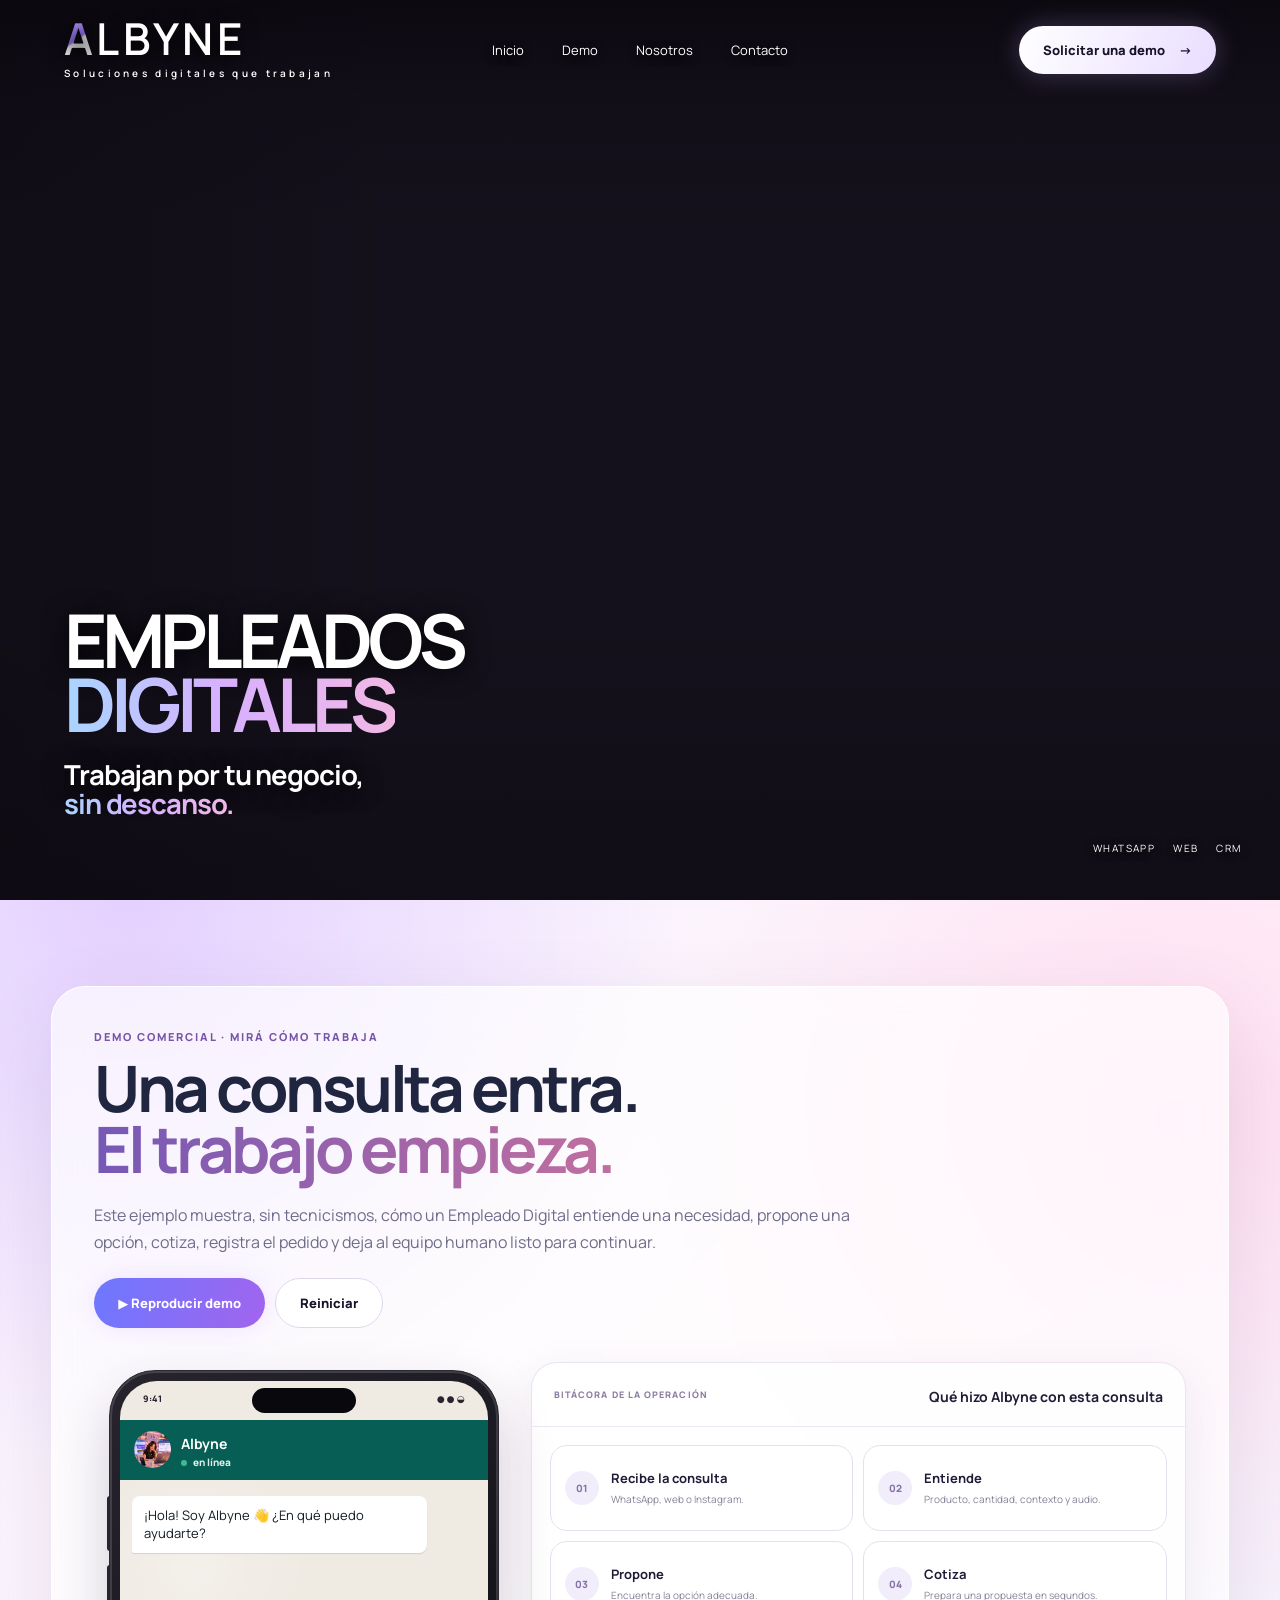
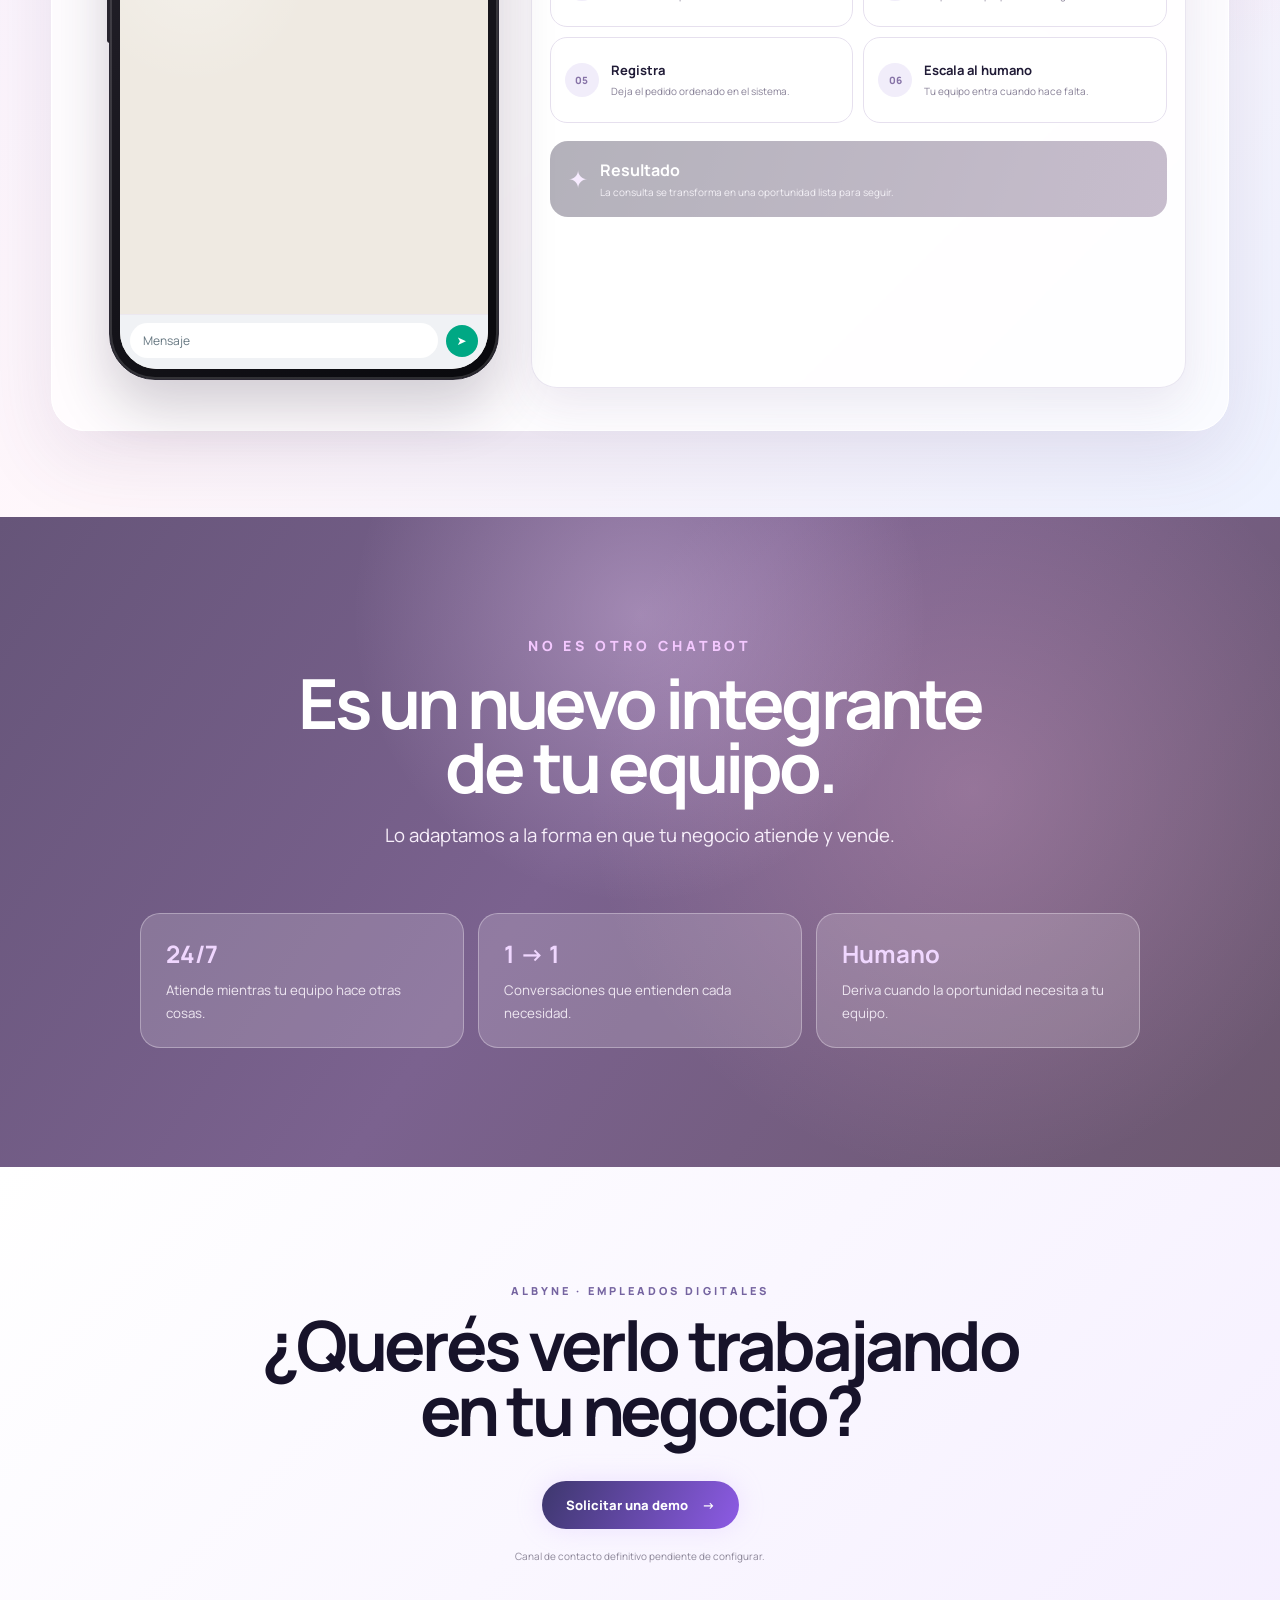
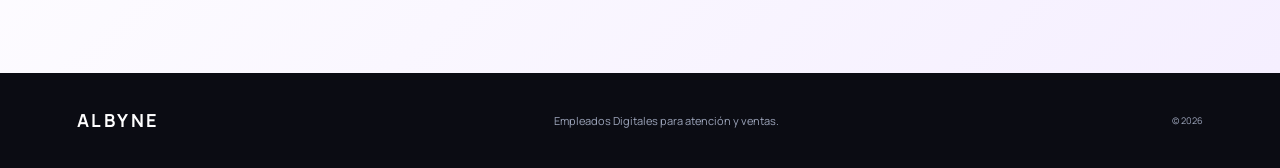
==== index.html @ e85067c6 "ux: label demo process as operation log" ====
<!doctype html>
<html lang="es"><head><meta charset="UTF-8"><meta name="viewport" content="width=device-width,initial-scale=1"><meta name="description" content="ALBYNE — Empleados Digitales para atención y ventas."><title>ALBYNE — Empleados Digitales</title><link rel="preconnect" href="https://fonts.googleapis.com"><link rel="preconnect" href="https://fonts.gstatic.com" crossorigin><link href="https://fonts.googleapis.com/css2?family=Manrope:wght@400;500;600;700;800&display=swap" rel="stylesheet"><link rel="stylesheet" href="styles.css"><script src="script.js" defer></script></head>
<body><main>
<section class="hero" id="inicio"><video class="hero-media" autoplay muted loop playsinline preload="auto"><source media="(max-width: 700px) and (orientation: portrait)" src="heropagGROKVIDEOS-IMAGE/grok-video-c19049d0-9712-4e89-aa44-8636d945af66.mp4" type="video/mp4"><source src="videodefinitivo.mp4" type="video/mp4"></video><div class="shade"></div><header class="nav"><a class="brand brand-mark" href="#inicio"><span><i>A</i>LBYNE</span><small>Soluciones digitales que trabajan</small></a><nav><a href="#inicio">Inicio</a><a href="#demo">Demo</a><a href="#nosotros">Nosotros</a><a href="#contacto">Contacto</a></nav><a class="pill top" href="#contacto">Solicitar una demo <b>→</b></a></header><div class="hero-copy"><h1>EMPLEADOS<br><span>DIGITALES</span></h1><h2>Trabajan por tu negocio,<br><span>sin descanso.</span></h2></div><div class="channels"><span>WHATSAPP</span><span>WEB</span><span>CRM</span></div></section>
<section class="demo-section" id="demo"><div class="demo-shell"><div class="demo-intro"><p class="eyebrow">DEMO COMERCIAL · MIRÁ CÓMO TRABAJA</p><h2>Una consulta entra.<br><span>El trabajo empieza.</span></h2><p>Este ejemplo muestra, sin tecnicismos, cómo un Empleado Digital entiende una necesidad, propone una opción, cotiza, registra el pedido y deja al equipo humano listo para continuar.</p><div class="demo-actions"><button class="play-demo" id="playDemo">▶ Reproducir demo</button><button class="reset-demo" id="resetDemo">Reiniciar</button></div></div>
<div class="demo-stage"><div class="phone-wrap"><div class="phone"><div class="phone-notch"></div><div class="phone-screen"><div class="phone-status"><span>9:41</span><span>● ● ◒</span></div><div class="chat-head"><div class="avatar"><img src="heropagGROKVIDEOS-IMAGE/Imagen de ChatGPT 30 sept 2026, 11_27_28 a.m..png" alt="Albyne"></div><div><b>Albyne</b><small><i></i> en línea</small></div></div><div class="chat-stream" id="chatStream"><div class="bubble assistant visible">¡Hola! Soy Albyne 👋 ¿En qué puedo ayudarte?</div><div class="bubble client" data-step="1">Hola, necesito 3 parlantes para este sábado.</div><div class="bubble assistant" data-step="2">Entendido. ¿Son para un evento, local o uso personal? También puedo interpretar un audio si preferís.</div><div class="bubble client audio" data-step="2">◉ Audio: “Son para un evento. Necesito 3 unidades y una cotización.”</div><div class="bubble assistant" data-step="3">Perfecto. Te propongo el modelo Pro X1: buena potencia, stock disponible y pensado para eventos.</div><div class="bubble assistant" data-step="4">Te preparo la cotización: 3 × Pro X1 · Total demo: USD 450.</div><div class="bubble assistant" data-step="5">Perfecto. Para dejar el pedido listo, pasame tu nombre y un teléfono de contacto.</div><div class="bubble client" data-step="5">Martín, 11 5555-1234.</div><div class="bubble assistant" data-step="5">Gracias, Martín. Ya dejé todo listo para continuar con tu pedido.</div><div class="bubble assistant" data-step="6">Listo. Si hace falta, aviso a una persona de tu equipo para continuar el seguimiento.</div></div><div class="phone-input"><span>Mensaje</span><b>➤</b></div></div></div></div>
<div class="circuit-card"><div class="circuit-head"><small>BITÁCORA DE LA OPERACIÓN</small><b>Qué hizo Albyne con esta consulta</b></div><div class="circuit-grid"><div class="circuit-step" data-step="1"><span>01</span><div><b>Recibe la consulta</b><small class="step-default">WhatsApp, web o Instagram.</small><small class="step-result">✓ Pedido: 3 parlantes para este sábado</small></div></div><div class="circuit-step" data-step="2"><span>02</span><div><b>Entiende</b><small class="step-default">Producto, cantidad, contexto y audio.</small><small class="step-result">✓ Evento · 3 unidades · necesita cotización</small></div></div><div class="circuit-step" data-step="3"><span>03</span><div><b>Propone</b><small class="step-default">Encuentra la opción adecuada.</small><small class="step-result">✓ Pro X1 · stock disponible · uso en eventos</small></div></div><div class="circuit-step" data-step="4"><span>04</span><div><b>Cotiza</b><small class="step-default">Prepara una propuesta en segundos.</small><small class="step-result">✓ 3 × Pro X1 · Total demo: USD 450</small></div></div><div class="circuit-step" data-step="5"><span>05</span><div><b>Registra</b><small class="step-default">Deja el pedido ordenado en el sistema.</small><small class="step-result">✓ Martín · teléfono + pedido registrados</small></div></div><div class="circuit-step" data-step="6"><span>06</span><div><b>Escala al humano</b><small class="step-default">Tu equipo entra cuando hace falta.</small><small class="step-result">✓ Seguimiento listo para el equipo humano</small></div></div></div><div class="demo-result" id="demoResult"><span>✦</span><div><b>Resultado</b><small>La consulta se transforma en una oportunidad lista para seguir.</small></div></div></div></div></div></section>
<section class="statement" id="nosotros"><div class="statement-inner"><p class="eyebrow">NO ES OTRO CHATBOT</p><h2>Es un nuevo integrante<br>de tu equipo.</h2><span class="statement-sub">Lo adaptamos a la forma en que tu negocio atiende y vende.</span><div class="proof"><div><b>24/7</b><small>Atiende mientras tu equipo hace otras cosas.</small></div><div><b>1 → 1</b><small>Conversaciones que entienden cada necesidad.</small></div><div><b>Humano</b><small>Deriva cuando la oportunidad necesita a tu equipo.</small></div></div></div></section>
<section class="contact" id="contacto"><p>ALBYNE · EMPLEADOS DIGITALES</p><h2>¿Querés verlo trabajando<br>en tu negocio?</h2><a class="pill" href="#inicio">Solicitar una demo <b>→</b></a><small class="contact-pending">Canal de contacto definitivo pendiente de configurar.</small></section></main><footer><b>ALBYNE</b><span>Empleados Digitales para atención y ventas.</span><small>© 2026</small></footer></body></html>
---- styles.css ----
:root{--ink:#17132a}*{box-sizing:border-box}html{scroll-behavior:smooth}body{margin:0;font-family:Manrope,system-ui,sans-serif;color:#fff;background:#0b0c13}button,a{font:inherit}.hero{height:100svh;min-height:720px;position:relative;overflow:hidden;background:#15111c}.hero-media{position:absolute;inset:0;width:100%;height:100%;object-fit:cover;object-position:center;filter:saturate(1.04) contrast(1.02)}.shade{position:absolute;inset:0;background:linear-gradient(180deg,rgba(9,6,13,.38),transparent 25%,transparent 70%,rgba(9,6,13,.34)),linear-gradient(90deg,rgba(8,6,12,.34),transparent 31%)}.nav{position:absolute;z-index:5;inset:0 0 auto;height:100px;padding:0 5%;display:grid;grid-template-columns:1fr auto 1fr;align-items:center;background:linear-gradient(180deg,rgba(7,5,10,.48),transparent)}.brand{color:#fff;text-decoration:none}.brand-mark{font-size:44px;font-weight:600;letter-spacing:.075em}.brand-mark span{display:block;line-height:.85;text-shadow:0 3px 18px #000}.brand-mark i{font-style:normal;background:linear-gradient(145deg,#d7c6ff,#9b78ff 48%,#fff 52%);-webkit-background-clip:text;color:transparent}.brand-mark small{display:block;margin-top:9px;font-size:10px}.nav nav{display:flex;gap:38px}.nav nav a{color:#fff;text-decoration:none;font-size:13px;text-shadow:0 2px 10px #000}.pill,.play-demo,.reset-demo{display:inline-flex;align-items:center;justify-content:center;gap:14px;padding:15px 24px;border:0;border-radius:40px;background:linear-gradient(115deg,#fff,#e9ddff);color:#17132a;text-decoration:none;font-size:13px;font-weight:800;box-shadow:0 0 26px rgba(206,171,255,.26);cursor:pointer}.pill.top{justify-self:end}.hero-copy{position:absolute;z-index:4;left:5%;bottom:9%;max-width:600px;text-shadow:0 3px 24px #000}.hero-copy h1{font-size:clamp(58px,5.8vw,90px);line-height:.86;letter-spacing:-.065em;margin:0}.hero-copy h1 span,.hero-copy h2 span{background:linear-gradient(90deg,#a9d5ff,#d7b0ff 48%,#f2b8e5);-webkit-background-clip:text;color:transparent;text-shadow:none}.hero-copy h2{font-size:clamp(24px,2.15vw,35px);line-height:1.08;letter-spacing:-.04em;margin:24px 0 0}.channels{position:absolute;z-index:4;right:3%;bottom:5%;display:flex;gap:18px;font-size:10px;letter-spacing:.14em;text-shadow:0 2px 8px #000}
.demo-section{padding:86px 4%;color:#201b36;background:radial-gradient(circle at 10% 0%,#e2cdffe6,transparent 34%),radial-gradient(circle at 92% 18%,#ffd6eebf,transparent 35%),linear-gradient(135deg,#f7f2ff,#fff7fb 52%,#eef2ff)}.demo-shell{width:min(1420px,100%);margin:auto;padding:42px;border:1px solid #fff;border-radius:34px;background:#ffffffa8;box-shadow:0 26px 80px #543d771f;backdrop-filter:blur(18px)}.demo-intro{max-width:900px;margin-bottom:34px}.eyebrow{margin:0 0 14px;font-size:11px;font-weight:800;letter-spacing:.18em}.demo-intro .eyebrow{color:#7655a6}.demo-intro h2{font-size:clamp(42px,5vw,72px);line-height:.95;letter-spacing:-.055em;margin:0;color:#20263f}.demo-intro h2 span{background:linear-gradient(90deg,#7658b6,#c06f9f);-webkit-background-clip:text;color:transparent}.demo-intro>p:not(.eyebrow){max-width:790px;margin:22px 0;color:#6d6d89;font-size:16px;line-height:1.7}.demo-actions{display:flex;gap:10px}.play-demo{background:linear-gradient(110deg,#6c78ff,#a264ee);color:#fff}.play-demo:disabled{opacity:.7}.reset-demo{background:#fff;border:1px solid #ddd8eb;box-shadow:none}.demo-stage{display:grid;grid-template-columns:minmax(300px,.78fr) minmax(440px,1.22fr);gap:18px}.chat-card,.circuit-card{border:1px solid #795ea029;border-radius:26px;background:#ffffffc2;box-shadow:0 16px 45px #523f741a;overflow:hidden}.chat-head,.circuit-head{display:flex;align-items:center;justify-content:space-between;padding:20px 22px;border-bottom:1px solid #ece8f3}.chat-head small,.circuit-head small{display:block;color:#8a7d9f;font-size:9px;font-weight:800;letter-spacing:.12em}.chat-head b,.circuit-head b{display:block;margin-top:4px;font-size:14px}.chat-head>span{font-size:10px;color:#7e7890}.chat-head>span i{display:inline-block;width:7px;height:7px;border-radius:50%;background:#42b895;margin-right:5px}.chat-stream{height:470px;padding:18px;overflow:auto}.bubble{max-width:86%;margin:0 0 11px;padding:12px 14px;border:1px solid #e2ddeb;border-radius:16px;background:#fff;font-size:12px;line-height:1.5;opacity:0;transform:translateY(8px);transition:.38s ease}.bubble.visible{opacity:1;transform:none}.bubble.client{margin-left:auto;background:#eeeaff;border-color:#e2dcff}.bubble.audio,.bubble.system{max-width:94%;border-style:dashed;background:#f1fbf7;border-color:#bce3d4;color:#4e7466}.circuit-card{padding-bottom:20px}.circuit-grid{display:grid;grid-template-columns:1fr 1fr;gap:10px;padding:18px}.circuit-step{display:flex;gap:12px;align-items:center;min-height:86px;padding:14px;border:1px solid #e6e0ee;border-radius:17px;background:#ffffffcc;transition:.35s ease}.circuit-step>span{width:34px;height:34px;flex:0 0 34px;display:grid;place-items:center;border-radius:50%;background:#f1edfa;color:#8773a7;font-size:10px;font-weight:800}.circuit-step b{display:block;font-size:13px}.circuit-step small{display:block;margin-top:5px;color:#888197;font-size:10px;line-height:1.4}.circuit-step.active{border-color:#aa85ff;background:linear-gradient(135deg,#f7f1ff,#fff3fa);box-shadow:0 0 0 3px #a982ff1a,0 12px 25px #825ab01a;transform:translateY(-2px)}.circuit-step.active>span{background:linear-gradient(135deg,#8b73ff,#bd77dc);color:#fff}.circuit-step.done{border-color:#cfe5db}.circuit-step.done>span{background:#e5f5ee;color:#3b9475}.demo-result{margin:0 18px;padding:18px;display:flex;gap:12px;align-items:center;border-radius:18px;background:linear-gradient(110deg,#28223c,#5e416f);color:#fff;opacity:.35;transition:.45s}.demo-result.visible{opacity:1;box-shadow:0 15px 35px #51366638}.demo-result>span{font-size:24px;color:#e7c6ff}.demo-result b,.demo-result small{display:block}.demo-result small{margin-top:4px;color:#ddd5e5;font-size:10px}
.statement{position:relative;min-height:650px;display:grid;place-items:center;text-align:center;padding:90px 5%;overflow:hidden;background:radial-gradient(circle at 50% 15%,#f4d7ff57,transparent 34%),radial-gradient(circle at 76% 42%,#ffbee33d,transparent 37%),linear-gradient(125deg,#665579,#7b628f 46%,#6c586f)}.statement-inner{position:relative;width:min(1000px,90vw)}.statement .eyebrow,.contact>p{font-size:14px;letter-spacing:.28em;font-weight:800;color:#f4c8ff}.statement h2,.contact h2{font-size:clamp(52px,5.4vw,82px);line-height:.94;letter-spacing:-.055em;margin:16px auto 22px;max-width:920px}.statement-sub{display:block;font-size:clamp(18px,1.45vw,23px);color:#f7eefa;max-width:760px;margin:auto}.proof{margin:65px auto 0;display:grid;grid-template-columns:repeat(3,1fr);gap:14px}.proof div{text-align:left;padding:23px 25px;border:1px solid #fff7fd52;border-radius:20px;background:#fff5fc2b}.proof b{display:block;font-size:24px;color:#f0d7ff;margin-bottom:8px}.proof small{color:#eee6f1;line-height:1.5}.contact{text-align:center;color:var(--ink);padding:105px 20px 110px;background:linear-gradient(135deg,#fff,#f5efff)}.contact>p{color:#7564a0;font-size:11px}.contact h2{margin:15px auto 38px}.contact .pill{background:linear-gradient(115deg,#3d376d,#8d5be5);color:#fff}.contact-pending{display:block;margin-top:20px;color:#8d8799;font-size:10px}footer{min-height:95px;padding:25px 6%;display:flex;align-items:center;justify-content:space-between;color:#9da5bb;font-size:11px}footer b{font-size:18px;letter-spacing:.15em;color:#fff}
@media(max-width:1000px){.nav nav{display:none}.nav{grid-template-columns:1fr auto}.demo-stage{grid-template-columns:1fr}.chat-stream{height:400px}}@media(max-width:700px){.hero{min-height:690px}.shade{background:linear-gradient(180deg,#07050a8c,transparent 25%,transparent 60%,#07050a94)}.nav{height:75px;padding:0 18px}.brand-mark{font-size:31px}.brand-mark small{font-size:7px;margin-top:6px}.pill.top{font-size:10px;padding:10px 13px}.hero-copy{left:20px;right:20px;bottom:6%;max-width:340px}.hero-copy h1{font-size:clamp(46px,13vw,58px)}.hero-copy h2{font-size:21px;margin-top:18px;max-width:290px}.channels{display:none}.demo-section{padding:42px 14px}.demo-shell{padding:22px 14px;border-radius:26px}.demo-intro h2{font-size:42px}.demo-intro>p:not(.eyebrow){font-size:14px}.demo-actions{display:grid;grid-template-columns:1fr auto}.play-demo,.reset-demo{padding:13px 16px;font-size:12px}.demo-stage{display:flex;flex-direction:column}.chat-card,.circuit-card{border-radius:20px}.chat-stream{height:380px;padding:14px}.bubble{font-size:11px;max-width:90%}.circuit-grid{grid-template-columns:1fr;padding:14px}.circuit-step{min-height:72px}.demo-result{margin:0 14px}.statement{min-height:auto;padding:75px 22px}.statement .eyebrow{font-size:11px}.statement h2{font-size:clamp(43px,12vw,58px)}.statement-sub{font-size:17px;line-height:1.5}.proof{grid-template-columns:1fr;margin-top:38px}.contact{padding:75px 20px 80px}.contact h2{font-size:38px}footer{flex-direction:column;gap:10px;text-align:center}}@media(prefers-reduced-motion:reduce){html{scroll-behavior:auto}.bubble,.circuit-step,.demo-result{transition:none}}
/* Demo conversation: literal mobile phone */
.phone-wrap{display:grid;place-items:center;min-width:0;padding:8px 12px}
.phone{position:relative;width:min(390px,100%);height:610px;padding:10px;border:1px solid #2c2935;border-radius:46px;background:linear-gradient(145deg,#27242e,#09090d);box-shadow:0 28px 55px #30234238,0 0 0 2px #ffffff24 inset}
.phone:before,.phone:after{content:"";position:absolute;left:-3px;width:3px;border-radius:3px 0 0 3px;background:#27242e}.phone:before{top:125px;height:55px}.phone:after{top:194px;height:78px}
.phone-notch{position:absolute;z-index:5;top:17px;left:50%;transform:translateX(-50%);width:104px;height:25px;border-radius:18px;background:#09090d}
.phone-screen{height:100%;display:flex;flex-direction:column;overflow:hidden;border-radius:37px;background:linear-gradient(180deg,#fbfaff,#f7f4fa)}
.phone-status{height:39px;flex:0 0 39px;padding:11px 23px 0;display:flex;justify-content:space-between;color:#282431;font-size:9px;font-weight:800}
.phone .chat-head{height:60px;flex:0 0 60px;justify-content:flex-start;gap:10px;padding:8px 14px;background:#fff;border-bottom:1px solid #ebe7ef}
.phone .chat-head .avatar{width:37px;height:37px;display:grid;place-items:center;border-radius:50%;background:linear-gradient(145deg,#8874ff,#d17ec1);color:#fff;font-size:14px;font-weight:800}
.phone .chat-head b{font-size:12px;color:#262137}
.phone .chat-head small{display:block;margin-top:2px;color:#777183;font-size:8px;letter-spacing:0}
.phone .chat-head small i{display:inline-block;width:6px;height:6px;border-radius:50%;background:#42b895;margin-right:4px}
.phone .chat-stream{flex:1;height:auto;padding:14px 11px;background:linear-gradient(#f8f5faeb,#f8f5faeb),radial-gradient(circle at 20% 20%,#eadfff,transparent 30%);scrollbar-width:none}
.phone .chat-stream::-webkit-scrollbar{display:none}
.phone .bubble{max-width:82%;padding:9px 11px;margin-bottom:8px;border:0;border-radius:15px 15px 15px 5px;background:#fff;color:#373141;font-size:10px;line-height:1.45;box-shadow:0 2px 8px #40344b12}
.phone .bubble.client{margin-left:auto;border-radius:15px 15px 5px 15px;background:#dcd4ff}
.phone .bubble.audio{margin-left:auto;border:0;border-radius:15px 15px 5px 15px;background:#dff3eb;color:#496d60}
.phone .bubble.system{max-width:90%;margin-left:auto;margin-right:auto;border-radius:12px;background:#eee9f4;color:#716879;text-align:center;font-size:9px;box-shadow:none}
.phone-input{height:55px;flex:0 0 55px;padding:8px 10px 10px;display:flex;align-items:center;gap:8px;background:#fff;border-top:1px solid #ece8ef}
.phone-input span{flex:1;padding:9px 13px;border:1px solid #e4dfe9;border-radius:20px;color:#aaa3b0;font-size:9px}
.phone-input b{width:32px;height:32px;display:grid;place-items:center;border-radius:50%;background:linear-gradient(135deg,#806cff,#b26dcc);color:#fff;font-size:12px}
@media(max-width:700px){.phone-wrap{padding:4px 0 12px}.phone{width:min(350px,94vw);height:570px;border-radius:42px}.phone-screen{border-radius:34px}}

/* WhatsApp-faithful customer chat: readable and only customer-visible messages */
.phone-screen{background:#efeae2}
.phone .chat-head{background:#075e54;border-bottom:0}
.phone .chat-head b{color:#fff;font-size:14px}
.phone .chat-head small{color:#d8eee9;font-size:10px}
.phone .chat-head .avatar{background:#dfe5e7;color:#54656f}
.phone .chat-stream{background-color:#efeae2;background-image:radial-gradient(circle at 20% 20%,rgba(255,255,255,.28),transparent 26%);padding:16px 12px}
.phone .bubble{max-width:86%;padding:10px 12px;margin-bottom:9px;border-radius:8px 8px 8px 2px;background:#fff;color:#111b21;font-size:13px;line-height:1.42;box-shadow:0 1px 1px #0b141a1f}
.phone .bubble.client{background:#d9fdd3;border-radius:8px 8px 2px 8px}
.phone .bubble.audio{background:#d9fdd3;color:#111b21;border-radius:8px 8px 2px 8px}
.phone-input{background:#f0f2f5}
.phone-input span{background:#fff;border:0;color:#667781;font-size:12px}
.phone-input b{background:#00a884}
@media(max-width:700px){.phone .bubble{font-size:13px;line-height:1.45}.phone .chat-head b{font-size:14px}}

.phone .chat-head .avatar{overflow:hidden;padding:0;background:#e7ecec}
.phone .chat-head .avatar img{width:100%;height:100%;display:block;object-fit:cover;object-position:center}

.circuit-step .step-result{display:none;margin-top:6px;color:#397b65;font-weight:700;line-height:1.4}
.circuit-step.recorded .step-default,.circuit-step.done .step-default{display:none}
.circuit-step.recorded .step-result,.circuit-step.done .step-result{display:block}
.circuit-step.recorded,.circuit-step.done{background:linear-gradient(135deg,#f3fbf7,#f7f3ff);border-color:#b9ddcf}
.circuit-step.recorded>span,.circuit-step.done>span{background:#dff3e9;color:#28775b}
@media(max-width:700px){.circuit-step .step-result{font-size:11px}.circuit-step.recorded,.circuit-step.done{min-height:82px}}
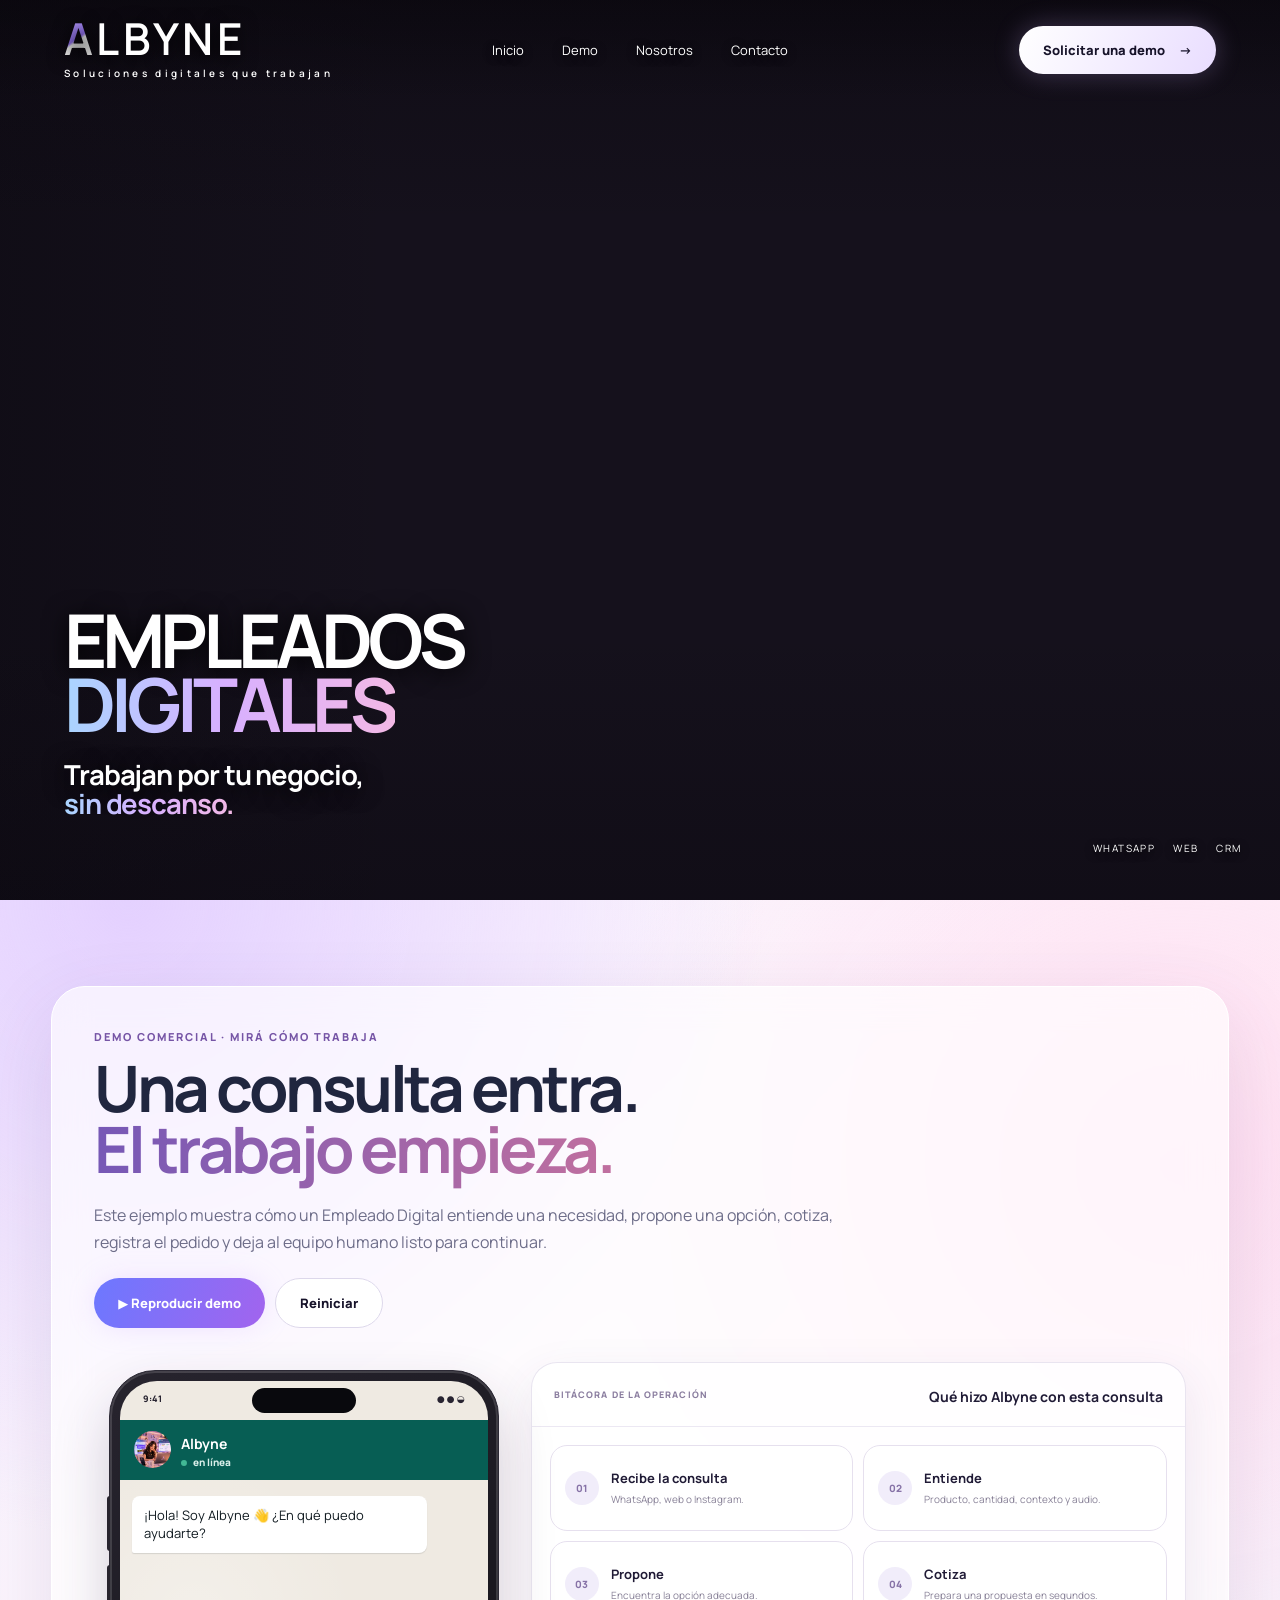
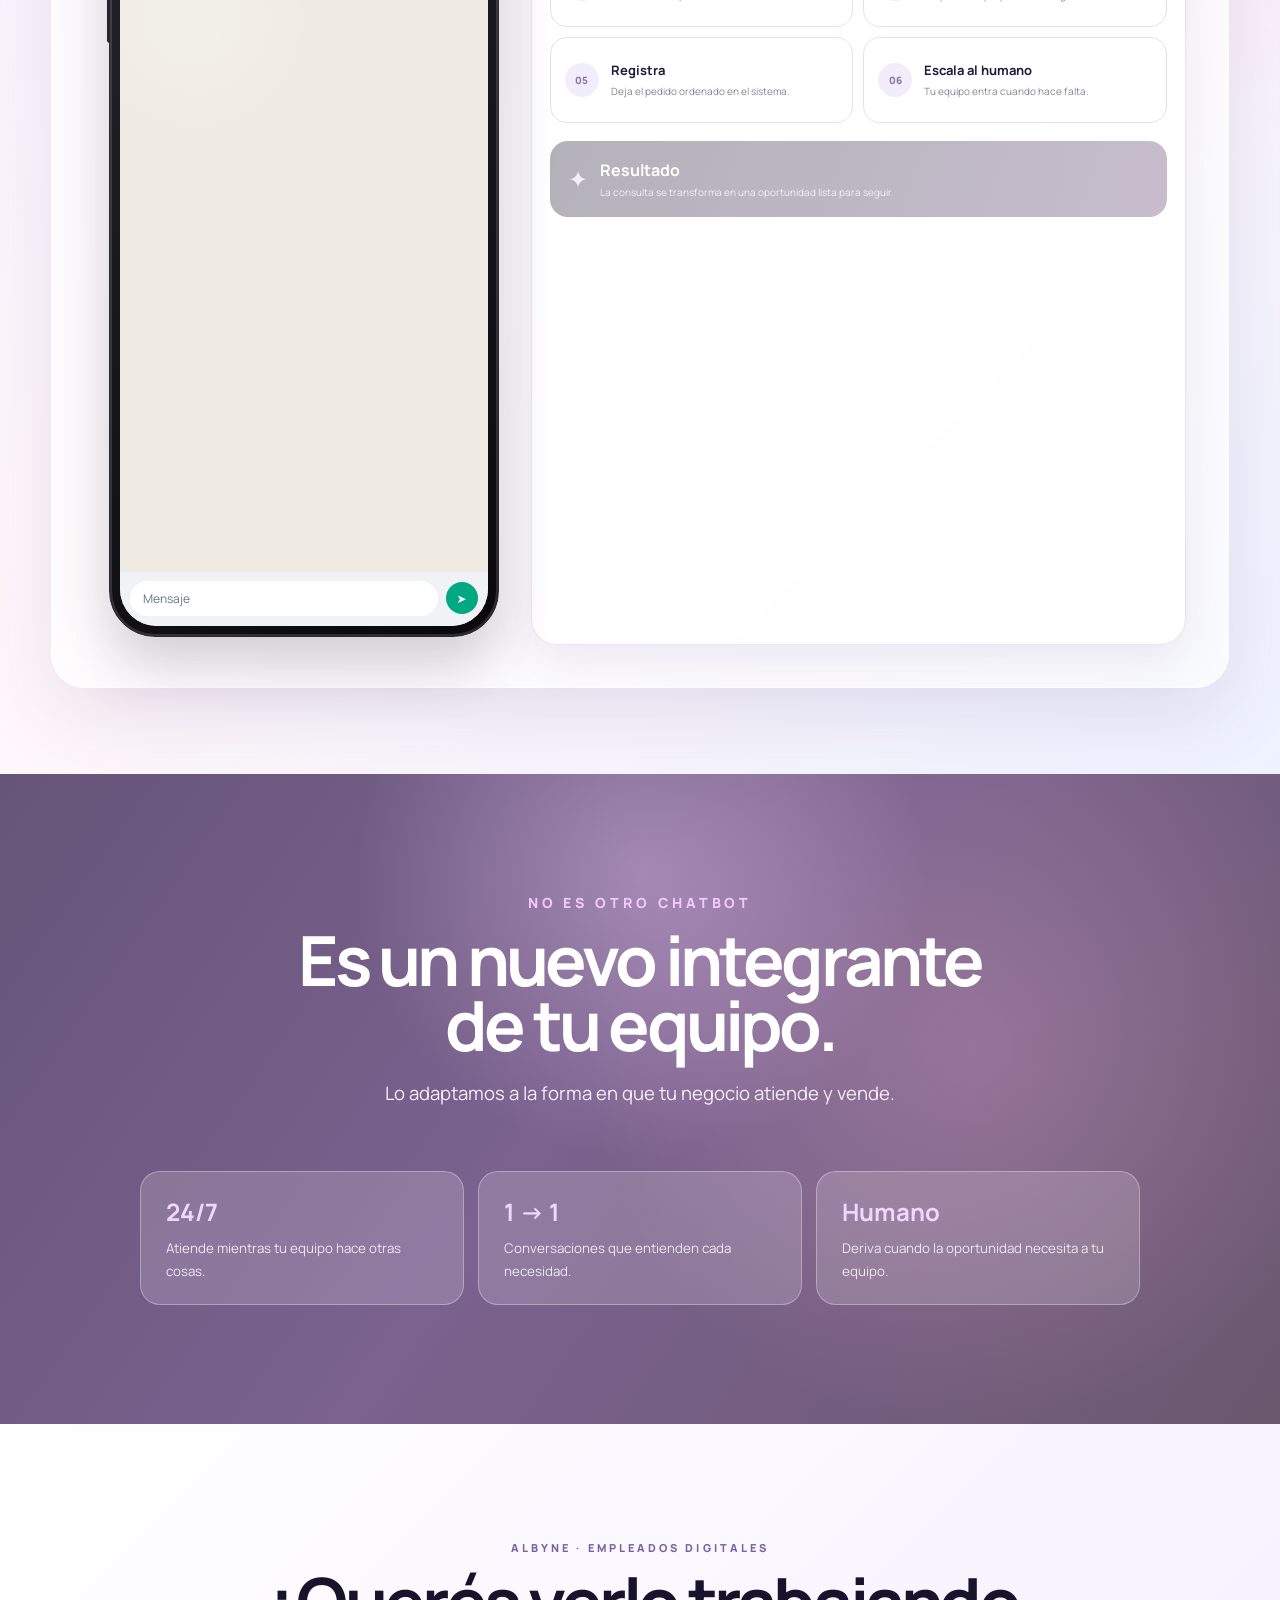
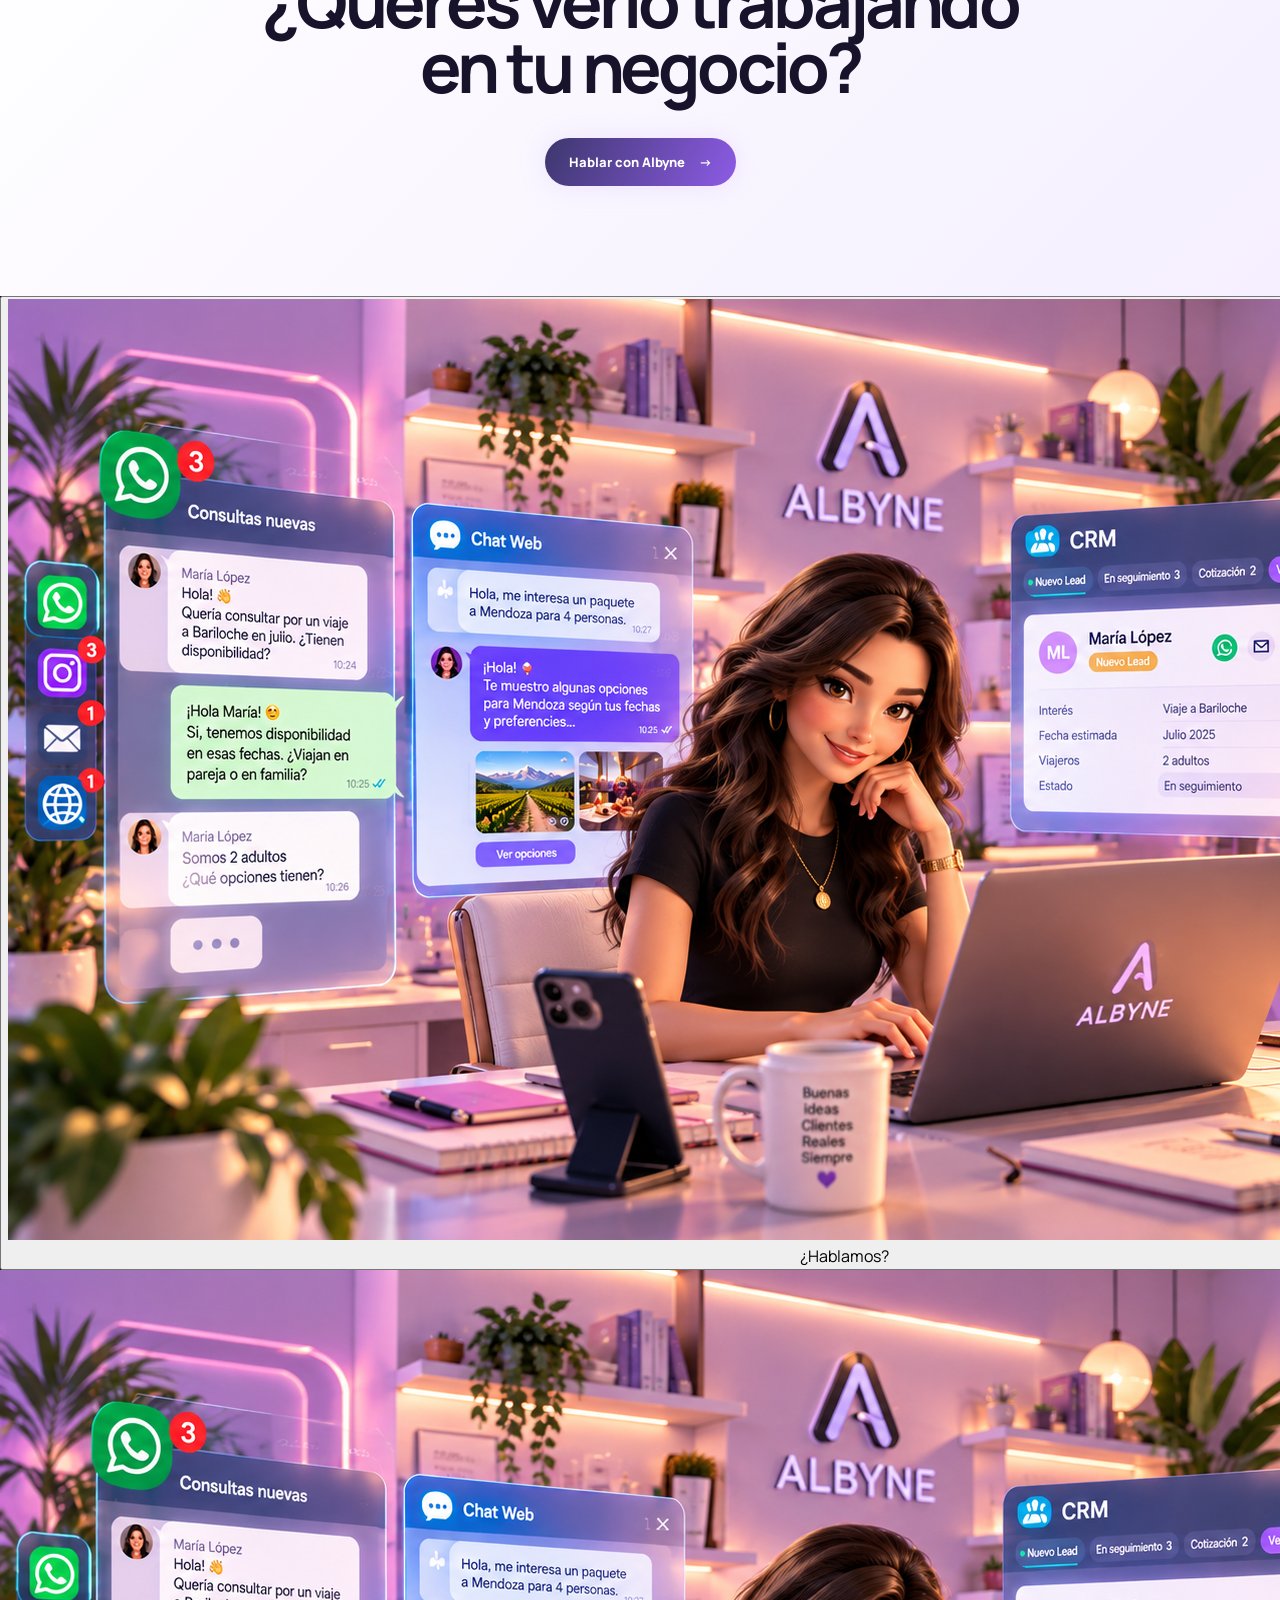
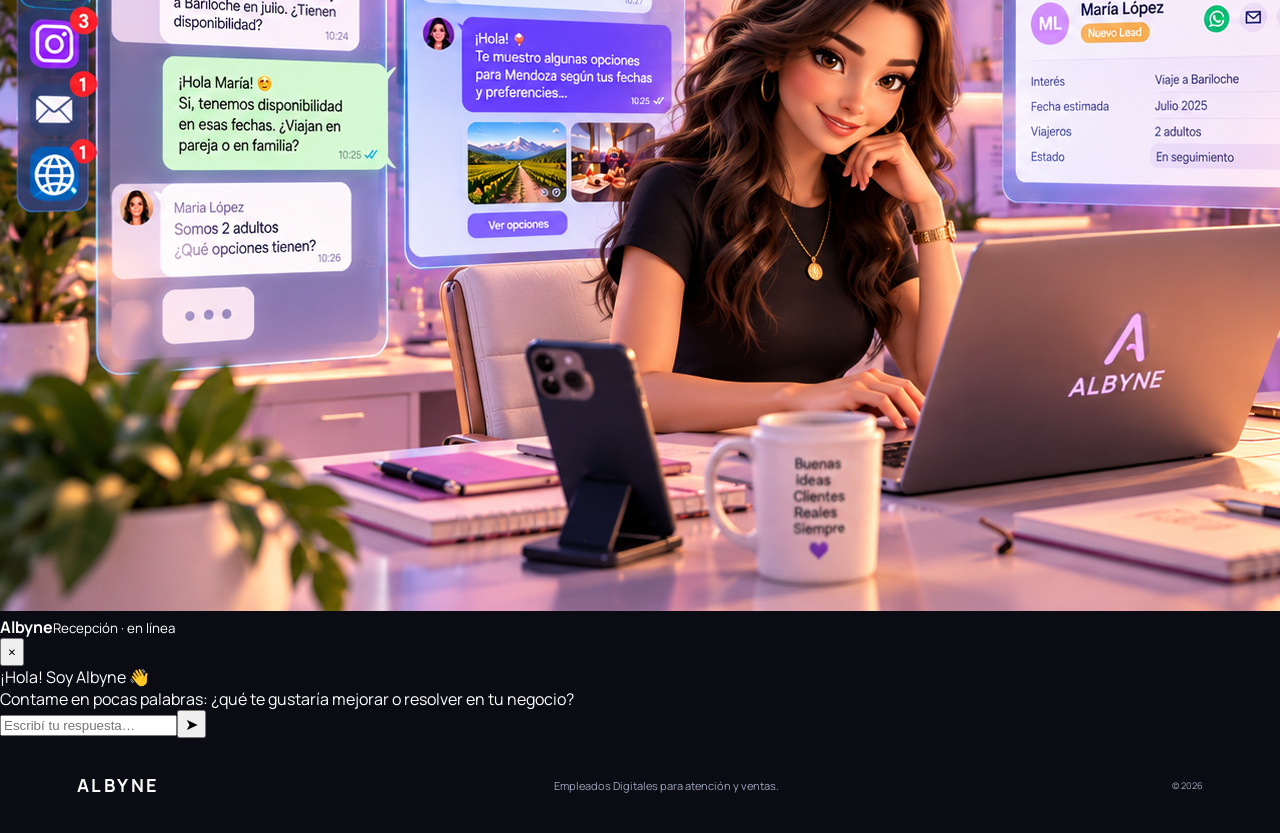
==== commit 3dfc4379: "feat: add Albyne receptionist entry point and clean landing copy" ====
--- a/index.html
+++ b/index.html
@@ -2,8 +2,8 @@
 <html lang="es"><head><meta charset="UTF-8"><meta name="viewport" content="width=device-width,initial-scale=1"><meta name="description" content="ALBYNE — Empleados Digitales para atención y ventas."><title>ALBYNE — Empleados Digitales</title><link rel="preconnect" href="https://fonts.googleapis.com"><link rel="preconnect" href="https://fonts.gstatic.com" crossorigin><link href="https://fonts.googleapis.com/css2?family=Manrope:wght@400;500;600;700;800&display=swap" rel="stylesheet"><link rel="stylesheet" href="styles.css"><script src="script.js" defer></script></head>
 <body><main>
 <section class="hero" id="inicio"><video class="hero-media" autoplay muted loop playsinline preload="auto"><source media="(max-width: 700px) and (orientation: portrait)" src="heropagGROKVIDEOS-IMAGE/grok-video-c19049d0-9712-4e89-aa44-8636d945af66.mp4" type="video/mp4"><source src="videodefinitivo.mp4" type="video/mp4"></video><div class="shade"></div><header class="nav"><a class="brand brand-mark" href="#inicio"><span><i>A</i>LBYNE</span><small>Soluciones digitales que trabajan</small></a><nav><a href="#inicio">Inicio</a><a href="#demo">Demo</a><a href="#nosotros">Nosotros</a><a href="#contacto">Contacto</a></nav><a class="pill top" href="#contacto">Solicitar una demo <b>→</b></a></header><div class="hero-copy"><h1>EMPLEADOS<br><span>DIGITALES</span></h1><h2>Trabajan por tu negocio,<br><span>sin descanso.</span></h2></div><div class="channels"><span>WHATSAPP</span><span>WEB</span><span>CRM</span></div></section>
-<section class="demo-section" id="demo"><div class="demo-shell"><div class="demo-intro"><p class="eyebrow">DEMO COMERCIAL · MIRÁ CÓMO TRABAJA</p><h2>Una consulta entra.<br><span>El trabajo empieza.</span></h2><p>Este ejemplo muestra, sin tecnicismos, cómo un Empleado Digital entiende una necesidad, propone una opción, cotiza, registra el pedido y deja al equipo humano listo para continuar.</p><div class="demo-actions"><button class="play-demo" id="playDemo">▶ Reproducir demo</button><button class="reset-demo" id="resetDemo">Reiniciar</button></div></div>
+<section class="demo-section" id="demo"><div class="demo-shell"><div class="demo-intro"><p class="eyebrow">DEMO COMERCIAL · MIRÁ CÓMO TRABAJA</p><h2>Una consulta entra.<br><span>El trabajo empieza.</span></h2><p>Este ejemplo muestra cómo un Empleado Digital entiende una necesidad, propone una opción, cotiza, registra el pedido y deja al equipo humano listo para continuar.</p><div class="demo-actions"><button class="play-demo" id="playDemo">▶ Reproducir demo</button><button class="reset-demo" id="resetDemo">Reiniciar</button></div></div>
 <div class="demo-stage"><div class="phone-wrap"><div class="phone"><div class="phone-notch"></div><div class="phone-screen"><div class="phone-status"><span>9:41</span><span>● ● ◒</span></div><div class="chat-head"><div class="avatar"><img src="heropagGROKVIDEOS-IMAGE/Imagen de ChatGPT 30 sept 2026, 11_27_28 a.m..png" alt="Albyne"></div><div><b>Albyne</b><small><i></i> en línea</small></div></div><div class="chat-stream" id="chatStream"><div class="bubble assistant visible">¡Hola! Soy Albyne 👋 ¿En qué puedo ayudarte?</div><div class="bubble client" data-step="1">Hola, necesito 3 parlantes para este sábado.</div><div class="bubble assistant" data-step="2">Entendido. ¿Son para un evento, local o uso personal? También puedo interpretar un audio si preferís.</div><div class="bubble client audio" data-step="2">◉ Audio: “Son para un evento. Necesito 3 unidades y una cotización.”</div><div class="bubble assistant" data-step="3">Perfecto. Te propongo el modelo Pro X1: buena potencia, stock disponible y pensado para eventos.</div><div class="bubble assistant" data-step="4">Te preparo la cotización: 3 × Pro X1 · Total demo: USD 450.</div><div class="bubble assistant" data-step="5">Perfecto. Para dejar el pedido listo, pasame tu nombre y un teléfono de contacto.</div><div class="bubble client" data-step="5">Martín, 11 5555-1234.</div><div class="bubble assistant" data-step="5">Gracias, Martín. Ya dejé todo listo para continuar con tu pedido.</div><div class="bubble assistant" data-step="6">Listo. Si hace falta, aviso a una persona de tu equipo para continuar el seguimiento.</div></div><div class="phone-input"><span>Mensaje</span><b>➤</b></div></div></div></div>
 <div class="circuit-card"><div class="circuit-head"><small>BITÁCORA DE LA OPERACIÓN</small><b>Qué hizo Albyne con esta consulta</b></div><div class="circuit-grid"><div class="circuit-step" data-step="1"><span>01</span><div><b>Recibe la consulta</b><small class="step-default">WhatsApp, web o Instagram.</small><small class="step-result">✓ Pedido: 3 parlantes para este sábado</small></div></div><div class="circuit-step" data-step="2"><span>02</span><div><b>Entiende</b><small class="step-default">Producto, cantidad, contexto y audio.</small><small class="step-result">✓ Evento · 3 unidades · necesita cotización</small></div></div><div class="circuit-step" data-step="3"><span>03</span><div><b>Propone</b><small class="step-default">Encuentra la opción adecuada.</small><small class="step-result">✓ Pro X1 · stock disponible · uso en eventos</small></div></div><div class="circuit-step" data-step="4"><span>04</span><div><b>Cotiza</b><small class="step-default">Prepara una propuesta en segundos.</small><small class="step-result">✓ 3 × Pro X1 · Total demo: USD 450</small></div></div><div class="circuit-step" data-step="5"><span>05</span><div><b>Registra</b><small class="step-default">Deja el pedido ordenado en el sistema.</small><small class="step-result">✓ Martín · teléfono + pedido registrados</small></div></div><div class="circuit-step" data-step="6"><span>06</span><div><b>Escala al humano</b><small class="step-default">Tu equipo entra cuando hace falta.</small><small class="step-result">✓ Seguimiento listo para el equipo humano</small></div></div></div><div class="demo-result" id="demoResult"><span>✦</span><div><b>Resultado</b><small>La consulta se transforma en una oportunidad lista para seguir.</small></div></div></div></div></div></section>
 <section class="statement" id="nosotros"><div class="statement-inner"><p class="eyebrow">NO ES OTRO CHATBOT</p><h2>Es un nuevo integrante<br>de tu equipo.</h2><span class="statement-sub">Lo adaptamos a la forma en que tu negocio atiende y vende.</span><div class="proof"><div><b>24/7</b><small>Atiende mientras tu equipo hace otras cosas.</small></div><div><b>1 → 1</b><small>Conversaciones que entienden cada necesidad.</small></div><div><b>Humano</b><small>Deriva cuando la oportunidad necesita a tu equipo.</small></div></div></div></section>
-<section class="contact" id="contacto"><p>ALBYNE · EMPLEADOS DIGITALES</p><h2>¿Querés verlo trabajando<br>en tu negocio?</h2><a class="pill" href="#inicio">Solicitar una demo <b>→</b></a><small class="contact-pending">Canal de contacto definitivo pendiente de configurar.</small></section></main><footer><b>ALBYNE</b><span>Empleados Digitales para atención y ventas.</span><small>© 2026</small></footer></body></html>+<section class="contact" id="contacto"><p>ALBYNE · EMPLEADOS DIGITALES</p><h2>¿Querés verlo trabajando<br>en tu negocio?</h2><button class="pill contact-open" id="openAlbyne" type="button">Hablar con Albyne <b>→</b></button></section><button class="albyne-launcher" id="albyneLauncher" type="button" aria-label="Hablar con Albyne"><img src="heropagGROKVIDEOS-IMAGE/Imagen de ChatGPT 30 sept 2026, 11_27_28 a.m..png" alt=""><span>¿Hablamos?</span></button><aside class="albyne-assistant" id="albyneAssistant" aria-hidden="true"><div class="albyne-assistant-head"><img src="heropagGROKVIDEOS-IMAGE/Imagen de ChatGPT 30 sept 2026, 11_27_28 a.m..png" alt="Albyne"><div><b>Albyne</b><small>Recepción · en línea</small></div><button id="closeAlbyne" aria-label="Cerrar">×</button></div><div class="albyne-assistant-chat" id="albyneLiveChat"><div class="live-msg bot">¡Hola! Soy Albyne 👋<br>Contame en pocas palabras: ¿qué te gustaría mejorar o resolver en tu negocio?</div></div><form class="albyne-assistant-form" id="albyneForm"><input id="albyneInput" autocomplete="off" placeholder="Escribí tu respuesta…" aria-label="Tu respuesta"><button type="submit">➤</button></form></aside></main><footer><b>ALBYNE</b><span>Empleados Digitales para atención y ventas.</span><small>© 2026</small></footer></body></html>
--- a/styles.css
+++ b/styles.css
@@ -49,3 +49,14 @@
 .circuit-step.recorded,.circuit-step.done{background:linear-gradient(135deg,#f3fbf7,#f7f3ff);border-color:#b9ddcf}
 .circuit-step.recorded>span,.circuit-step.done>span{background:#dff3e9;color:#28775b}
 @media(max-width:700px){.circuit-step .step-result{font-size:11px}.circuit-step.recorded,.circuit-step.done{min-height:82px}}
+
+/* Full conversation phone: no hidden opening messages */
+.phone{height:auto;min-height:760px}
+.phone-screen{height:auto;min-height:738px}
+.phone .chat-stream{height:auto;min-height:584px;overflow:visible;flex:none}
+.phone-input{margin-top:auto}
+@media(max-width:700px){
+ .phone{height:auto;min-height:780px;width:min(370px,96vw)}
+ .phone-screen{height:auto;min-height:758px}
+ .phone .chat-stream{height:auto;min-height:604px;overflow:visible}
+}
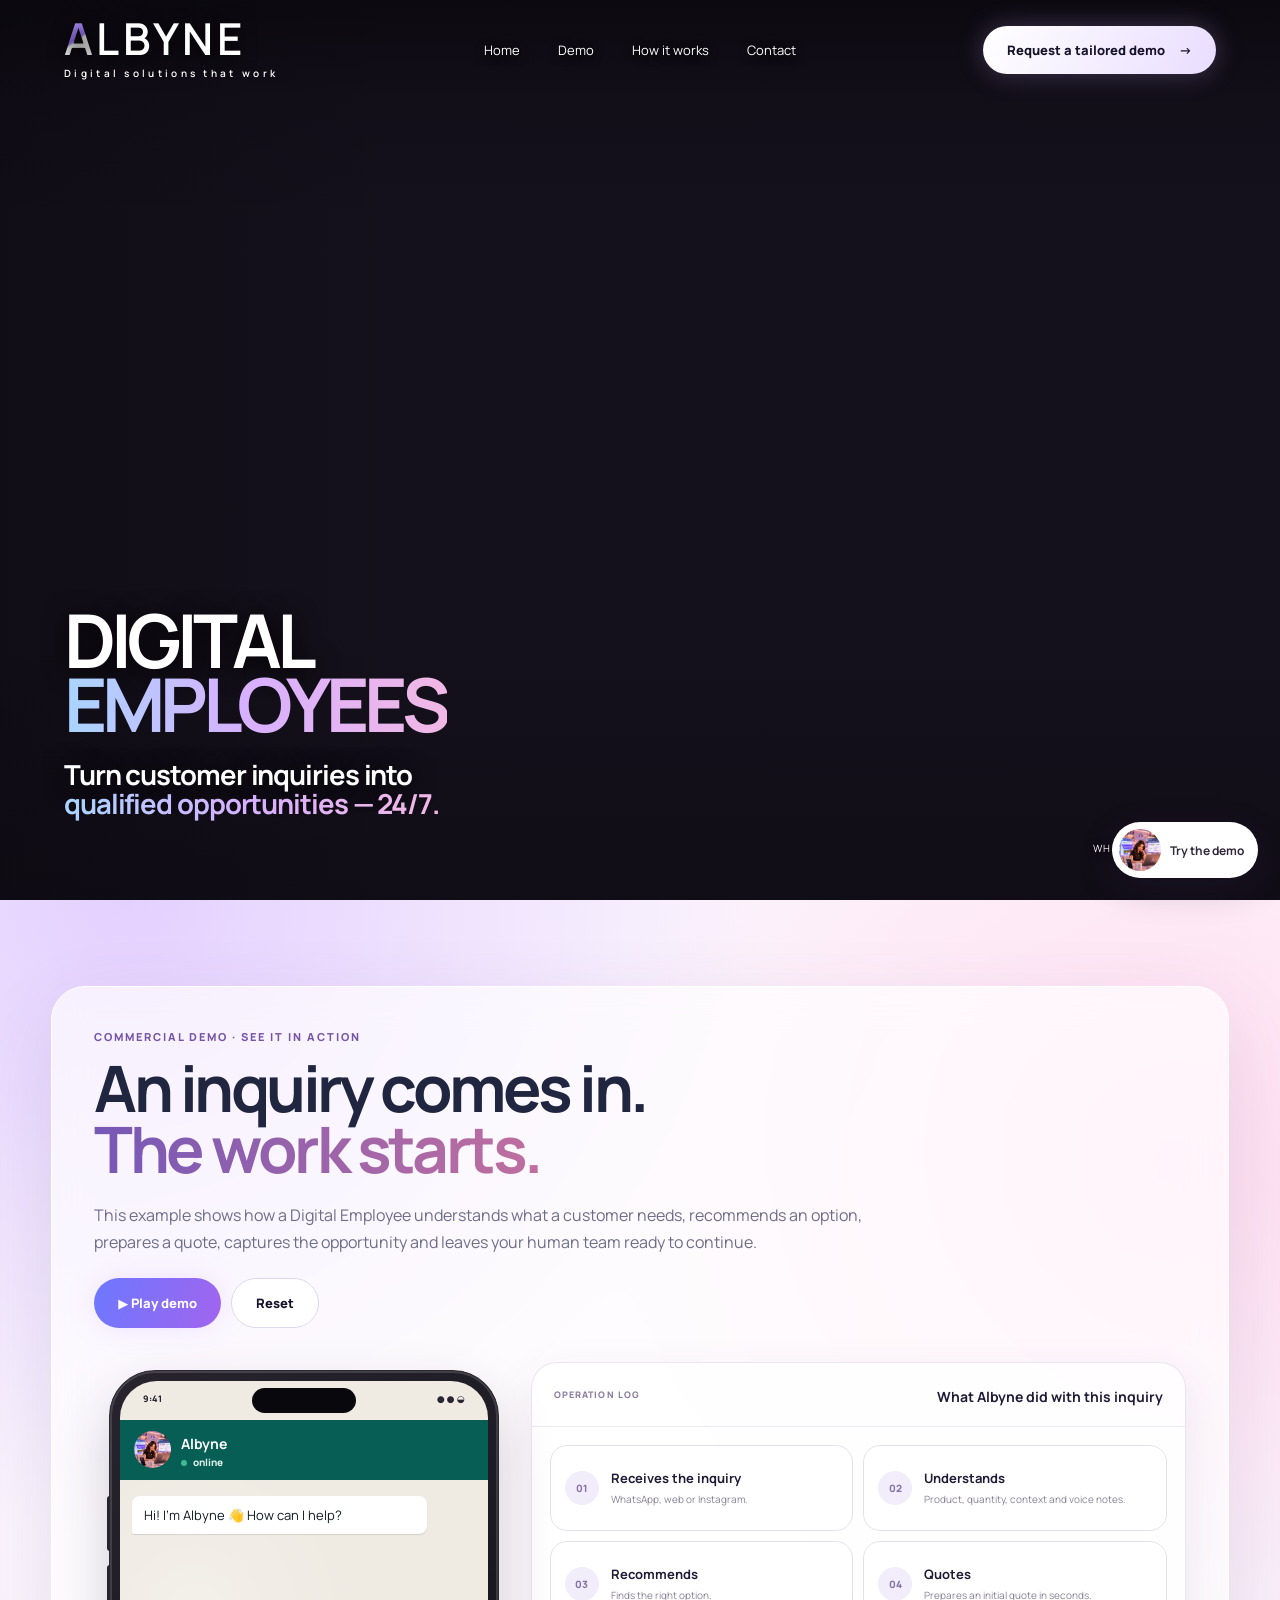
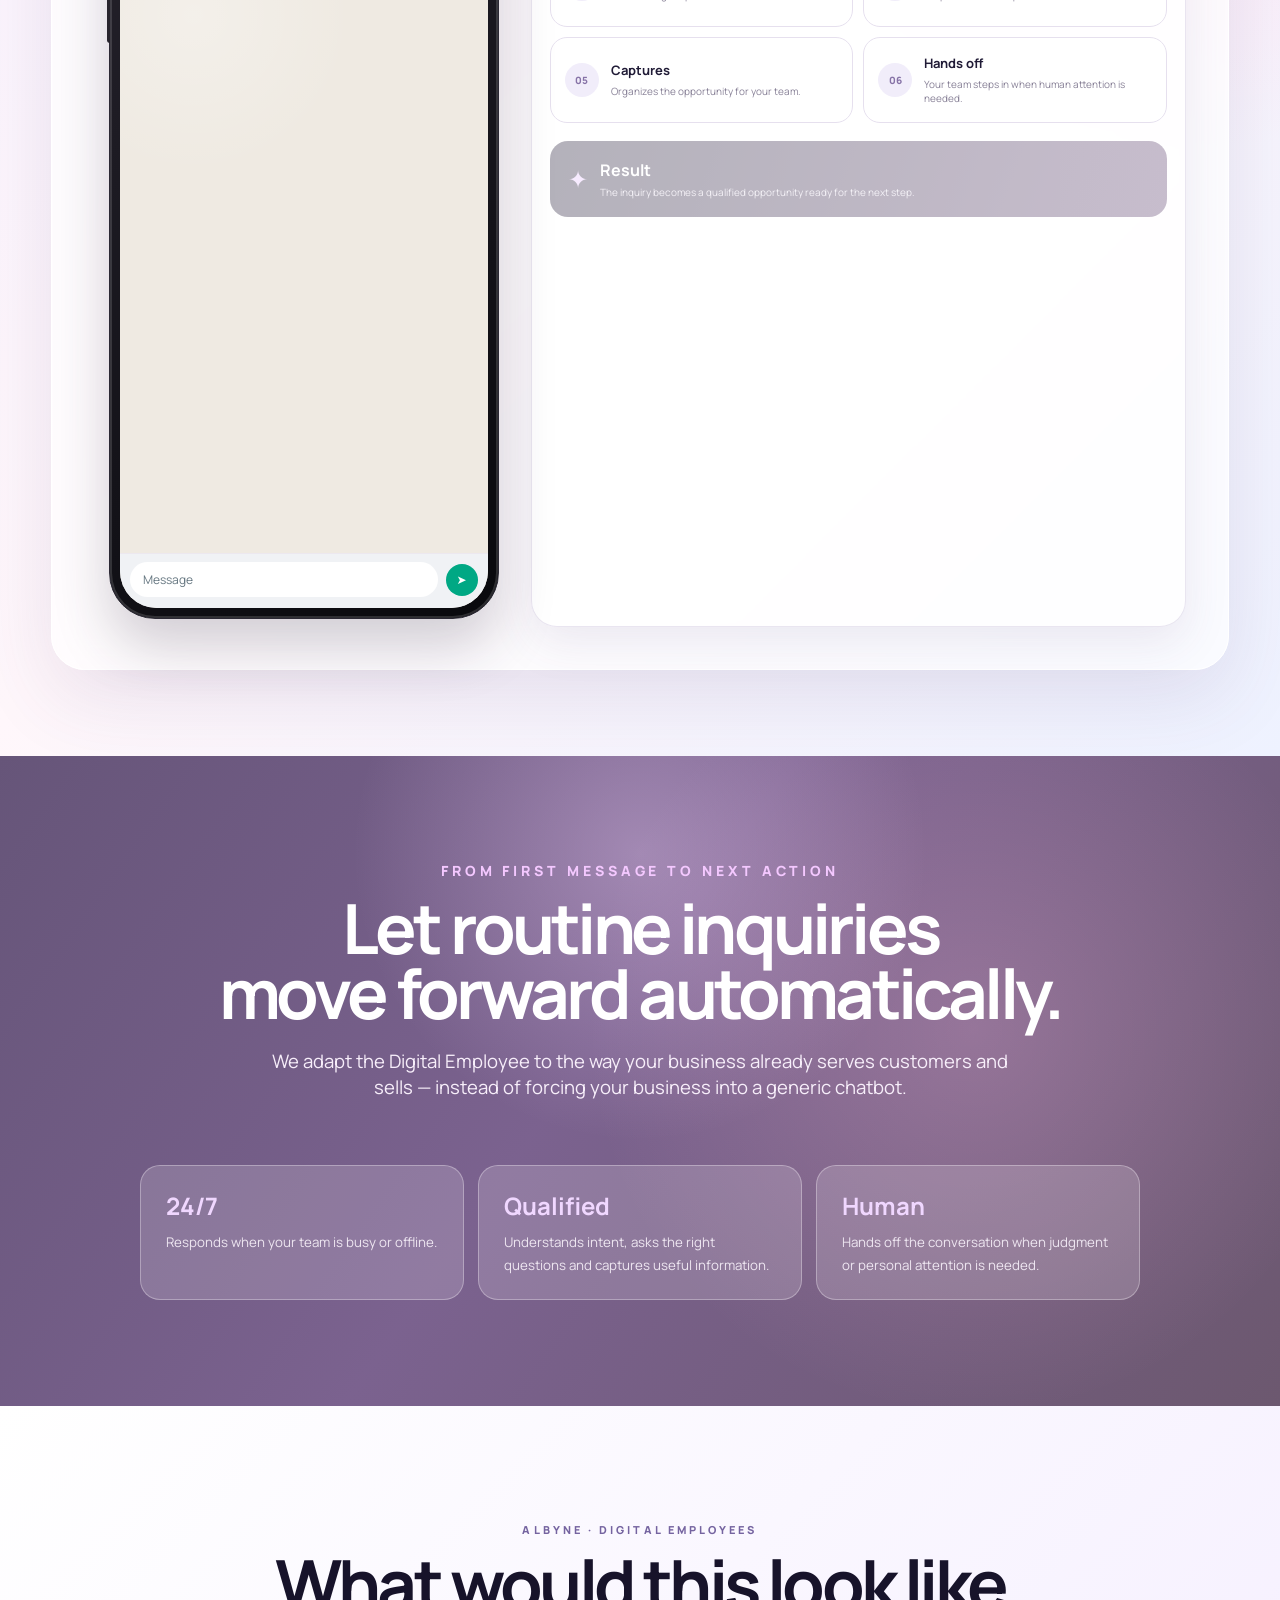
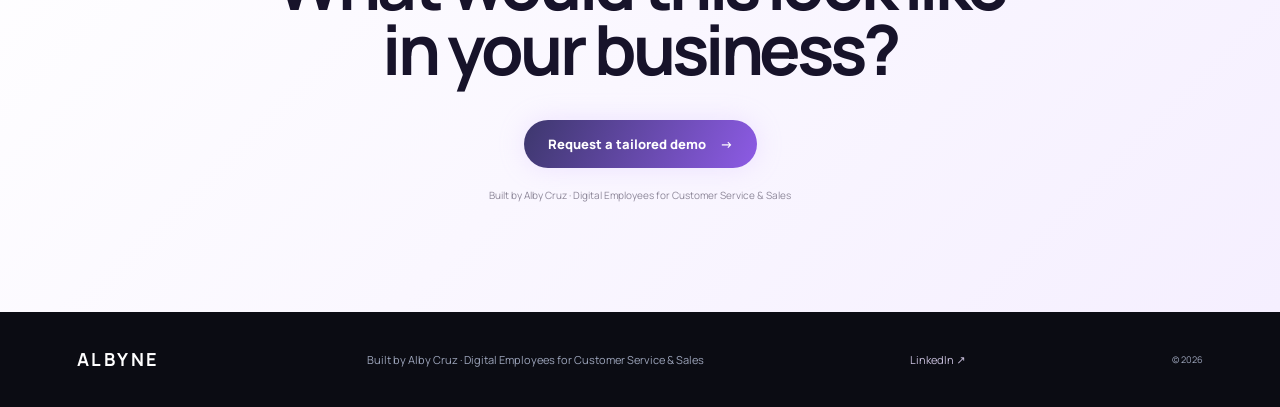
==== commit 91999873: "Align landing page with US commercial positioning" ====
--- a/index.html
+++ b/index.html
@@ -1,9 +1,16 @@
 <!doctype html>
-<html lang="es"><head><meta charset="UTF-8"><meta name="viewport" content="width=device-width,initial-scale=1"><meta name="description" content="ALBYNE — Empleados Digitales para atención y ventas."><title>ALBYNE — Empleados Digitales</title><link rel="preconnect" href="https://fonts.googleapis.com"><link rel="preconnect" href="https://fonts.gstatic.com" crossorigin><link href="https://fonts.googleapis.com/css2?family=Manrope:wght@400;500;600;700;800&display=swap" rel="stylesheet"><link rel="stylesheet" href="styles.css"><script src="script.js" defer></script></head>
+<html lang="en"><head><meta charset="UTF-8"><meta name="viewport" content="width=device-width,initial-scale=1"><meta name="description" content="ALBYNE — Digital Employees for customer service and sales."><title>ALBYNE — Digital Employees</title><link rel="preconnect" href="https://fonts.googleapis.com"><link rel="preconnect" href="https://fonts.gstatic.com" crossorigin><link href="https://fonts.googleapis.com/css2?family=Manrope:wght@400;500;600;700;800&display=swap" rel="stylesheet"><link rel="stylesheet" href="styles.css"><script src="script.js" defer></script></head>
 <body><main>
-<section class="hero" id="inicio"><video class="hero-media" autoplay muted loop playsinline preload="auto"><source media="(max-width: 700px) and (orientation: portrait)" src="heropagGROKVIDEOS-IMAGE/grok-video-c19049d0-9712-4e89-aa44-8636d945af66.mp4" type="video/mp4"><source src="videodefinitivo.mp4" type="video/mp4"></video><div class="shade"></div><header class="nav"><a class="brand brand-mark" href="#inicio"><span><i>A</i>LBYNE</span><small>Soluciones digitales que trabajan</small></a><nav><a href="#inicio">Inicio</a><a href="#demo">Demo</a><a href="#nosotros">Nosotros</a><a href="#contacto">Contacto</a></nav><a class="pill top" href="#contacto">Solicitar una demo <b>→</b></a></header><div class="hero-copy"><h1>EMPLEADOS<br><span>DIGITALES</span></h1><h2>Trabajan por tu negocio,<br><span>sin descanso.</span></h2></div><div class="channels"><span>WHATSAPP</span><span>WEB</span><span>CRM</span></div></section>
-<section class="demo-section" id="demo"><div class="demo-shell"><div class="demo-intro"><p class="eyebrow">DEMO COMERCIAL · MIRÁ CÓMO TRABAJA</p><h2>Una consulta entra.<br><span>El trabajo empieza.</span></h2><p>Este ejemplo muestra cómo un Empleado Digital entiende una necesidad, propone una opción, cotiza, registra el pedido y deja al equipo humano listo para continuar.</p><div class="demo-actions"><button class="play-demo" id="playDemo">▶ Reproducir demo</button><button class="reset-demo" id="resetDemo">Reiniciar</button></div></div>
-<div class="demo-stage"><div class="phone-wrap"><div class="phone"><div class="phone-notch"></div><div class="phone-screen"><div class="phone-status"><span>9:41</span><span>● ● ◒</span></div><div class="chat-head"><div class="avatar"><img src="heropagGROKVIDEOS-IMAGE/Imagen de ChatGPT 30 sept 2026, 11_27_28 a.m..png" alt="Albyne"></div><div><b>Albyne</b><small><i></i> en línea</small></div></div><div class="chat-stream" id="chatStream"><div class="bubble assistant visible">¡Hola! Soy Albyne 👋 ¿En qué puedo ayudarte?</div><div class="bubble client" data-step="1">Hola, necesito 3 parlantes para este sábado.</div><div class="bubble assistant" data-step="2">Entendido. ¿Son para un evento, local o uso personal? También puedo interpretar un audio si preferís.</div><div class="bubble client audio" data-step="2">◉ Audio: “Son para un evento. Necesito 3 unidades y una cotización.”</div><div class="bubble assistant" data-step="3">Perfecto. Te propongo el modelo Pro X1: buena potencia, stock disponible y pensado para eventos.</div><div class="bubble assistant" data-step="4">Te preparo la cotización: 3 × Pro X1 · Total demo: USD 450.</div><div class="bubble assistant" data-step="5">Perfecto. Para dejar el pedido listo, pasame tu nombre y un teléfono de contacto.</div><div class="bubble client" data-step="5">Martín, 11 5555-1234.</div><div class="bubble assistant" data-step="5">Gracias, Martín. Ya dejé todo listo para continuar con tu pedido.</div><div class="bubble assistant" data-step="6">Listo. Si hace falta, aviso a una persona de tu equipo para continuar el seguimiento.</div></div><div class="phone-input"><span>Mensaje</span><b>➤</b></div></div></div></div>
-<div class="circuit-card"><div class="circuit-head"><small>BITÁCORA DE LA OPERACIÓN</small><b>Qué hizo Albyne con esta consulta</b></div><div class="circuit-grid"><div class="circuit-step" data-step="1"><span>01</span><div><b>Recibe la consulta</b><small class="step-default">WhatsApp, web o Instagram.</small><small class="step-result">✓ Pedido: 3 parlantes para este sábado</small></div></div><div class="circuit-step" data-step="2"><span>02</span><div><b>Entiende</b><small class="step-default">Producto, cantidad, contexto y audio.</small><small class="step-result">✓ Evento · 3 unidades · necesita cotización</small></div></div><div class="circuit-step" data-step="3"><span>03</span><div><b>Propone</b><small class="step-default">Encuentra la opción adecuada.</small><small class="step-result">✓ Pro X1 · stock disponible · uso en eventos</small></div></div><div class="circuit-step" data-step="4"><span>04</span><div><b>Cotiza</b><small class="step-default">Prepara una propuesta en segundos.</small><small class="step-result">✓ 3 × Pro X1 · Total demo: USD 450</small></div></div><div class="circuit-step" data-step="5"><span>05</span><div><b>Registra</b><small class="step-default">Deja el pedido ordenado en el sistema.</small><small class="step-result">✓ Martín · teléfono + pedido registrados</small></div></div><div class="circuit-step" data-step="6"><span>06</span><div><b>Escala al humano</b><small class="step-default">Tu equipo entra cuando hace falta.</small><small class="step-result">✓ Seguimiento listo para el equipo humano</small></div></div></div><div class="demo-result" id="demoResult"><span>✦</span><div><b>Resultado</b><small>La consulta se transforma en una oportunidad lista para seguir.</small></div></div></div></div></div></section>
-<section class="statement" id="nosotros"><div class="statement-inner"><p class="eyebrow">NO ES OTRO CHATBOT</p><h2>Es un nuevo integrante<br>de tu equipo.</h2><span class="statement-sub">Lo adaptamos a la forma en que tu negocio atiende y vende.</span><div class="proof"><div><b>24/7</b><small>Atiende mientras tu equipo hace otras cosas.</small></div><div><b>1 → 1</b><small>Conversaciones que entienden cada necesidad.</small></div><div><b>Humano</b><small>Deriva cuando la oportunidad necesita a tu equipo.</small></div></div></div></section>
-<section class="contact" id="contacto"><p>ALBYNE · EMPLEADOS DIGITALES</p><h2>¿Querés verlo trabajando<br>en tu negocio?</h2><button class="pill contact-open" id="openAlbyne" type="button">Hablar con Albyne <b>→</b></button></section><button class="albyne-launcher" id="albyneLauncher" type="button" aria-label="Hablar con Albyne"><img src="heropagGROKVIDEOS-IMAGE/Imagen de ChatGPT 30 sept 2026, 11_27_28 a.m..png" alt=""><span>¿Hablamos?</span></button><aside class="albyne-assistant" id="albyneAssistant" aria-hidden="true"><div class="albyne-assistant-head"><img src="heropagGROKVIDEOS-IMAGE/Imagen de ChatGPT 30 sept 2026, 11_27_28 a.m..png" alt="Albyne"><div><b>Albyne</b><small>Recepción · en línea</small></div><button id="closeAlbyne" aria-label="Cerrar">×</button></div><div class="albyne-assistant-chat" id="albyneLiveChat"><div class="live-msg bot">¡Hola! Soy Albyne 👋<br>Contame en pocas palabras: ¿qué te gustaría mejorar o resolver en tu negocio?</div></div><form class="albyne-assistant-form" id="albyneForm"><input id="albyneInput" autocomplete="off" placeholder="Escribí tu respuesta…" aria-label="Tu respuesta"><button type="submit">➤</button></form></aside></main><footer><b>ALBYNE</b><span>Empleados Digitales para atención y ventas.</span><small>© 2026</small></footer></body></html>+<section class="hero" id="home"><video class="hero-media" autoplay muted loop playsinline preload="auto"><source media="(max-width: 700px) and (orientation: portrait)" src="heropagGROKVIDEOS-IMAGE/grok-video-c19049d0-9712-4e89-aa44-8636d945af66.mp4" type="video/mp4"><source src="videodefinitivo.mp4" type="video/mp4"></video><div class="shade"></div><header class="nav"><a class="brand brand-mark" href="#home"><span><i>A</i>LBYNE</span><small>Digital solutions that work</small></a><nav><a href="#home">Home</a><a href="#demo">Demo</a><a href="#how">How it works</a><a href="#contact">Contact</a></nav><a class="pill top" href="https://www.linkedin.com/in/albinacb/" target="_blank" rel="noopener">Request a tailored demo <b>→</b></a></header><div class="hero-copy"><h1>DIGITAL<br><span>EMPLOYEES</span></h1><h2>Turn customer inquiries into<br><span>qualified opportunities — 24/7.</span></h2></div><div class="channels"><span>WHATSAPP</span><span>WEB</span><span>CRM</span></div></section>
+
+<section class="demo-section" id="demo"><div class="demo-shell"><div class="demo-intro"><p class="eyebrow">COMMERCIAL DEMO · SEE IT IN ACTION</p><h2>An inquiry comes in.<br><span>The work starts.</span></h2><p>This example shows how a Digital Employee understands what a customer needs, recommends an option, prepares a quote, captures the opportunity and leaves your human team ready to continue.</p><div class="demo-actions"><button class="play-demo" id="playDemo">▶ Play demo</button><button class="reset-demo" id="resetDemo">Reset</button></div></div>
+<div class="demo-stage"><div class="phone-wrap"><div class="phone"><div class="phone-notch"></div><div class="phone-screen"><div class="phone-status"><span>9:41</span><span>● ● ◒</span></div><div class="chat-head"><div class="avatar"><img src="heropagGROKVIDEOS-IMAGE/Imagen de ChatGPT 30 sept 2026, 11_27_28 a.m..png" alt="Albyne"></div><div><b>Albyne</b><small><i></i> online</small></div></div><div class="chat-stream" id="chatStream"><div class="bubble assistant visible">Hi! I’m Albyne 👋 How can I help?</div><div class="bubble client" data-step="1">Hi, I need 3 speakers for this Saturday.</div><div class="bubble assistant" data-step="2">Got it. Are they for an event, a business or personal use? You can also send a voice note if you prefer.</div><div class="bubble client audio" data-step="2">◉ Voice note: “They’re for an event. I need 3 units and a quote.”</div><div class="bubble assistant" data-step="3">Perfect. I’d suggest the Pro X1: good power, available stock and a strong fit for events.</div><div class="bubble assistant" data-step="4">Here’s the quote: 3 × Pro X1 · Demo total: USD 450.</div><div class="bubble assistant" data-step="5">To get the order ready, what’s your name and best contact number?</div><div class="bubble client" data-step="5">Martin, +1 305 555 1234.</div><div class="bubble assistant" data-step="5">Thanks, Martin. I have everything needed to continue with your order.</div><div class="bubble assistant" data-step="6">Done. If needed, I can hand this conversation to a person on your team for follow-up.</div></div><div class="phone-input"><span>Message</span><b>➤</b></div></div></div></div>
+
+<div class="circuit-card"><div class="circuit-head"><small>OPERATION LOG</small><b>What Albyne did with this inquiry</b></div><div class="circuit-grid"><div class="circuit-step" data-step="1"><span>01</span><div><b>Receives the inquiry</b><small class="step-default">WhatsApp, web or Instagram.</small><small class="step-result">✓ Request: 3 speakers for Saturday</small></div></div><div class="circuit-step" data-step="2"><span>02</span><div><b>Understands</b><small class="step-default">Product, quantity, context and voice notes.</small><small class="step-result">✓ Event · 3 units · needs a quote</small></div></div><div class="circuit-step" data-step="3"><span>03</span><div><b>Recommends</b><small class="step-default">Finds the right option.</small><small class="step-result">✓ Pro X1 · available stock · event use</small></div></div><div class="circuit-step" data-step="4"><span>04</span><div><b>Quotes</b><small class="step-default">Prepares an initial quote in seconds.</small><small class="step-result">✓ 3 × Pro X1 · Demo total: USD 450</small></div></div><div class="circuit-step" data-step="5"><span>05</span><div><b>Captures</b><small class="step-default">Organizes the opportunity for your team.</small><small class="step-result">✓ Martin · contact + request captured</small></div></div><div class="circuit-step" data-step="6"><span>06</span><div><b>Hands off</b><small class="step-default">Your team steps in when human attention is needed.</small><small class="step-result">✓ Opportunity ready for human follow-up</small></div></div></div><div class="demo-result" id="demoResult"><span>✦</span><div><b>Result</b><small>The inquiry becomes a qualified opportunity ready for the next step.</small></div></div></div></div></div></section>
+
+<section class="statement" id="how"><div class="statement-inner"><p class="eyebrow">FROM FIRST MESSAGE TO NEXT ACTION</p><h2>Let routine inquiries<br>move forward automatically.</h2><span class="statement-sub">We adapt the Digital Employee to the way your business already serves customers and sells — instead of forcing your business into a generic chatbot.</span><div class="proof"><div><b>24/7</b><small>Responds when your team is busy or offline.</small></div><div><b>Qualified</b><small>Understands intent, asks the right questions and captures useful information.</small></div><div><b>Human</b><small>Hands off the conversation when judgment or personal attention is needed.</small></div></div></div></section>
+
+<section class="contact" id="contact"><p>ALBYNE · DIGITAL EMPLOYEES</p><h2>What would this look like<br>in your business?</h2><a class="pill" href="https://www.linkedin.com/in/albinacb/" target="_blank" rel="noopener">Request a tailored demo <b>→</b></a><span class="contact-pending">Built by Alby Cruz · Digital Employees for Customer Service & Sales</span></section>
+
+<button class="albyne-launcher" id="albyneLauncher" type="button" aria-label="Try Albyne"><img src="heropagGROKVIDEOS-IMAGE/Imagen de ChatGPT 30 sept 2026, 11_27_28 a.m..png" alt=""><span>Try the demo</span></button><aside class="albyne-assistant" id="albyneAssistant" aria-hidden="true"><div class="albyne-assistant-head"><img src="heropagGROKVIDEOS-IMAGE/Imagen de ChatGPT 30 sept 2026, 11_27_28 a.m..png" alt="Albyne"><div><b>Albyne</b><small>Interactive demo · online</small></div><button id="closeAlbyne" aria-label="Close">×</button></div><div class="albyne-assistant-chat" id="albyneLiveChat"><div class="live-msg bot">Hi! I’m Albyne 👋<br>Tell me in a few words: what would you like to improve in your customer service or sales process?</div></div><form class="albyne-assistant-form" id="albyneForm"><input id="albyneInput" autocomplete="off" placeholder="Type your answer…" aria-label="Your answer"><button type="submit">➤</button></form></aside></main>
+<footer><b>ALBYNE</b><span>Built by Alby Cruz · Digital Employees for Customer Service & Sales</span><a href="https://www.linkedin.com/in/albinacb/" target="_blank" rel="noopener" style="color:#c9c0dd;text-decoration:none">LinkedIn ↗</a><small>© 2026</small></footer></body></html>
--- a/styles.css
+++ b/styles.css
@@ -60,3 +60,19 @@
  .phone-screen{height:auto;min-height:758px}
  .phone .chat-stream{height:auto;min-height:604px;overflow:visible}
 }
+
+/* Albyne receptionist */
+.contact-open{border:0;cursor:pointer;font:inherit}
+.albyne-launcher{position:fixed;right:22px;bottom:22px;z-index:30;display:flex;align-items:center;gap:9px;padding:7px 14px 7px 7px;border:0;border-radius:30px;background:#fff;color:#30283b;box-shadow:0 12px 35px #30234235;font:700 12px Manrope,sans-serif;cursor:pointer}
+.albyne-launcher img{width:42px;height:42px;border-radius:50%;object-fit:cover}
+.albyne-assistant{position:fixed;right:22px;bottom:82px;z-index:40;width:min(370px,calc(100vw - 28px));height:540px;display:flex;flex-direction:column;border:1px solid #e6dff0;border-radius:24px;background:#f7f3f9;box-shadow:0 24px 70px #30234245;overflow:hidden;opacity:0;pointer-events:none;transform:translateY(14px) scale(.98);transition:.2s ease}
+.albyne-assistant.open{opacity:1;pointer-events:auto;transform:none}
+.albyne-assistant-head{display:flex;align-items:center;gap:10px;padding:13px 14px;background:linear-gradient(135deg,#806cff,#b979bd);color:#fff}
+.albyne-assistant-head img{width:42px;height:42px;border-radius:50%;object-fit:cover;background:#fff}
+.albyne-assistant-head div{flex:1}.albyne-assistant-head b{display:block;font-size:14px}.albyne-assistant-head small{font-size:10px;opacity:.86}
+.albyne-assistant-head button{border:0;background:transparent;color:#fff;font-size:25px;cursor:pointer}
+.albyne-assistant-chat{flex:1;overflow:auto;padding:16px 13px;background:#efeae2}
+.live-msg{width:fit-content;max-width:86%;margin-bottom:9px;padding:10px 12px;border-radius:9px;background:#fff;color:#111b21;font-size:13px;line-height:1.45;box-shadow:0 1px 1px #0b141a1f}
+.live-msg.user{margin-left:auto;background:#d9fdd3;border-radius:9px 9px 2px 9px}.live-msg.bot{border-radius:9px 9px 9px 2px}
+.albyne-assistant-form{display:flex;gap:8px;padding:10px;background:#f0f2f5}.albyne-assistant-form input{min-width:0;flex:1;border:0;outline:0;border-radius:22px;background:#fff;padding:11px 14px;font:500 13px Manrope,sans-serif}.albyne-assistant-form button{width:40px;height:40px;border:0;border-radius:50%;background:#806cff;color:#fff;cursor:pointer}
+@media(max-width:700px){.albyne-launcher{right:12px;bottom:12px}.albyne-assistant{right:7px;bottom:70px;width:calc(100vw - 14px);height:min(620px,calc(100dvh - 90px));border-radius:22px}}
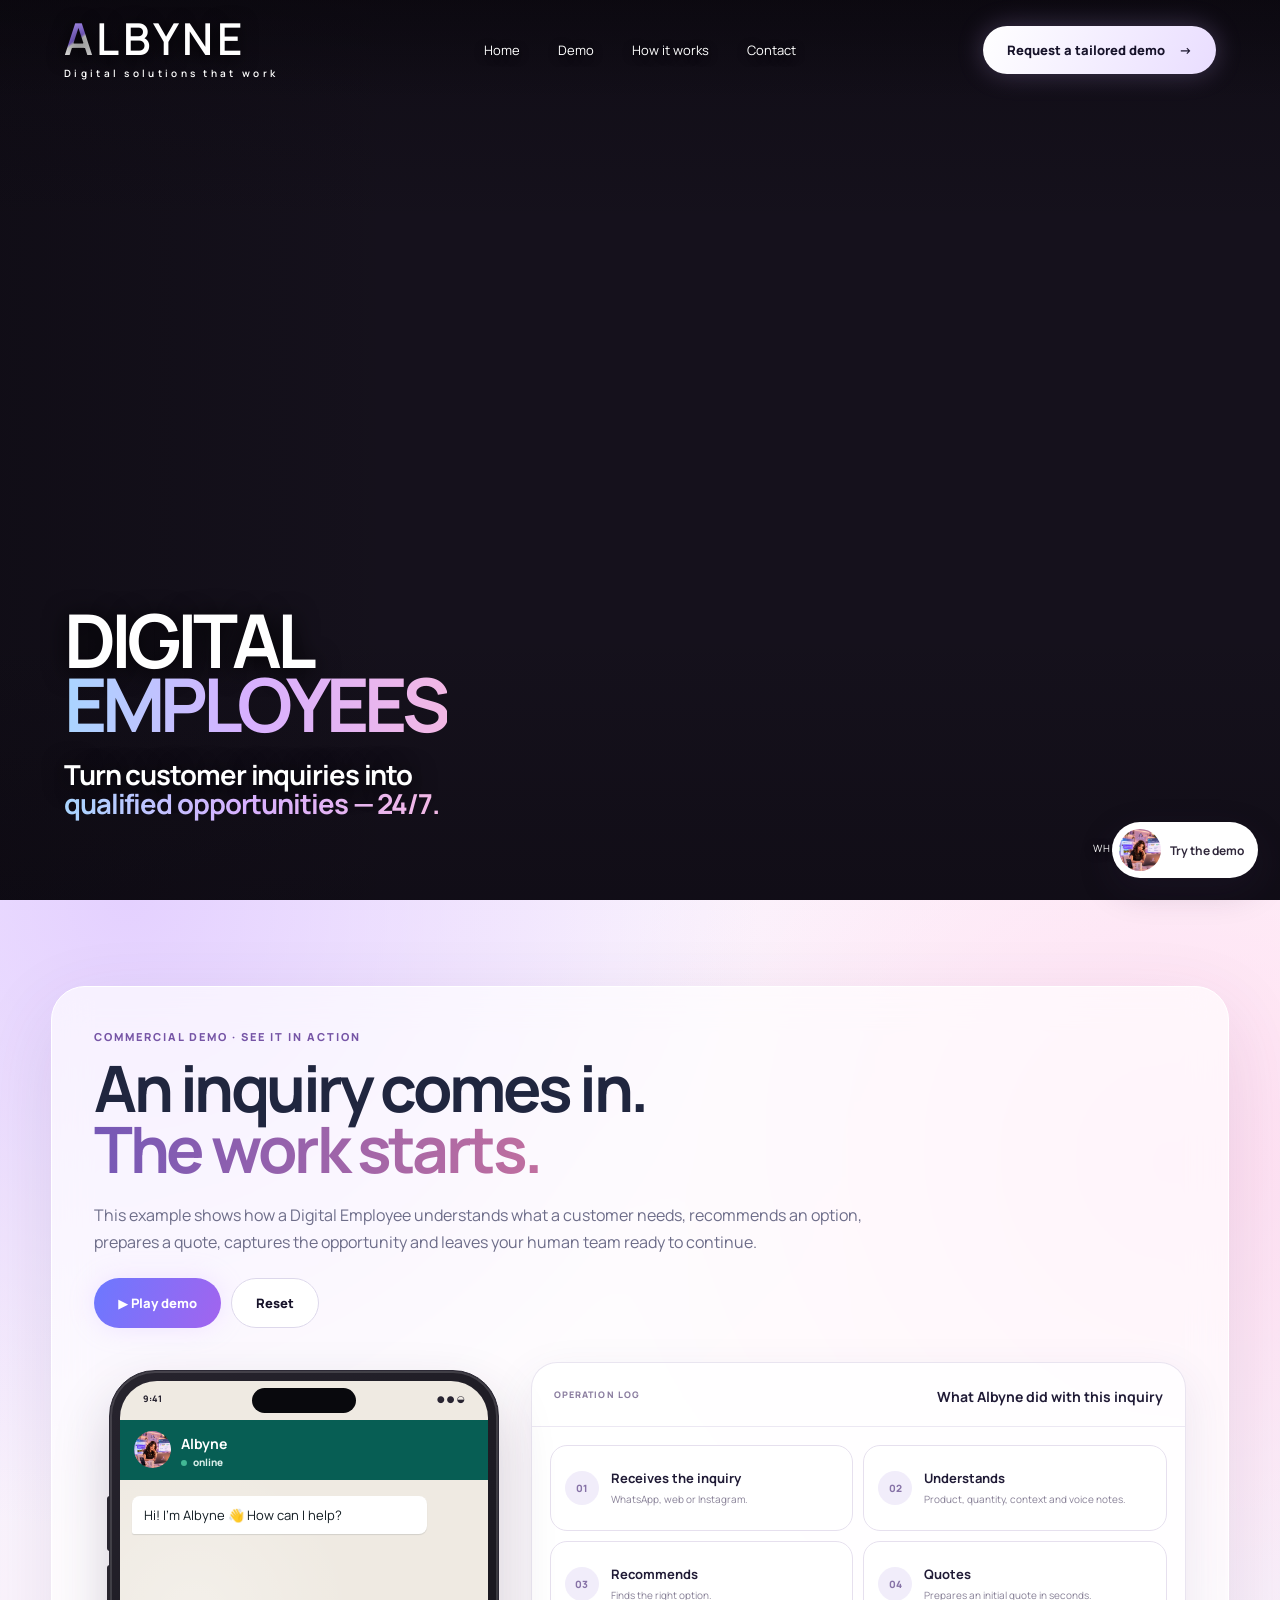
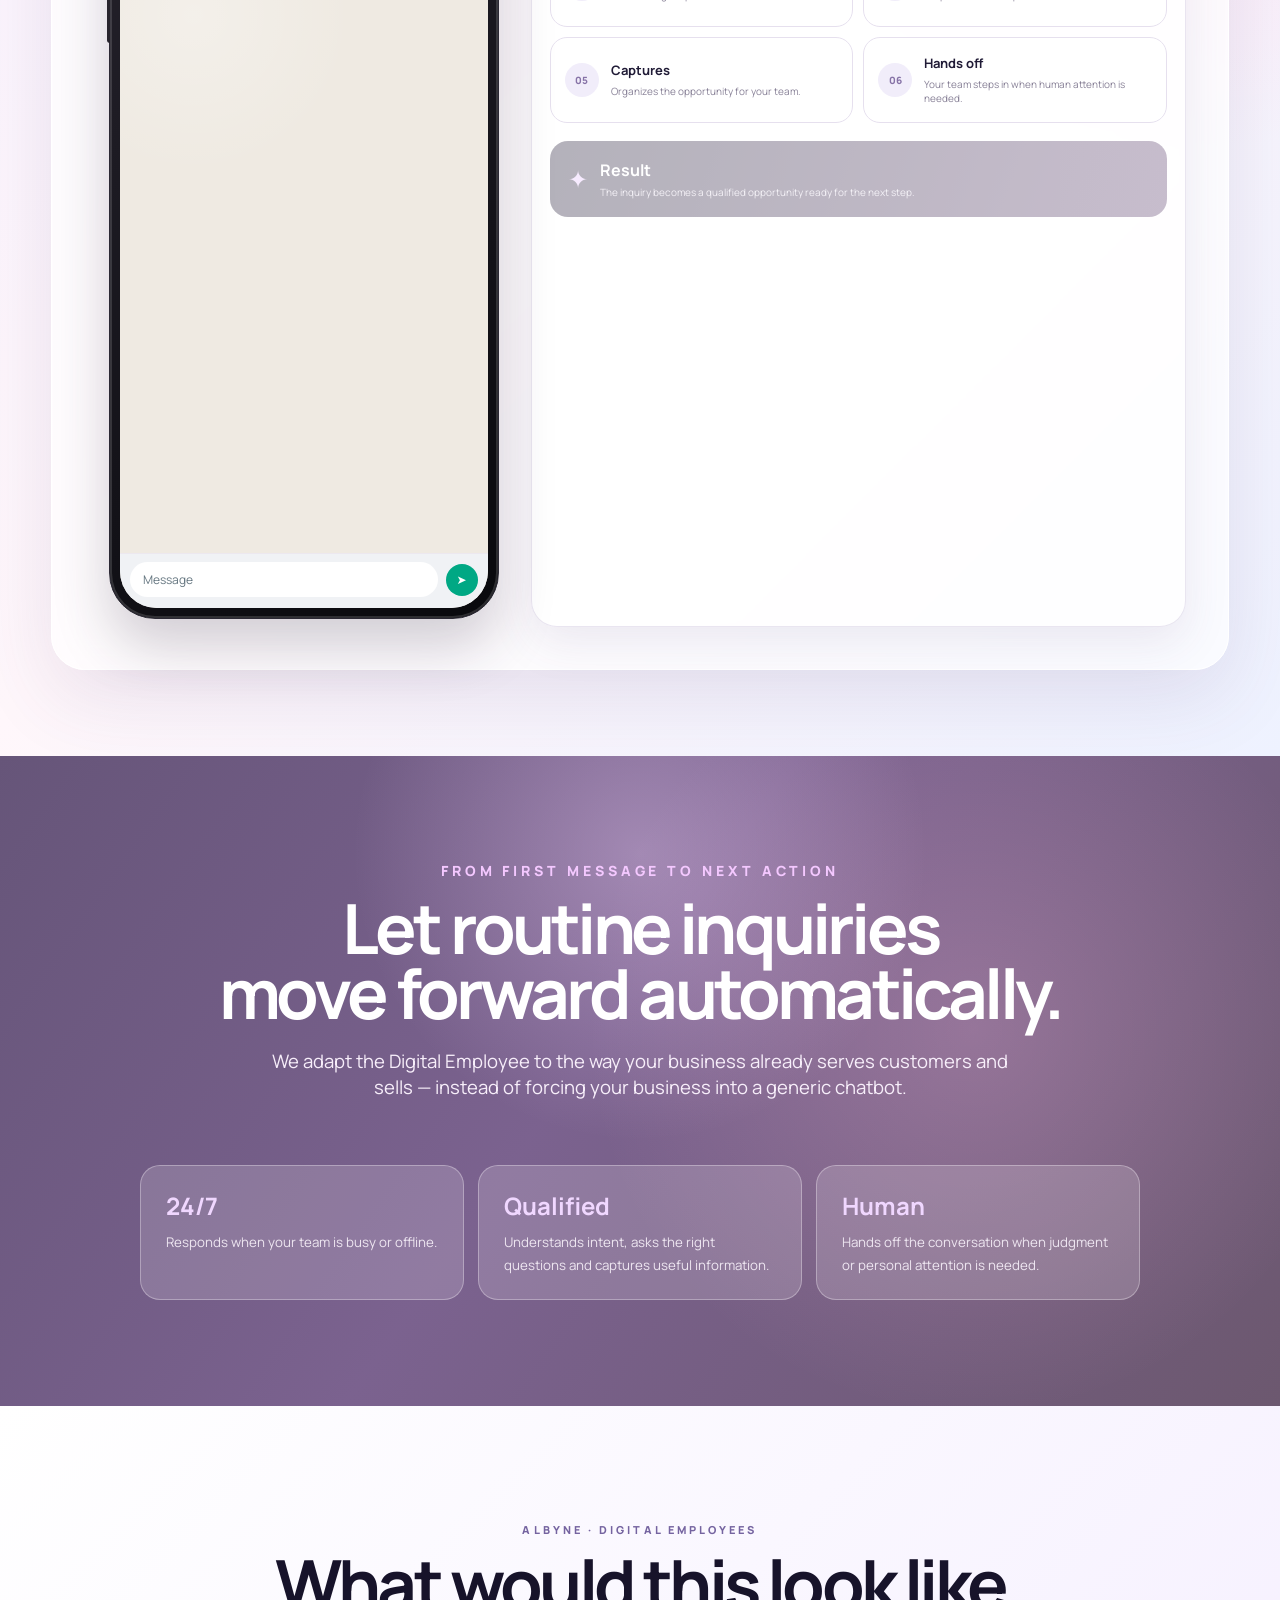
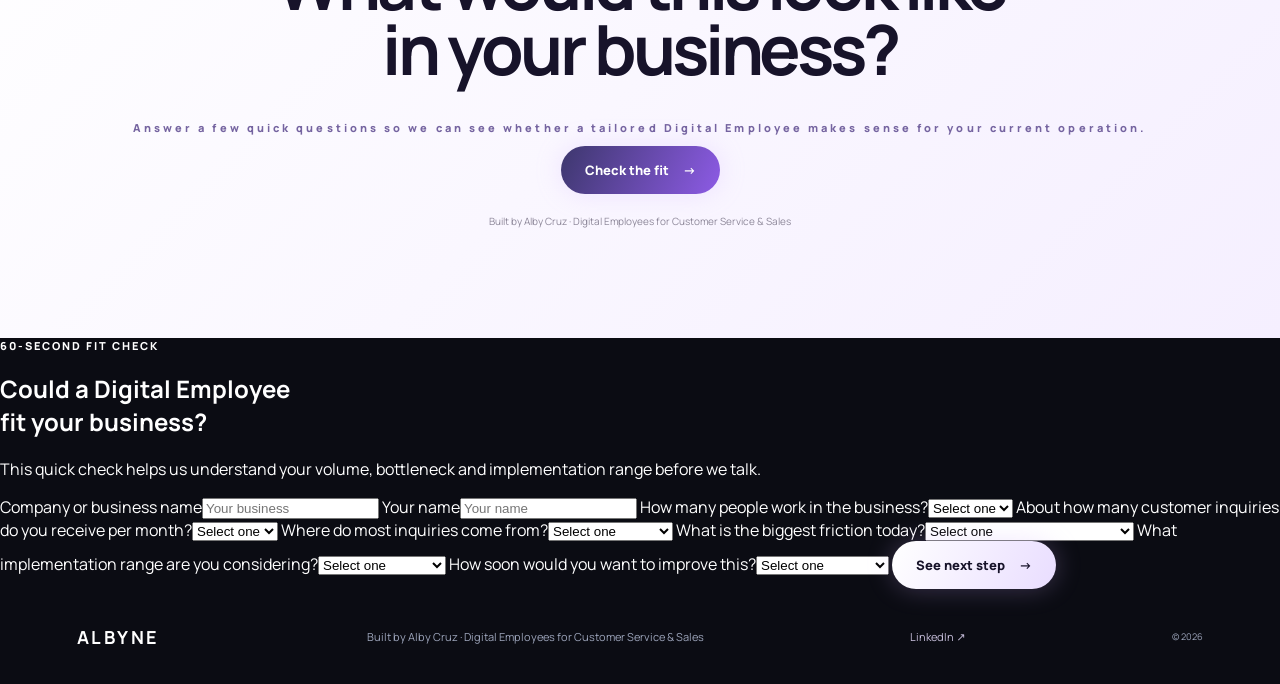
==== commit c1421820: "Add qualification funnel section" ====
--- a/index.html
+++ b/index.html
@@ -1,7 +1,7 @@
 <!doctype html>
 <html lang="en"><head><meta charset="UTF-8"><meta name="viewport" content="width=device-width,initial-scale=1"><meta name="description" content="ALBYNE — Digital Employees for customer service and sales."><title>ALBYNE — Digital Employees</title><link rel="preconnect" href="https://fonts.googleapis.com"><link rel="preconnect" href="https://fonts.gstatic.com" crossorigin><link href="https://fonts.googleapis.com/css2?family=Manrope:wght@400;500;600;700;800&display=swap" rel="stylesheet"><link rel="stylesheet" href="styles.css"><script src="script.js" defer></script></head>
 <body><main>
-<section class="hero" id="home"><video class="hero-media" autoplay muted loop playsinline preload="auto"><source media="(max-width: 700px) and (orientation: portrait)" src="heropagGROKVIDEOS-IMAGE/grok-video-c19049d0-9712-4e89-aa44-8636d945af66.mp4" type="video/mp4"><source src="videodefinitivo.mp4" type="video/mp4"></video><div class="shade"></div><header class="nav"><a class="brand brand-mark" href="#home"><span><i>A</i>LBYNE</span><small>Digital solutions that work</small></a><nav><a href="#home">Home</a><a href="#demo">Demo</a><a href="#how">How it works</a><a href="#contact">Contact</a></nav><a class="pill top" href="https://www.linkedin.com/in/albinacb/" target="_blank" rel="noopener">Request a tailored demo <b>→</b></a></header><div class="hero-copy"><h1>DIGITAL<br><span>EMPLOYEES</span></h1><h2>Turn customer inquiries into<br><span>qualified opportunities — 24/7.</span></h2></div><div class="channels"><span>WHATSAPP</span><span>WEB</span><span>CRM</span></div></section>
+<section class="hero" id="home"><video class="hero-media" autoplay muted loop playsinline preload="auto"><source media="(max-width: 700px) and (orientation: portrait)" src="heropagGROKVIDEOS-IMAGE/grok-video-c19049d0-9712-4e89-aa44-8636d945af66.mp4" type="video/mp4"><source src="videodefinitivo.mp4" type="video/mp4"></video><div class="shade"></div><header class="nav"><a class="brand brand-mark" href="#home"><span><i>A</i>LBYNE</span><small>Digital solutions that work</small></a><nav><a href="#home">Home</a><a href="#demo">Demo</a><a href="#how">How it works</a><a href="#contact">Contact</a></nav><a class="pill top" href="#qualification">Request a tailored demo <b>→</b></a></header><div class="hero-copy"><h1>DIGITAL<br><span>EMPLOYEES</span></h1><h2>Turn customer inquiries into<br><span>qualified opportunities — 24/7.</span></h2></div><div class="channels"><span>WHATSAPP</span><span>WEB</span><span>CRM</span></div></section>
 
 <section class="demo-section" id="demo"><div class="demo-shell"><div class="demo-intro"><p class="eyebrow">COMMERCIAL DEMO · SEE IT IN ACTION</p><h2>An inquiry comes in.<br><span>The work starts.</span></h2><p>This example shows how a Digital Employee understands what a customer needs, recommends an option, prepares a quote, captures the opportunity and leaves your human team ready to continue.</p><div class="demo-actions"><button class="play-demo" id="playDemo">▶ Play demo</button><button class="reset-demo" id="resetDemo">Reset</button></div></div>
 <div class="demo-stage"><div class="phone-wrap"><div class="phone"><div class="phone-notch"></div><div class="phone-screen"><div class="phone-status"><span>9:41</span><span>● ● ◒</span></div><div class="chat-head"><div class="avatar"><img src="heropagGROKVIDEOS-IMAGE/Imagen de ChatGPT 30 sept 2026, 11_27_28 a.m..png" alt="Albyne"></div><div><b>Albyne</b><small><i></i> online</small></div></div><div class="chat-stream" id="chatStream"><div class="bubble assistant visible">Hi! I’m Albyne 👋 How can I help?</div><div class="bubble client" data-step="1">Hi, I need 3 speakers for this Saturday.</div><div class="bubble assistant" data-step="2">Got it. Are they for an event, a business or personal use? You can also send a voice note if you prefer.</div><div class="bubble client audio" data-step="2">◉ Voice note: “They’re for an event. I need 3 units and a quote.”</div><div class="bubble assistant" data-step="3">Perfect. I’d suggest the Pro X1: good power, available stock and a strong fit for events.</div><div class="bubble assistant" data-step="4">Here’s the quote: 3 × Pro X1 · Demo total: USD 450.</div><div class="bubble assistant" data-step="5">To get the order ready, what’s your name and best contact number?</div><div class="bubble client" data-step="5">Martin, +1 305 555 1234.</div><div class="bubble assistant" data-step="5">Thanks, Martin. I have everything needed to continue with your order.</div><div class="bubble assistant" data-step="6">Done. If needed, I can hand this conversation to a person on your team for follow-up.</div></div><div class="phone-input"><span>Message</span><b>➤</b></div></div></div></div>
@@ -10,7 +10,17 @@
 
 <section class="statement" id="how"><div class="statement-inner"><p class="eyebrow">FROM FIRST MESSAGE TO NEXT ACTION</p><h2>Let routine inquiries<br>move forward automatically.</h2><span class="statement-sub">We adapt the Digital Employee to the way your business already serves customers and sells — instead of forcing your business into a generic chatbot.</span><div class="proof"><div><b>24/7</b><small>Responds when your team is busy or offline.</small></div><div><b>Qualified</b><small>Understands intent, asks the right questions and captures useful information.</small></div><div><b>Human</b><small>Hands off the conversation when judgment or personal attention is needed.</small></div></div></div></section>
 
-<section class="contact" id="contact"><p>ALBYNE · DIGITAL EMPLOYEES</p><h2>What would this look like<br>in your business?</h2><a class="pill" href="https://www.linkedin.com/in/albinacb/" target="_blank" rel="noopener">Request a tailored demo <b>→</b></a><span class="contact-pending">Built by Alby Cruz · Digital Employees for Customer Service & Sales</span></section>
+<section class="contact" id="contact"><p>ALBYNE · DIGITAL EMPLOYEES</p><h2>What would this look like<br>in your business?</h2><p class="contact-copy">Answer a few quick questions so we can see whether a tailored Digital Employee makes sense for your current operation.</p><a class="pill" href="#qualification">Check the fit <b>→</b></a><span class="contact-pending">Built by Alby Cruz · Digital Employees for Customer Service & Sales</span></section>
+<section class="qualification" id="qualification"><div class="qualification-shell"><p class="eyebrow">60-SECOND FIT CHECK</p><h2>Could a Digital Employee<br>fit your business?</h2><p class="qualification-intro">This quick check helps us understand your volume, bottleneck and implementation range before we talk.</p><form id="qualificationForm" class="qualification-form">
+<label>Company or business name<input name="company" required placeholder="Your business"></label>
+<label>Your name<input name="name" required placeholder="Your name"></label>
+<label>How many people work in the business?<select name="teamSize" required><option value="">Select one</option><option>1–5</option><option>6–20</option><option>21–50</option><option>51–200</option><option>200+</option></select></label>
+<label>About how many customer inquiries do you receive per month?<select name="volume" required><option value="">Select one</option><option>Under 50</option><option>50–200</option><option>200–500</option><option>500–1,000</option><option>1,000+</option></select></label>
+<label>Where do most inquiries come from?<select name="channel" required><option value="">Select one</option><option>WhatsApp</option><option>Instagram</option><option>Website</option><option>Phone</option><option>Email</option><option>Multiple channels</option></select></label>
+<label>What is the biggest friction today?<select name="pain" required><option value="">Select one</option><option>Slow replies</option><option>Repeated questions</option><option>Lost leads or missed messages</option><option>Booking or scheduling</option><option>Quotes take too long</option><option>Follow-up is inconsistent</option><option>Other</option></select></label>
+<label>What implementation range are you considering?<select name="budget" required><option value="">Select one</option><option value="under500">Under USD 500</option><option value="500-1500">USD 500–1,500</option><option value="1500-3000">USD 1,500–3,000</option><option value="3000plus">USD 3,000+</option></select></label>
+<label>How soon would you want to improve this?<select name="timing" required><option value="">Select one</option><option>This month</option><option>Within 1–3 months</option><option>Later / exploring</option></select></label>
+<button class="pill qualification-submit" type="submit">See next step <b>→</b></button></form><div class="qualification-result" id="qualificationResult" hidden></div></div></section>
 
 <button class="albyne-launcher" id="albyneLauncher" type="button" aria-label="Try Albyne"><img src="heropagGROKVIDEOS-IMAGE/Imagen de ChatGPT 30 sept 2026, 11_27_28 a.m..png" alt=""><span>Try the demo</span></button><aside class="albyne-assistant" id="albyneAssistant" aria-hidden="true"><div class="albyne-assistant-head"><img src="heropagGROKVIDEOS-IMAGE/Imagen de ChatGPT 30 sept 2026, 11_27_28 a.m..png" alt="Albyne"><div><b>Albyne</b><small>Interactive demo · online</small></div><button id="closeAlbyne" aria-label="Close">×</button></div><div class="albyne-assistant-chat" id="albyneLiveChat"><div class="live-msg bot">Hi! I’m Albyne 👋<br>Tell me in a few words: what would you like to improve in your customer service or sales process?</div></div><form class="albyne-assistant-form" id="albyneForm"><input id="albyneInput" autocomplete="off" placeholder="Type your answer…" aria-label="Your answer"><button type="submit">➤</button></form></aside></main>
 <footer><b>ALBYNE</b><span>Built by Alby Cruz · Digital Employees for Customer Service & Sales</span><a href="https://www.linkedin.com/in/albinacb/" target="_blank" rel="noopener" style="color:#c9c0dd;text-decoration:none">LinkedIn ↗</a><small>© 2026</small></footer></body></html>
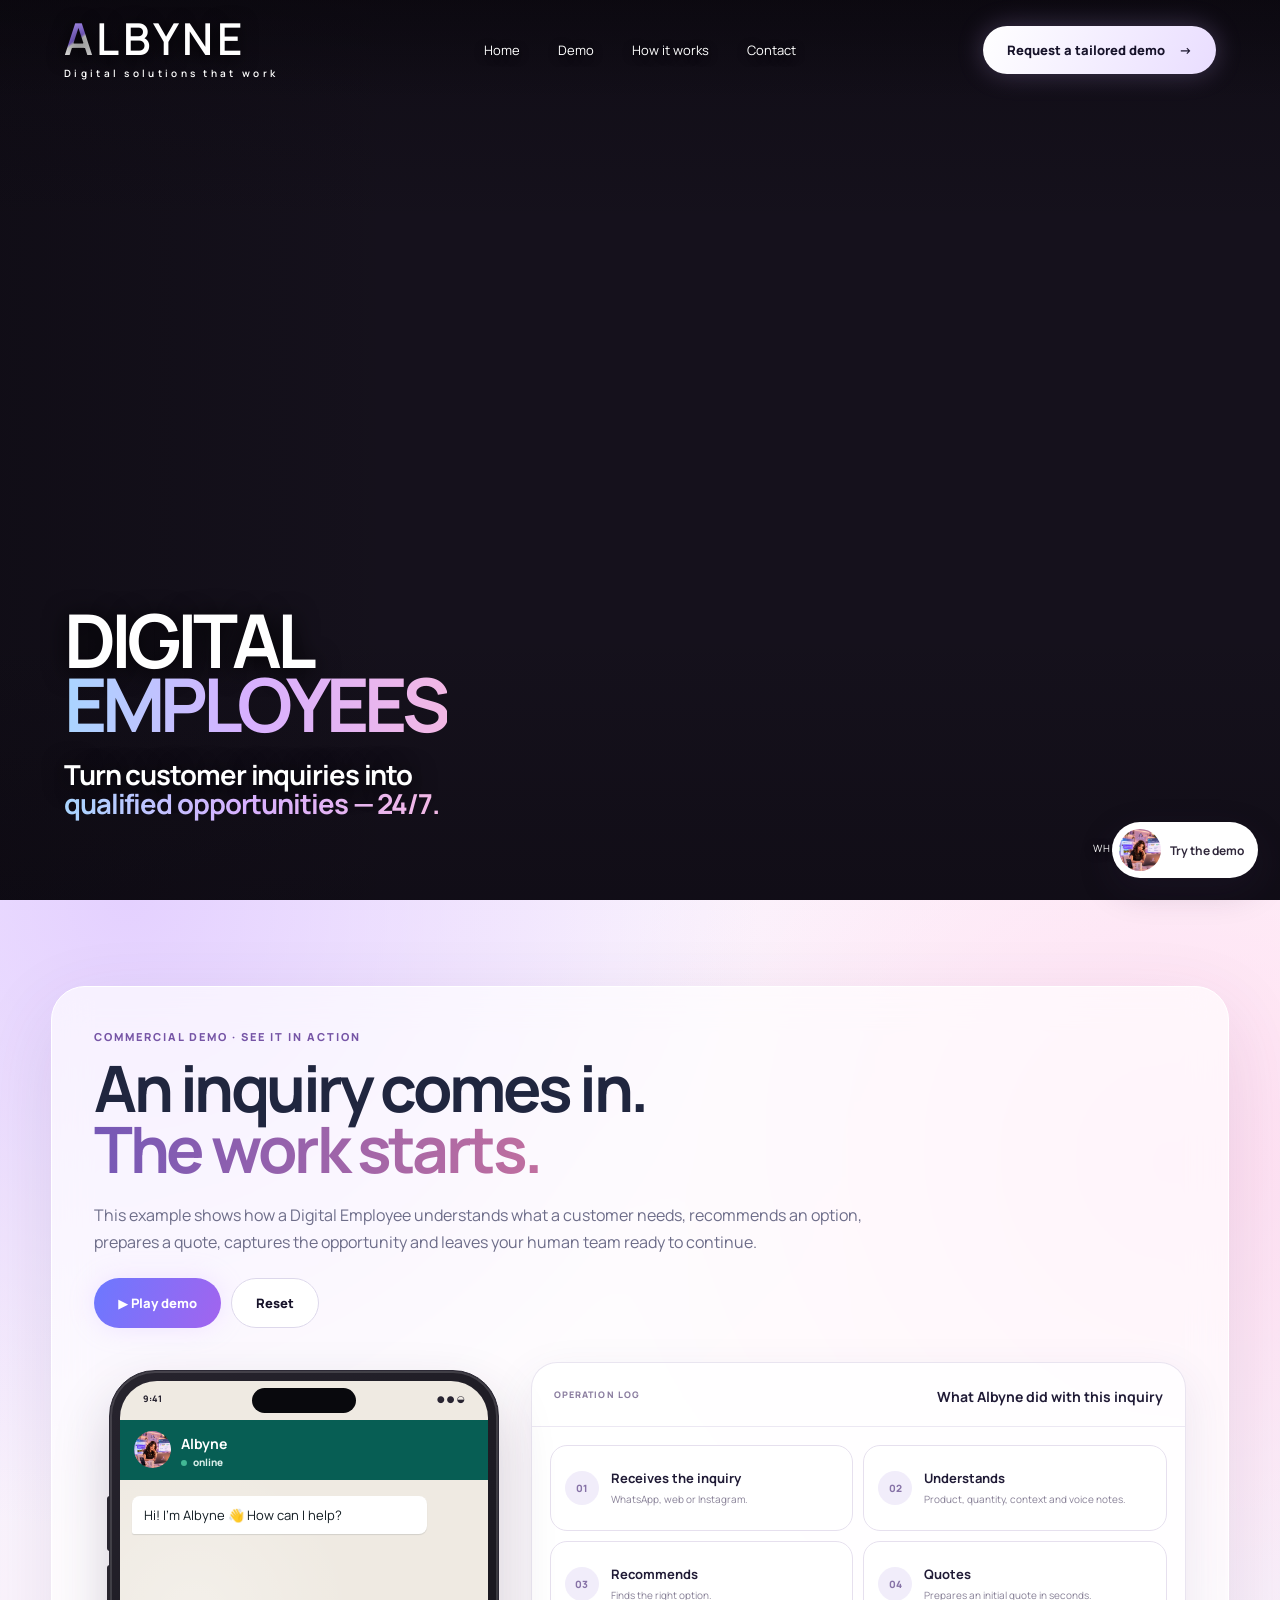
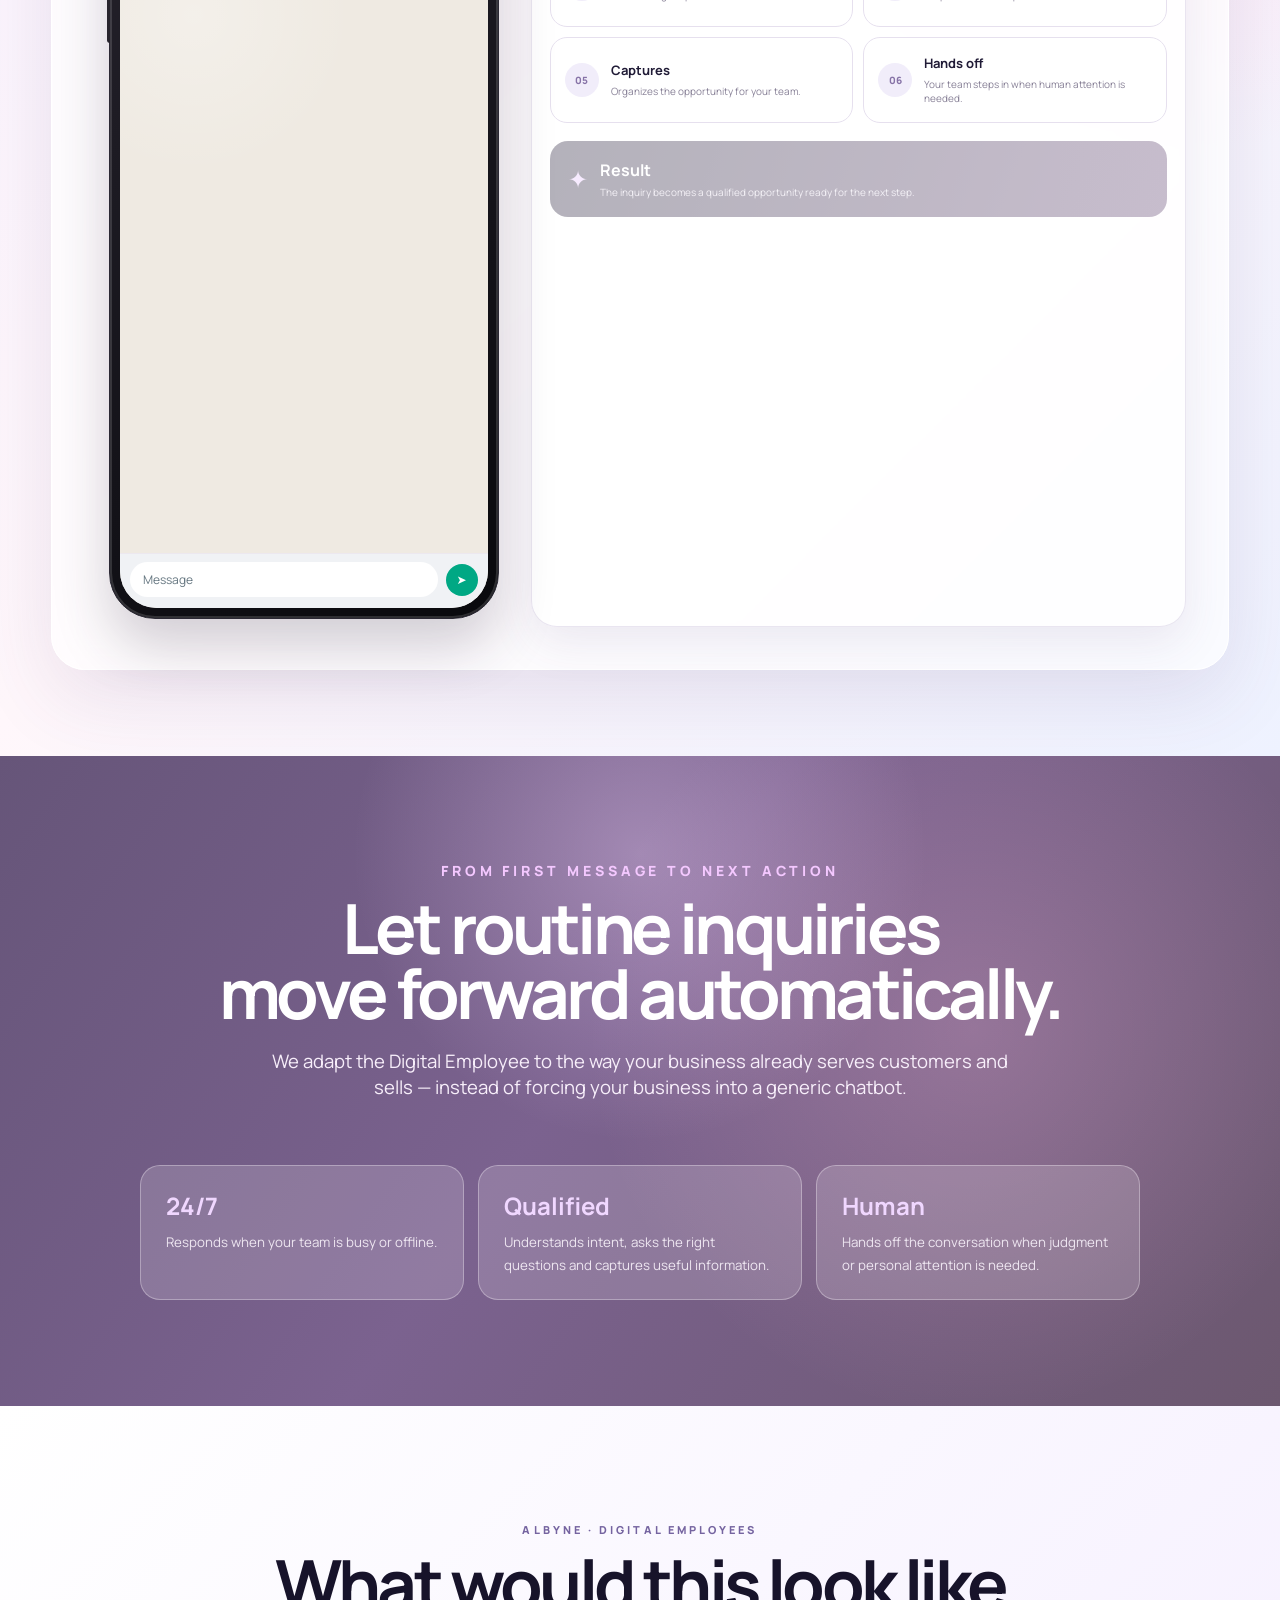
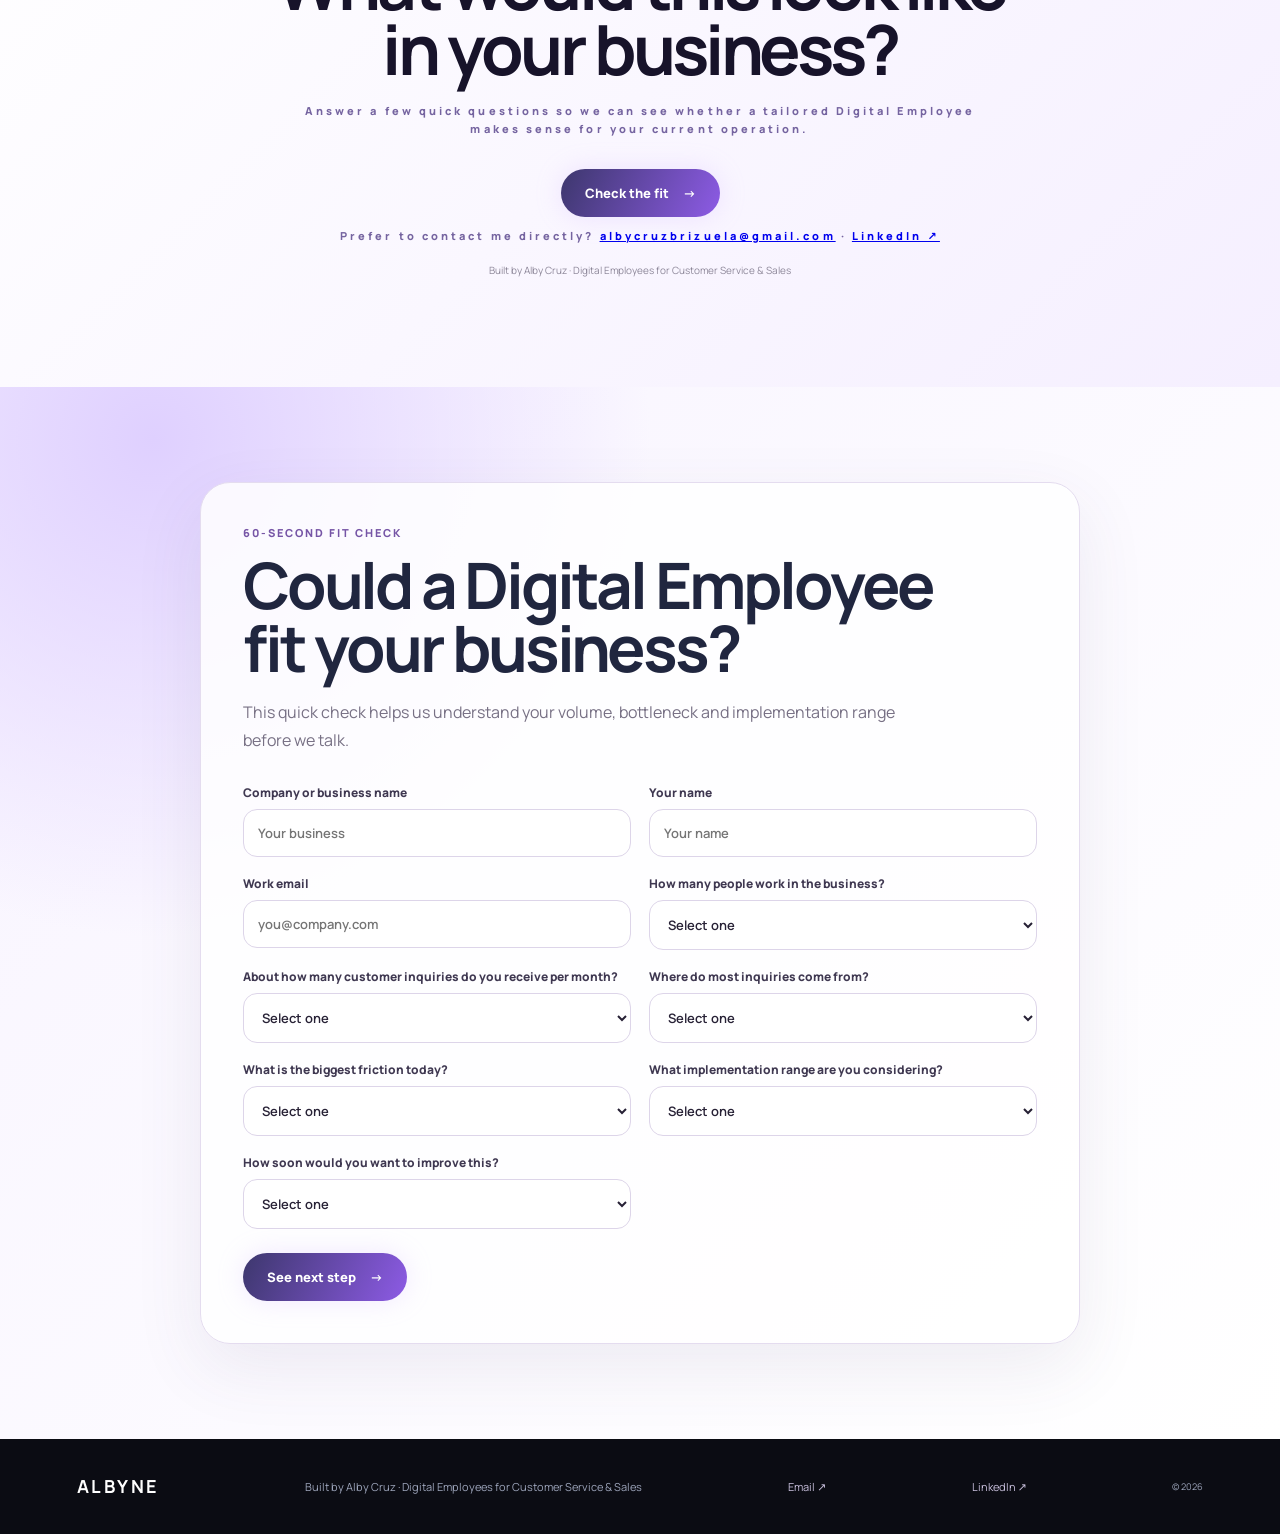
==== commit f24c7537: "Improve contact paths and add direct email fallback" ====
--- a/index.html
+++ b/index.html
@@ -10,10 +10,11 @@
 
 <section class="statement" id="how"><div class="statement-inner"><p class="eyebrow">FROM FIRST MESSAGE TO NEXT ACTION</p><h2>Let routine inquiries<br>move forward automatically.</h2><span class="statement-sub">We adapt the Digital Employee to the way your business already serves customers and sells — instead of forcing your business into a generic chatbot.</span><div class="proof"><div><b>24/7</b><small>Responds when your team is busy or offline.</small></div><div><b>Qualified</b><small>Understands intent, asks the right questions and captures useful information.</small></div><div><b>Human</b><small>Hands off the conversation when judgment or personal attention is needed.</small></div></div></div></section>
 
-<section class="contact" id="contact"><p>ALBYNE · DIGITAL EMPLOYEES</p><h2>What would this look like<br>in your business?</h2><p class="contact-copy">Answer a few quick questions so we can see whether a tailored Digital Employee makes sense for your current operation.</p><a class="pill" href="#qualification">Check the fit <b>→</b></a><span class="contact-pending">Built by Alby Cruz · Digital Employees for Customer Service & Sales</span></section>
+<section class="contact" id="contact"><p>ALBYNE · DIGITAL EMPLOYEES</p><h2>What would this look like<br>in your business?</h2><p class="contact-copy">Answer a few quick questions so we can see whether a tailored Digital Employee makes sense for your current operation.</p><a class="pill" href="#qualification">Check the fit <b>→</b></a><p class="contact-direct">Prefer to contact me directly? <a href="mailto:albycruzbrizuela@gmail.com">albycruzbrizuela@gmail.com</a> · <a href="https://www.linkedin.com/in/albinacb/" target="_blank" rel="noopener">LinkedIn ↗</a></p><span class="contact-pending">Built by Alby Cruz · Digital Employees for Customer Service & Sales</span></section>
 <section class="qualification" id="qualification"><div class="qualification-shell"><p class="eyebrow">60-SECOND FIT CHECK</p><h2>Could a Digital Employee<br>fit your business?</h2><p class="qualification-intro">This quick check helps us understand your volume, bottleneck and implementation range before we talk.</p><form id="qualificationForm" class="qualification-form">
 <label>Company or business name<input name="company" required placeholder="Your business"></label>
 <label>Your name<input name="name" required placeholder="Your name"></label>
+<label>Work email<input name="email" type="email" required placeholder="you@company.com"></label>
 <label>How many people work in the business?<select name="teamSize" required><option value="">Select one</option><option>1–5</option><option>6–20</option><option>21–50</option><option>51–200</option><option>200+</option></select></label>
 <label>About how many customer inquiries do you receive per month?<select name="volume" required><option value="">Select one</option><option>Under 50</option><option>50–200</option><option>200–500</option><option>500–1,000</option><option>1,000+</option></select></label>
 <label>Where do most inquiries come from?<select name="channel" required><option value="">Select one</option><option>WhatsApp</option><option>Instagram</option><option>Website</option><option>Phone</option><option>Email</option><option>Multiple channels</option></select></label>
@@ -23,4 +24,4 @@
 <button class="pill qualification-submit" type="submit">See next step <b>→</b></button></form><div class="qualification-result" id="qualificationResult" hidden></div></div></section>
 
 <button class="albyne-launcher" id="albyneLauncher" type="button" aria-label="Try Albyne"><img src="heropagGROKVIDEOS-IMAGE/Imagen de ChatGPT 30 sept 2026, 11_27_28 a.m..png" alt=""><span>Try the demo</span></button><aside class="albyne-assistant" id="albyneAssistant" aria-hidden="true"><div class="albyne-assistant-head"><img src="heropagGROKVIDEOS-IMAGE/Imagen de ChatGPT 30 sept 2026, 11_27_28 a.m..png" alt="Albyne"><div><b>Albyne</b><small>Interactive demo · online</small></div><button id="closeAlbyne" aria-label="Close">×</button></div><div class="albyne-assistant-chat" id="albyneLiveChat"><div class="live-msg bot">Hi! I’m Albyne 👋<br>Tell me in a few words: what would you like to improve in your customer service or sales process?</div></div><form class="albyne-assistant-form" id="albyneForm"><input id="albyneInput" autocomplete="off" placeholder="Type your answer…" aria-label="Your answer"><button type="submit">➤</button></form></aside></main>
-<footer><b>ALBYNE</b><span>Built by Alby Cruz · Digital Employees for Customer Service & Sales</span><a href="https://www.linkedin.com/in/albinacb/" target="_blank" rel="noopener" style="color:#c9c0dd;text-decoration:none">LinkedIn ↗</a><small>© 2026</small></footer></body></html>+<footer><b>ALBYNE</b><span>Built by Alby Cruz · Digital Employees for Customer Service & Sales</span><a href="mailto:albycruzbrizuela@gmail.com" style="color:#c9c0dd;text-decoration:none">Email ↗</a><a href="https://www.linkedin.com/in/albinacb/" target="_blank" rel="noopener" style="color:#c9c0dd;text-decoration:none">LinkedIn ↗</a><small>© 2026</small></footer></body></html>
--- a/styles.css
+++ b/styles.css
@@ -76,3 +76,19 @@
 .live-msg.user{margin-left:auto;background:#d9fdd3;border-radius:9px 9px 2px 9px}.live-msg.bot{border-radius:9px 9px 9px 2px}
 .albyne-assistant-form{display:flex;gap:8px;padding:10px;background:#f0f2f5}.albyne-assistant-form input{min-width:0;flex:1;border:0;outline:0;border-radius:22px;background:#fff;padding:11px 14px;font:500 13px Manrope,sans-serif}.albyne-assistant-form button{width:40px;height:40px;border:0;border-radius:50%;background:#806cff;color:#fff;cursor:pointer}
 @media(max-width:700px){.albyne-launcher{right:12px;bottom:12px}.albyne-assistant{right:7px;bottom:70px;width:calc(100vw - 14px);height:min(620px,calc(100dvh - 90px));border-radius:22px}}
+
+/* Qualification funnel */
+.contact-copy{max-width:680px;margin:-18px auto 30px;color:#777084;font-size:15px;line-height:1.7}
+.qualification{padding:95px 20px;color:#201b36;background:radial-gradient(circle at 12% 5%,#dfd0ff,transparent 33%),linear-gradient(135deg,#f8f4ff,#fff)}
+.qualification-shell{width:min(880px,100%);margin:auto;padding:42px;border:1px solid #e4dcef;border-radius:30px;background:#ffffffd9;box-shadow:0 24px 70px #523f7417}
+.qualification .eyebrow{color:#7655a6}.qualification h2{margin:0;font-size:clamp(40px,5vw,68px);line-height:.98;letter-spacing:-.05em;color:#20263f}
+.qualification-intro{max-width:680px;color:#777084;line-height:1.7;margin:20px 0 30px}
+.qualification-form{display:grid;grid-template-columns:1fr 1fr;gap:18px}
+.qualification-form label{display:flex;flex-direction:column;gap:8px;color:#3f3851;font-size:12px;font-weight:800}
+.qualification-form input,.qualification-form select{width:100%;border:1px solid #ddd5e9;border-radius:14px;background:#fff;color:#272135;padding:14px;font:600 13px Manrope,sans-serif;outline:none}
+.qualification-form input:focus,.qualification-form select:focus{border-color:#8c71d4;box-shadow:0 0 0 3px #8c71d419}
+.qualification-submit{grid-column:1/-1;justify-self:start;margin-top:6px;background:linear-gradient(115deg,#3d376d,#8d5be5);color:#fff}
+.qualification-result{margin-top:28px;padding:24px;border:1px solid #ded5ec;border-radius:20px;background:#f8f4ff}
+.qualification-result h3{margin:0 0 10px;font-size:26px}.qualification-result p{color:#696176;line-height:1.6}
+.qualification-result a{margin-top:12px;background:linear-gradient(115deg,#3d376d,#8d5be5);color:#fff}
+@media(max-width:700px){.qualification{padding:60px 14px}.qualification-shell{padding:24px 16px;border-radius:24px}.qualification-form{grid-template-columns:1fr}.qualification-submit{grid-column:auto}.contact-copy{font-size:14px}}
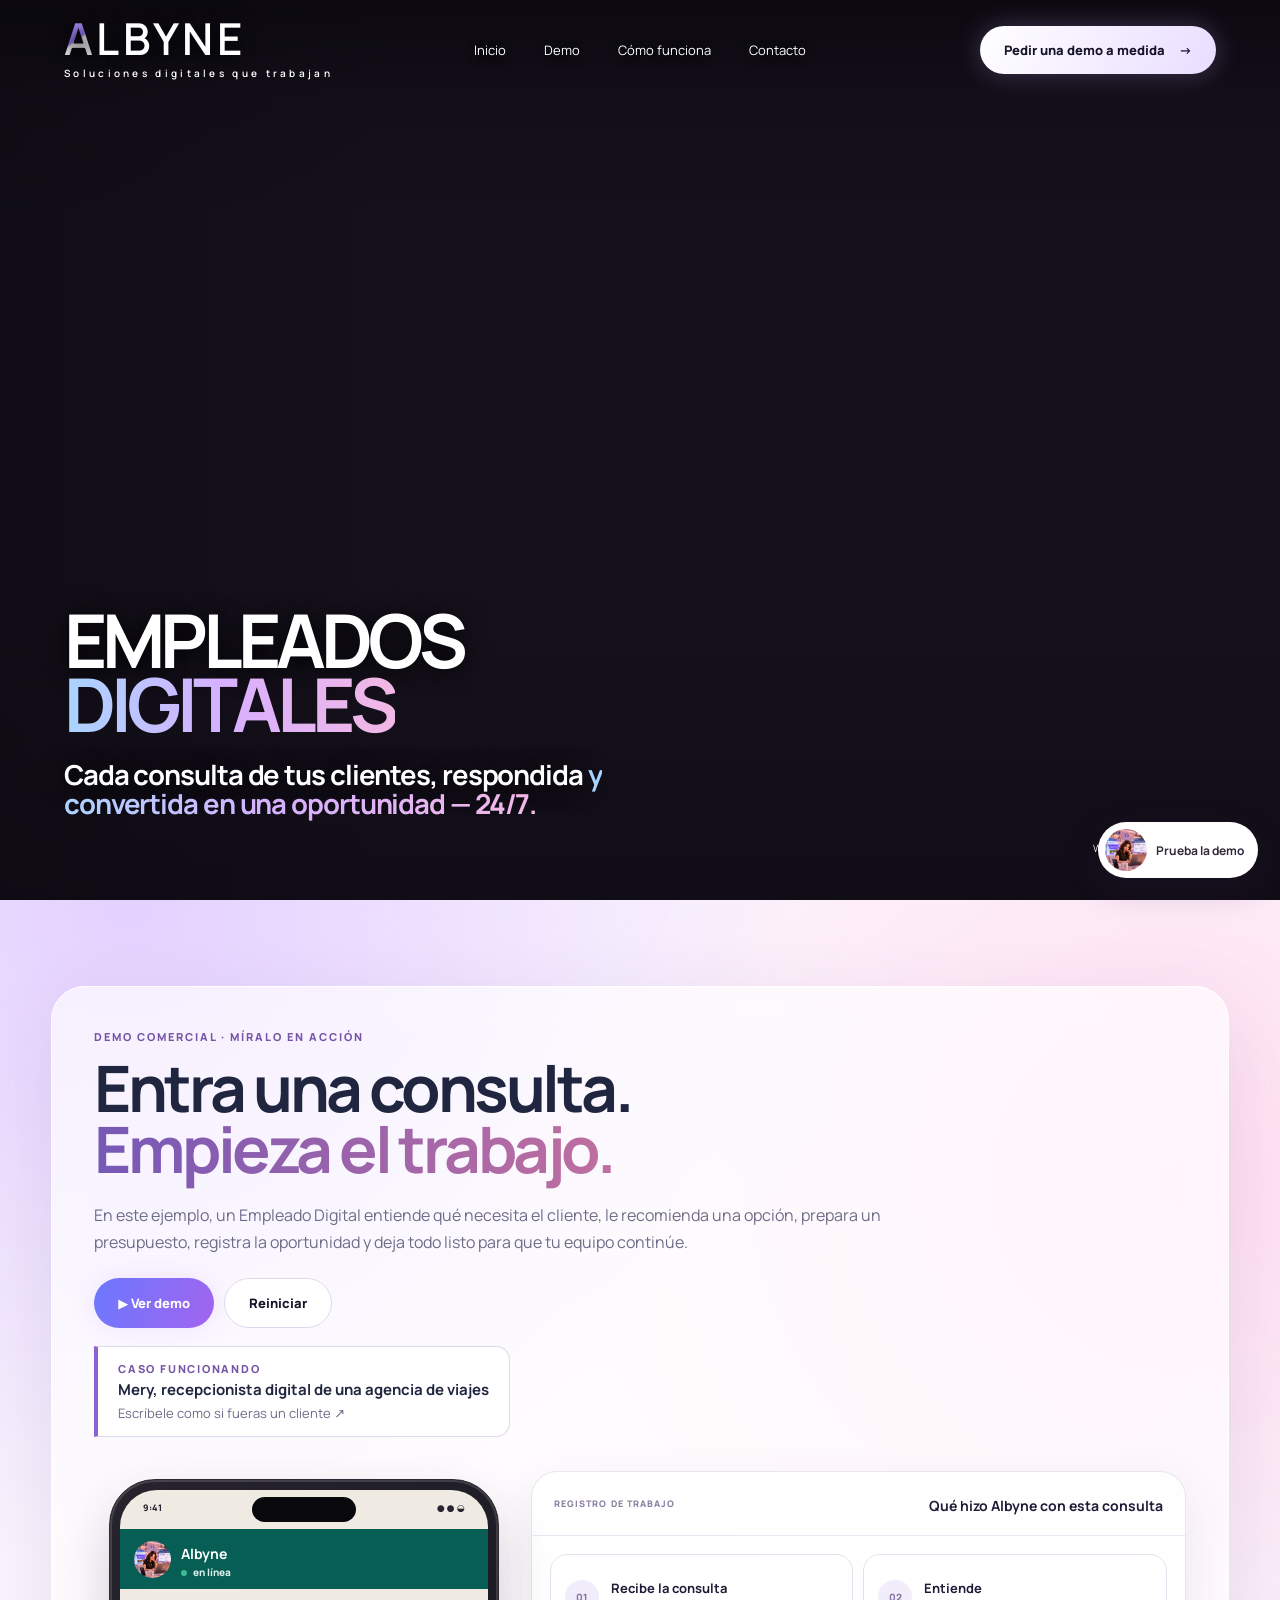
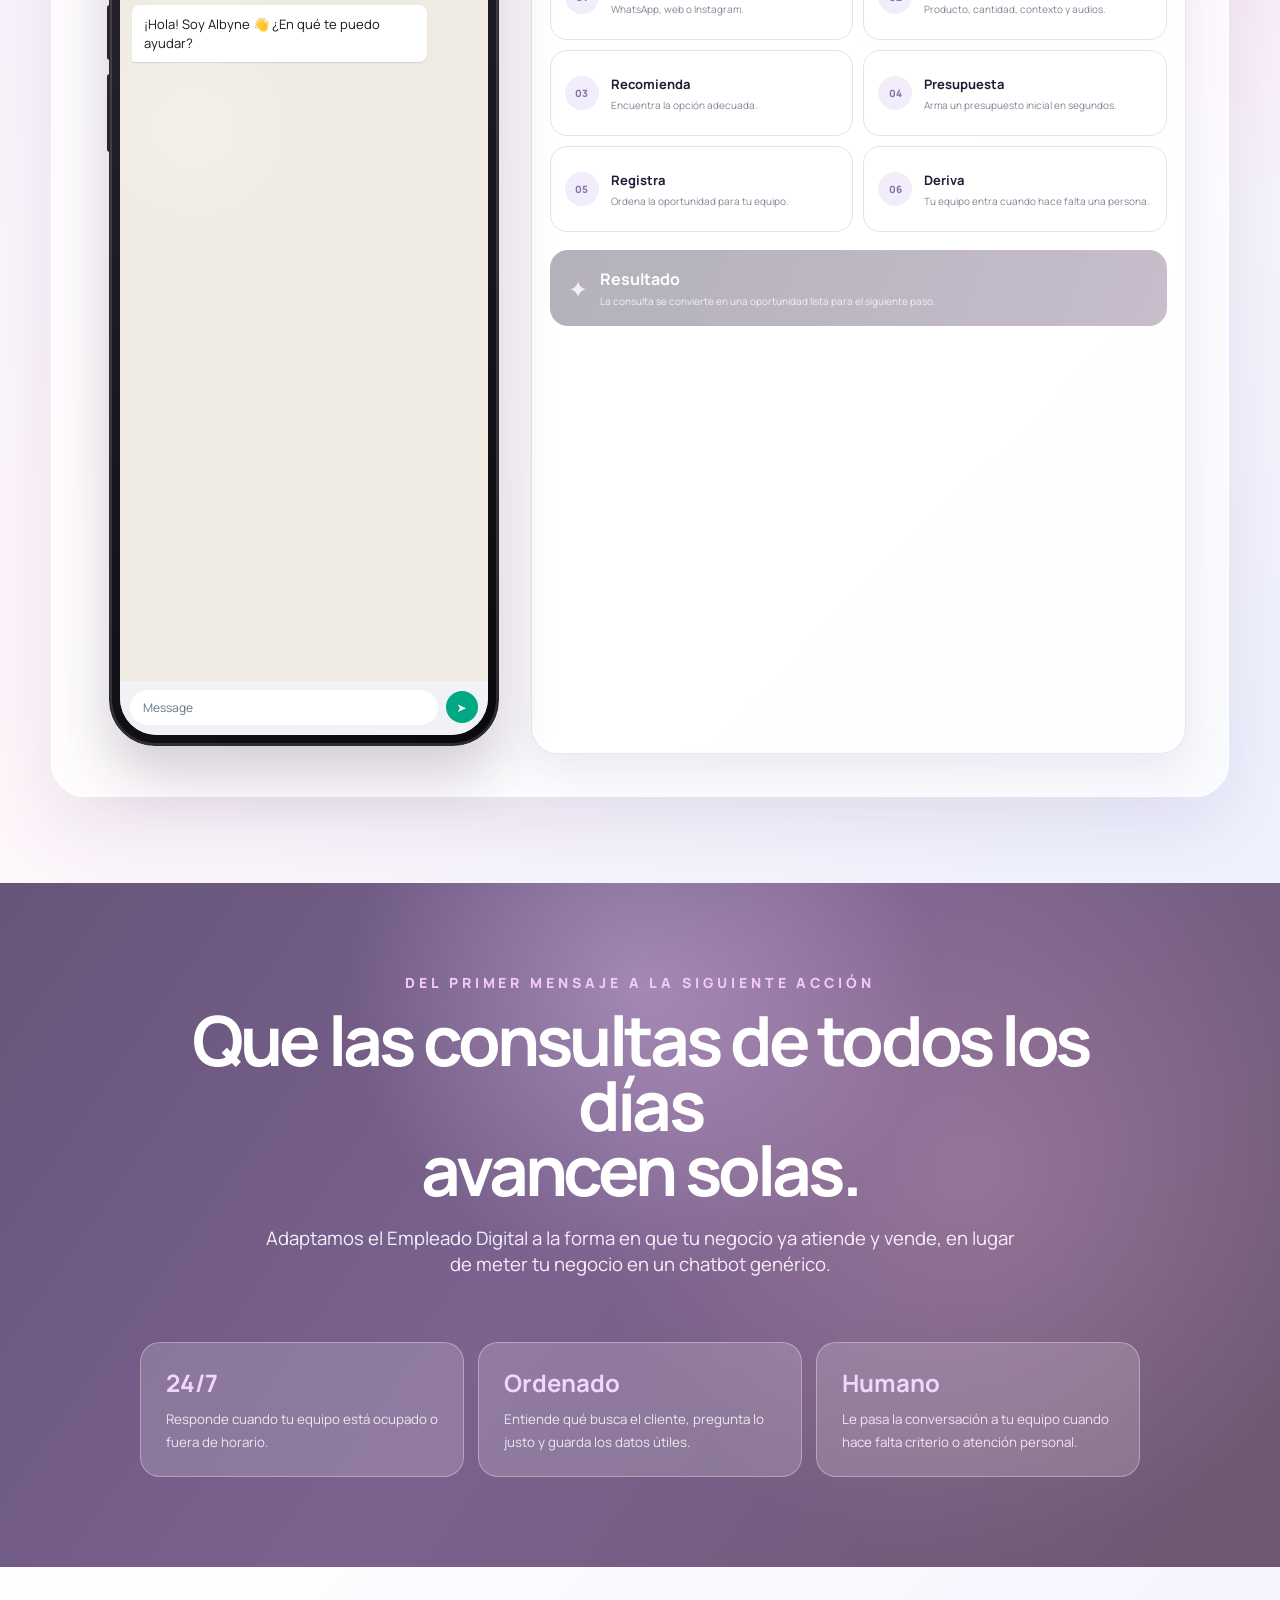
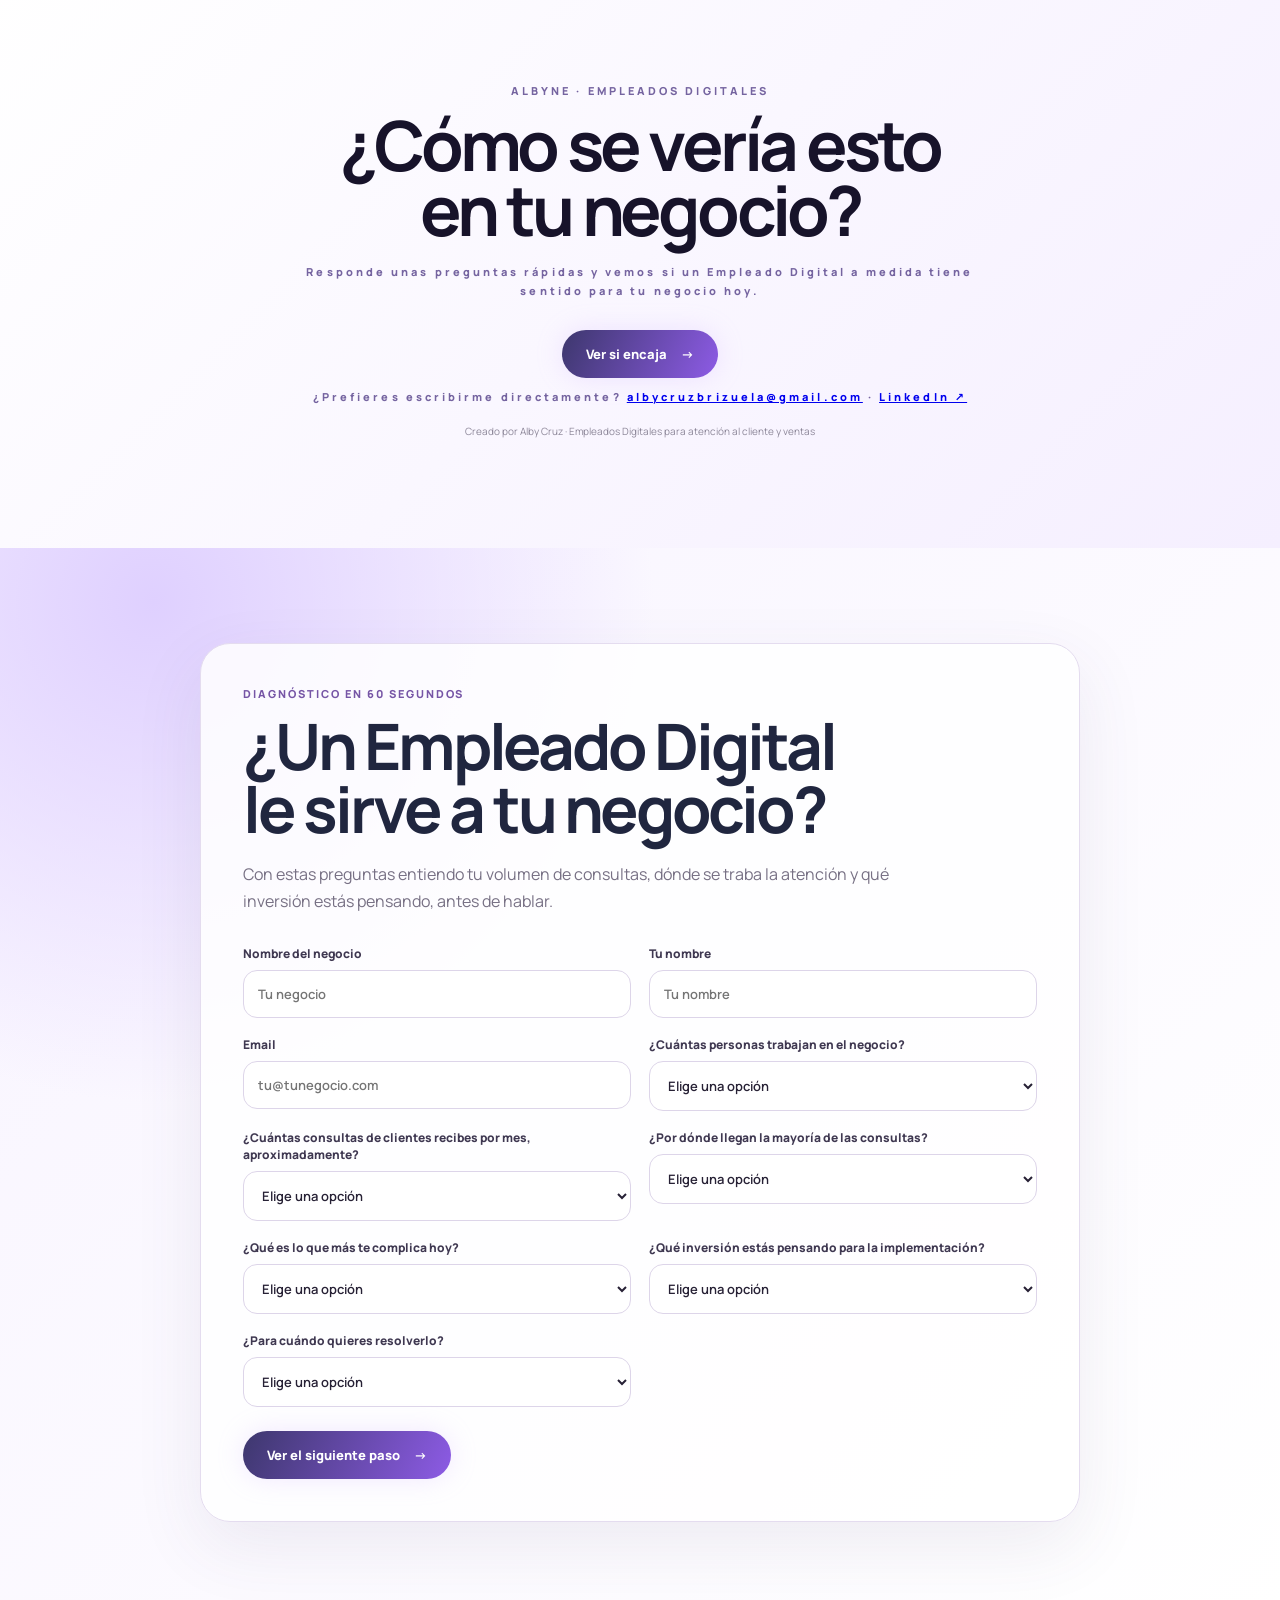
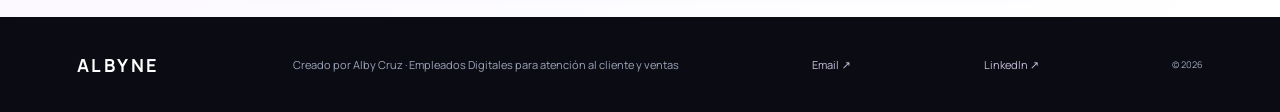
==== commit ca41f742: "Landing para público latinoamericano - Todos los textos visibles en español neutro (tú), incluidos e" ====
--- a/index.html
+++ b/index.html
@@ -1,27 +1,27 @@
 <!doctype html>
-<html lang="en"><head><meta charset="UTF-8"><meta name="viewport" content="width=device-width,initial-scale=1"><meta name="description" content="ALBYNE — Digital Employees for customer service and sales."><title>ALBYNE — Digital Employees</title><link rel="preconnect" href="https://fonts.googleapis.com"><link rel="preconnect" href="https://fonts.gstatic.com" crossorigin><link href="https://fonts.googleapis.com/css2?family=Manrope:wght@400;500;600;700;800&display=swap" rel="stylesheet"><link rel="stylesheet" href="styles.css"><script src="script.js" defer></script></head>
+<html lang="es"><head><meta charset="UTF-8"><meta name="viewport" content="width=device-width,initial-scale=1"><meta name="description" content="ALBYNE — Empleados digitales que atienden consultas y ayudan a vender por WhatsApp y web, 24/7."><title>ALBYNE — Empleados Digitales</title><link rel="preconnect" href="https://fonts.googleapis.com"><link rel="preconnect" href="https://fonts.gstatic.com" crossorigin><link href="https://fonts.googleapis.com/css2?family=Manrope:wght@400;500;600;700;800&display=swap" rel="stylesheet"><link rel="stylesheet" href="styles.css"><script src="script.js" defer></script></head>
 <body><main>
-<section class="hero" id="home"><video class="hero-media" autoplay muted loop playsinline preload="auto"><source media="(max-width: 700px) and (orientation: portrait)" src="heropagGROKVIDEOS-IMAGE/grok-video-c19049d0-9712-4e89-aa44-8636d945af66.mp4" type="video/mp4"><source src="videodefinitivo.mp4" type="video/mp4"></video><div class="shade"></div><header class="nav"><a class="brand brand-mark" href="#home"><span><i>A</i>LBYNE</span><small>Digital solutions that work</small></a><nav><a href="#home">Home</a><a href="#demo">Demo</a><a href="#how">How it works</a><a href="#contact">Contact</a></nav><a class="pill top" href="#qualification">Request a tailored demo <b>→</b></a></header><div class="hero-copy"><h1>DIGITAL<br><span>EMPLOYEES</span></h1><h2>Turn customer inquiries into<br><span>qualified opportunities — 24/7.</span></h2></div><div class="channels"><span>WHATSAPP</span><span>WEB</span><span>CRM</span></div></section>
+<section class="hero" id="home"><video class="hero-media" autoplay muted loop playsinline preload="auto"><source media="(max-width: 700px) and (orientation: portrait)" src="heropagGROKVIDEOS-IMAGE/grok-video-c19049d0-9712-4e89-aa44-8636d945af66.mp4" type="video/mp4"><source src="videodefinitivo.mp4" type="video/mp4"></video><div class="shade"></div><header class="nav"><a class="brand brand-mark" href="#home"><span><i>A</i>LBYNE</span><small>Soluciones digitales que trabajan</small></a><nav><a href="#home">Inicio</a><a href="#demo">Demo</a><a href="#how">Cómo funciona</a><a href="#contact">Contacto</a></nav><a class="pill top" href="#qualification">Pedir una demo a medida <b>→</b></a></header><div class="hero-copy"><h1>EMPLEADOS<br><span>DIGITALES</span></h1><h2>Cada consulta de tus clientes, respondida <span>y convertida en una oportunidad — 24/7.</span></h2></div><div class="channels"><span>WHATSAPP</span><span>WEB</span><span>CRM</span></div></section>
 
-<section class="demo-section" id="demo"><div class="demo-shell"><div class="demo-intro"><p class="eyebrow">COMMERCIAL DEMO · SEE IT IN ACTION</p><h2>An inquiry comes in.<br><span>The work starts.</span></h2><p>This example shows how a Digital Employee understands what a customer needs, recommends an option, prepares a quote, captures the opportunity and leaves your human team ready to continue.</p><div class="demo-actions"><button class="play-demo" id="playDemo">▶ Play demo</button><button class="reset-demo" id="resetDemo">Reset</button></div></div>
-<div class="demo-stage"><div class="phone-wrap"><div class="phone"><div class="phone-notch"></div><div class="phone-screen"><div class="phone-status"><span>9:41</span><span>● ● ◒</span></div><div class="chat-head"><div class="avatar"><img src="heropagGROKVIDEOS-IMAGE/Imagen de ChatGPT 30 sept 2026, 11_27_28 a.m..png" alt="Albyne"></div><div><b>Albyne</b><small><i></i> online</small></div></div><div class="chat-stream" id="chatStream"><div class="bubble assistant visible">Hi! I’m Albyne 👋 How can I help?</div><div class="bubble client" data-step="1">Hi, I need 3 speakers for this Saturday.</div><div class="bubble assistant" data-step="2">Got it. Are they for an event, a business or personal use? You can also send a voice note if you prefer.</div><div class="bubble client audio" data-step="2">◉ Voice note: “They’re for an event. I need 3 units and a quote.”</div><div class="bubble assistant" data-step="3">Perfect. I’d suggest the Pro X1: good power, available stock and a strong fit for events.</div><div class="bubble assistant" data-step="4">Here’s the quote: 3 × Pro X1 · Demo total: USD 450.</div><div class="bubble assistant" data-step="5">To get the order ready, what’s your name and best contact number?</div><div class="bubble client" data-step="5">Martin, +1 305 555 1234.</div><div class="bubble assistant" data-step="5">Thanks, Martin. I have everything needed to continue with your order.</div><div class="bubble assistant" data-step="6">Done. If needed, I can hand this conversation to a person on your team for follow-up.</div></div><div class="phone-input"><span>Message</span><b>➤</b></div></div></div></div>
+<section class="demo-section" id="demo"><div class="demo-shell"><div class="demo-intro"><p class="eyebrow">DEMO COMERCIAL · MÍRALO EN ACCIÓN</p><h2>Entra una consulta.<br><span>Empieza el trabajo.</span></h2><p>En este ejemplo, un Empleado Digital entiende qué necesita el cliente, le recomienda una opción, prepara un presupuesto, registra la oportunidad y deja todo listo para que tu equipo continúe.</p><div class="demo-actions"><button class="play-demo" id="playDemo">▶ Ver demo</button><button class="reset-demo" id="resetDemo">Reiniciar</button></div><a class="real-case" href="https://goodtravelagency.vercel.app/" target="_blank" rel="noopener"><span>Caso funcionando</span><b>Mery, recepcionista digital de una agencia de viajes</b><small>Escríbele como si fueras un cliente ↗</small></a></div>
+<div class="demo-stage"><div class="phone-wrap"><div class="phone"><div class="phone-notch"></div><div class="phone-screen"><div class="phone-status"><span>9:41</span><span>● ● ◒</span></div><div class="chat-head"><div class="avatar"><img src="heropagGROKVIDEOS-IMAGE/Imagen de ChatGPT 30 sept 2026, 11_27_28 a.m..png" alt="Albyne"></div><div><b>Albyne</b><small><i></i> en línea</small></div></div><div class="chat-stream" id="chatStream"><div class="bubble assistant visible">¡Hola! Soy Albyne 👋 ¿En qué te puedo ayudar?</div><div class="bubble client" data-step="1">Hola, necesito 3 parlantes para este sábado.</div><div class="bubble assistant" data-step="2">Perfecto. ¿Son para un evento, un negocio o uso personal? Si prefieres, mándame un audio.</div><div class="bubble client audio" data-step="2">◉ Audio: “Son para un evento. Necesito 3 y un presupuesto.”</div><div class="bubble assistant" data-step="3">Te recomiendo el Pro X1: buena potencia, hay stock y es ideal para eventos.</div><div class="bubble assistant" data-step="4">Este es el presupuesto: 3 × Pro X1 · Total de ejemplo: USD 450.</div><div class="bubble assistant" data-step="5">Para dejar listo el pedido, ¿me pasas tu nombre y un teléfono de contacto?</div><div class="bubble client" data-step="5">Martín, 11 5555-1234.</div><div class="bubble assistant" data-step="5">Gracias, Martín. Ya tengo todo para avanzar con tu pedido.</div><div class="bubble assistant" data-step="6">Listo. Si hace falta, le paso esta conversación a una persona del equipo para que siga.</div></div><div class="phone-input"><span>Message</span><b>➤</b></div></div></div></div>
 
-<div class="circuit-card"><div class="circuit-head"><small>OPERATION LOG</small><b>What Albyne did with this inquiry</b></div><div class="circuit-grid"><div class="circuit-step" data-step="1"><span>01</span><div><b>Receives the inquiry</b><small class="step-default">WhatsApp, web or Instagram.</small><small class="step-result">✓ Request: 3 speakers for Saturday</small></div></div><div class="circuit-step" data-step="2"><span>02</span><div><b>Understands</b><small class="step-default">Product, quantity, context and voice notes.</small><small class="step-result">✓ Event · 3 units · needs a quote</small></div></div><div class="circuit-step" data-step="3"><span>03</span><div><b>Recommends</b><small class="step-default">Finds the right option.</small><small class="step-result">✓ Pro X1 · available stock · event use</small></div></div><div class="circuit-step" data-step="4"><span>04</span><div><b>Quotes</b><small class="step-default">Prepares an initial quote in seconds.</small><small class="step-result">✓ 3 × Pro X1 · Demo total: USD 450</small></div></div><div class="circuit-step" data-step="5"><span>05</span><div><b>Captures</b><small class="step-default">Organizes the opportunity for your team.</small><small class="step-result">✓ Martin · contact + request captured</small></div></div><div class="circuit-step" data-step="6"><span>06</span><div><b>Hands off</b><small class="step-default">Your team steps in when human attention is needed.</small><small class="step-result">✓ Opportunity ready for human follow-up</small></div></div></div><div class="demo-result" id="demoResult"><span>✦</span><div><b>Result</b><small>The inquiry becomes a qualified opportunity ready for the next step.</small></div></div></div></div></div></section>
+<div class="circuit-card"><div class="circuit-head"><small>REGISTRO DE TRABAJO</small><b>Qué hizo Albyne con esta consulta</b></div><div class="circuit-grid"><div class="circuit-step" data-step="1"><span>01</span><div><b>Recibe la consulta</b><small class="step-default">WhatsApp, web o Instagram.</small><small class="step-result">✓ Pedido: 3 parlantes para el sábado</small></div></div><div class="circuit-step" data-step="2"><span>02</span><div><b>Entiende</b><small class="step-default">Producto, cantidad, contexto y audios.</small><small class="step-result">✓ Evento · 3 unidades · pide presupuesto</small></div></div><div class="circuit-step" data-step="3"><span>03</span><div><b>Recomienda</b><small class="step-default">Encuentra la opción adecuada.</small><small class="step-result">✓ Pro X1 · con stock · para eventos</small></div></div><div class="circuit-step" data-step="4"><span>04</span><div><b>Presupuesta</b><small class="step-default">Arma un presupuesto inicial en segundos.</small><small class="step-result">✓ 3 × Pro X1 · Total de ejemplo: USD 450</small></div></div><div class="circuit-step" data-step="5"><span>05</span><div><b>Registra</b><small class="step-default">Ordena la oportunidad para tu equipo.</small><small class="step-result">✓ Martín · contacto y pedido registrados</small></div></div><div class="circuit-step" data-step="6"><span>06</span><div><b>Deriva</b><small class="step-default">Tu equipo entra cuando hace falta una persona.</small><small class="step-result">✓ Oportunidad lista para el seguimiento</small></div></div></div><div class="demo-result" id="demoResult"><span>✦</span><div><b>Resultado</b><small>La consulta se convierte en una oportunidad lista para el siguiente paso.</small></div></div></div></div></div></section>
 
-<section class="statement" id="how"><div class="statement-inner"><p class="eyebrow">FROM FIRST MESSAGE TO NEXT ACTION</p><h2>Let routine inquiries<br>move forward automatically.</h2><span class="statement-sub">We adapt the Digital Employee to the way your business already serves customers and sells — instead of forcing your business into a generic chatbot.</span><div class="proof"><div><b>24/7</b><small>Responds when your team is busy or offline.</small></div><div><b>Qualified</b><small>Understands intent, asks the right questions and captures useful information.</small></div><div><b>Human</b><small>Hands off the conversation when judgment or personal attention is needed.</small></div></div></div></section>
+<section class="statement" id="how"><div class="statement-inner"><p class="eyebrow">DEL PRIMER MENSAJE A LA SIGUIENTE ACCIÓN</p><h2>Que las consultas de todos los días<br>avancen solas.</h2><span class="statement-sub">Adaptamos el Empleado Digital a la forma en que tu negocio ya atiende y vende, en lugar de meter tu negocio en un chatbot genérico.</span><div class="proof"><div><b>24/7</b><small>Responde cuando tu equipo está ocupado o fuera de horario.</small></div><div><b>Ordenado</b><small>Entiende qué busca el cliente, pregunta lo justo y guarda los datos útiles.</small></div><div><b>Humano</b><small>Le pasa la conversación a tu equipo cuando hace falta criterio o atención personal.</small></div></div></div></section>
 
-<section class="contact" id="contact"><p>ALBYNE · DIGITAL EMPLOYEES</p><h2>What would this look like<br>in your business?</h2><p class="contact-copy">Answer a few quick questions so we can see whether a tailored Digital Employee makes sense for your current operation.</p><a class="pill" href="#qualification">Check the fit <b>→</b></a><p class="contact-direct">Prefer to contact me directly? <a href="mailto:albycruzbrizuela@gmail.com">albycruzbrizuela@gmail.com</a> · <a href="https://www.linkedin.com/in/albinacb/" target="_blank" rel="noopener">LinkedIn ↗</a></p><span class="contact-pending">Built by Alby Cruz · Digital Employees for Customer Service & Sales</span></section>
-<section class="qualification" id="qualification"><div class="qualification-shell"><p class="eyebrow">60-SECOND FIT CHECK</p><h2>Could a Digital Employee<br>fit your business?</h2><p class="qualification-intro">This quick check helps us understand your volume, bottleneck and implementation range before we talk.</p><form id="qualificationForm" class="qualification-form">
-<label>Company or business name<input name="company" required placeholder="Your business"></label>
-<label>Your name<input name="name" required placeholder="Your name"></label>
-<label>Work email<input name="email" type="email" required placeholder="you@company.com"></label>
-<label>How many people work in the business?<select name="teamSize" required><option value="">Select one</option><option>1–5</option><option>6–20</option><option>21–50</option><option>51–200</option><option>200+</option></select></label>
-<label>About how many customer inquiries do you receive per month?<select name="volume" required><option value="">Select one</option><option>Under 50</option><option>50–200</option><option>200–500</option><option>500–1,000</option><option>1,000+</option></select></label>
-<label>Where do most inquiries come from?<select name="channel" required><option value="">Select one</option><option>WhatsApp</option><option>Instagram</option><option>Website</option><option>Phone</option><option>Email</option><option>Multiple channels</option></select></label>
-<label>What is the biggest friction today?<select name="pain" required><option value="">Select one</option><option>Slow replies</option><option>Repeated questions</option><option>Lost leads or missed messages</option><option>Booking or scheduling</option><option>Quotes take too long</option><option>Follow-up is inconsistent</option><option>Other</option></select></label>
-<label>What implementation range are you considering?<select name="budget" required><option value="">Select one</option><option value="under500">Under USD 500</option><option value="500-1500">USD 500–1,500</option><option value="1500-3000">USD 1,500–3,000</option><option value="3000plus">USD 3,000+</option></select></label>
-<label>How soon would you want to improve this?<select name="timing" required><option value="">Select one</option><option>This month</option><option>Within 1–3 months</option><option>Later / exploring</option></select></label>
-<button class="pill qualification-submit" type="submit">See next step <b>→</b></button></form><div class="qualification-result" id="qualificationResult" hidden></div></div></section>
+<section class="contact" id="contact"><p>ALBYNE · EMPLEADOS DIGITALES</p><h2>¿Cómo se vería esto<br>en tu negocio?</h2><p class="contact-copy">Responde unas preguntas rápidas y vemos si un Empleado Digital a medida tiene sentido para tu negocio hoy.</p><a class="pill" href="#qualification">Ver si encaja <b>→</b></a><p class="contact-direct">¿Prefieres escribirme directamente? <a href="mailto:albycruzbrizuela@gmail.com">albycruzbrizuela@gmail.com</a> · <a href="https://www.linkedin.com/in/albinacb/" target="_blank" rel="noopener">LinkedIn ↗</a></p><span class="contact-pending">Creado por Alby Cruz · Empleados Digitales para atención al cliente y ventas</span></section>
+<section class="qualification" id="qualification"><div class="qualification-shell"><p class="eyebrow">DIAGNÓSTICO EN 60 SEGUNDOS</p><h2>¿Un Empleado Digital<br>le sirve a tu negocio?</h2><p class="qualification-intro">Con estas preguntas entiendo tu volumen de consultas, dónde se traba la atención y qué inversión estás pensando, antes de hablar.</p><form id="qualificationForm" class="qualification-form">
+<label>Nombre del negocio<input name="company" required placeholder="Tu negocio"></label>
+<label>Tu nombre<input name="name" required placeholder="Tu nombre"></label>
+<label>Email<input name="email" type="email" required placeholder="tu@tunegocio.com"></label>
+<label>¿Cuántas personas trabajan en el negocio?<select name="teamSize" required><option value="">Elige una opción</option><option>1–5</option><option>6–20</option><option>21–50</option><option>51–200</option><option>200+</option></select></label>
+<label>¿Cuántas consultas de clientes recibes por mes, aproximadamente?<select name="volume" required><option value="">Elige una opción</option><option>Menos de 50</option><option>50–200</option><option>200–500</option><option>500–1.000</option><option>Más de 1.000</option></select></label>
+<label>¿Por dónde llegan la mayoría de las consultas?<select name="channel" required><option value="">Elige una opción</option><option>WhatsApp</option><option>Instagram</option><option>Página web</option><option>Teléfono</option><option>Email</option><option>Varios canales</option></select></label>
+<label>¿Qué es lo que más te complica hoy?<select name="pain" required><option value="">Elige una opción</option><option>Respondemos tarde</option><option>Las mismas preguntas una y otra vez</option><option>Se pierden mensajes o clientes</option><option>Turnos o reservas</option><option>Los presupuestos tardan mucho</option><option>No hacemos seguimiento</option><option>Otro</option></select></label>
+<label>¿Qué inversión estás pensando para la implementación?<select name="budget" required><option value="">Elige una opción</option><option value="under500">Menos de USD 500</option><option value="500-1500">USD 500–1.500</option><option value="1500-3000">USD 1.500–3.000</option><option value="3000plus">Más de USD 3.000</option></select></label>
+<label>¿Para cuándo quieres resolverlo?<select name="timing" required><option value="">Elige una opción</option><option>Este mes</option><option>En 1 a 3 meses</option><option>Más adelante / estoy averiguando</option></select></label>
+<button class="pill qualification-submit" type="submit">Ver el siguiente paso <b>→</b></button></form><div class="qualification-result" id="qualificationResult" hidden></div></div></section>
 
-<button class="albyne-launcher" id="albyneLauncher" type="button" aria-label="Try Albyne"><img src="heropagGROKVIDEOS-IMAGE/Imagen de ChatGPT 30 sept 2026, 11_27_28 a.m..png" alt=""><span>Try the demo</span></button><aside class="albyne-assistant" id="albyneAssistant" aria-hidden="true"><div class="albyne-assistant-head"><img src="heropagGROKVIDEOS-IMAGE/Imagen de ChatGPT 30 sept 2026, 11_27_28 a.m..png" alt="Albyne"><div><b>Albyne</b><small>Interactive demo · online</small></div><button id="closeAlbyne" aria-label="Close">×</button></div><div class="albyne-assistant-chat" id="albyneLiveChat"><div class="live-msg bot">Hi! I’m Albyne 👋<br>Tell me in a few words: what would you like to improve in your customer service or sales process?</div></div><form class="albyne-assistant-form" id="albyneForm"><input id="albyneInput" autocomplete="off" placeholder="Type your answer…" aria-label="Your answer"><button type="submit">➤</button></form></aside></main>
-<footer><b>ALBYNE</b><span>Built by Alby Cruz · Digital Employees for Customer Service & Sales</span><a href="mailto:albycruzbrizuela@gmail.com" style="color:#c9c0dd;text-decoration:none">Email ↗</a><a href="https://www.linkedin.com/in/albinacb/" target="_blank" rel="noopener" style="color:#c9c0dd;text-decoration:none">LinkedIn ↗</a><small>© 2026</small></footer></body></html>+<button class="albyne-launcher" id="albyneLauncher" type="button" aria-label="Probar a Albyne"><img src="heropagGROKVIDEOS-IMAGE/Imagen de ChatGPT 30 sept 2026, 11_27_28 a.m..png" alt=""><span>Prueba la demo</span></button><aside class="albyne-assistant" id="albyneAssistant" aria-hidden="true"><div class="albyne-assistant-head"><img src="heropagGROKVIDEOS-IMAGE/Imagen de ChatGPT 30 sept 2026, 11_27_28 a.m..png" alt="Albyne"><div><b>Albyne</b><small>Demo interactiva · en línea</small></div><button id="closeAlbyne" aria-label="Cerrar">×</button></div><div class="albyne-assistant-chat" id="albyneLiveChat"><div class="live-msg bot">¡Hola! Soy Albyne 👋<br>Cuéntame en pocas palabras: ¿qué te gustaría mejorar en la atención o en las ventas de tu negocio?</div></div><form class="albyne-assistant-form" id="albyneForm"><input id="albyneInput" autocomplete="off" placeholder="Escribe tu respuesta…" aria-label="Tu respuesta"><button type="submit">➤</button></form></aside></main>
+<footer><b>ALBYNE</b><span>Creado por Alby Cruz · Empleados Digitales para atención al cliente y ventas</span><a href="mailto:albycruzbrizuela@gmail.com" style="color:#c9c0dd;text-decoration:none">Email ↗</a><a href="https://www.linkedin.com/in/albinacb/" target="_blank" rel="noopener" style="color:#c9c0dd;text-decoration:none">LinkedIn ↗</a><small>© 2026</small></footer></body></html>
--- a/styles.css
+++ b/styles.css
@@ -92,3 +92,11 @@
 .qualification-result h3{margin:0 0 10px;font-size:26px}.qualification-result p{color:#696176;line-height:1.6}
 .qualification-result a{margin-top:12px;background:linear-gradient(115deg,#3d376d,#8d5be5);color:#fff}
 @media(max-width:700px){.qualification{padding:60px 14px}.qualification-shell{padding:24px 16px;border-radius:24px}.qualification-form{grid-template-columns:1fr}.qualification-submit{grid-column:auto}.contact-copy{font-size:14px}}
+
+/* Caso funcionando: link a una demo real (Mery) */
+.real-case{display:inline-flex;flex-direction:column;gap:4px;margin-top:18px;padding:14px 20px;border:1px solid #ddd8eb;border-left:4px solid #8a63d2;border-radius:0 14px 14px 0;background:#fff;color:#20263f;text-decoration:none;max-width:100%;transition:border-color .2s,box-shadow .2s}
+.real-case span{font-size:11px;font-weight:800;letter-spacing:.16em;text-transform:uppercase;color:#7655a6}
+.real-case b{font-size:15px;line-height:1.35}
+.real-case small{font-size:13px;color:#6d6d89}
+.real-case:hover,.real-case:focus-visible{border-color:#b9a4e6;box-shadow:0 6px 22px rgba(118,88,182,.14)}
+@media(max-width:700px){.phone{width:min(350px,100%);box-sizing:border-box}}
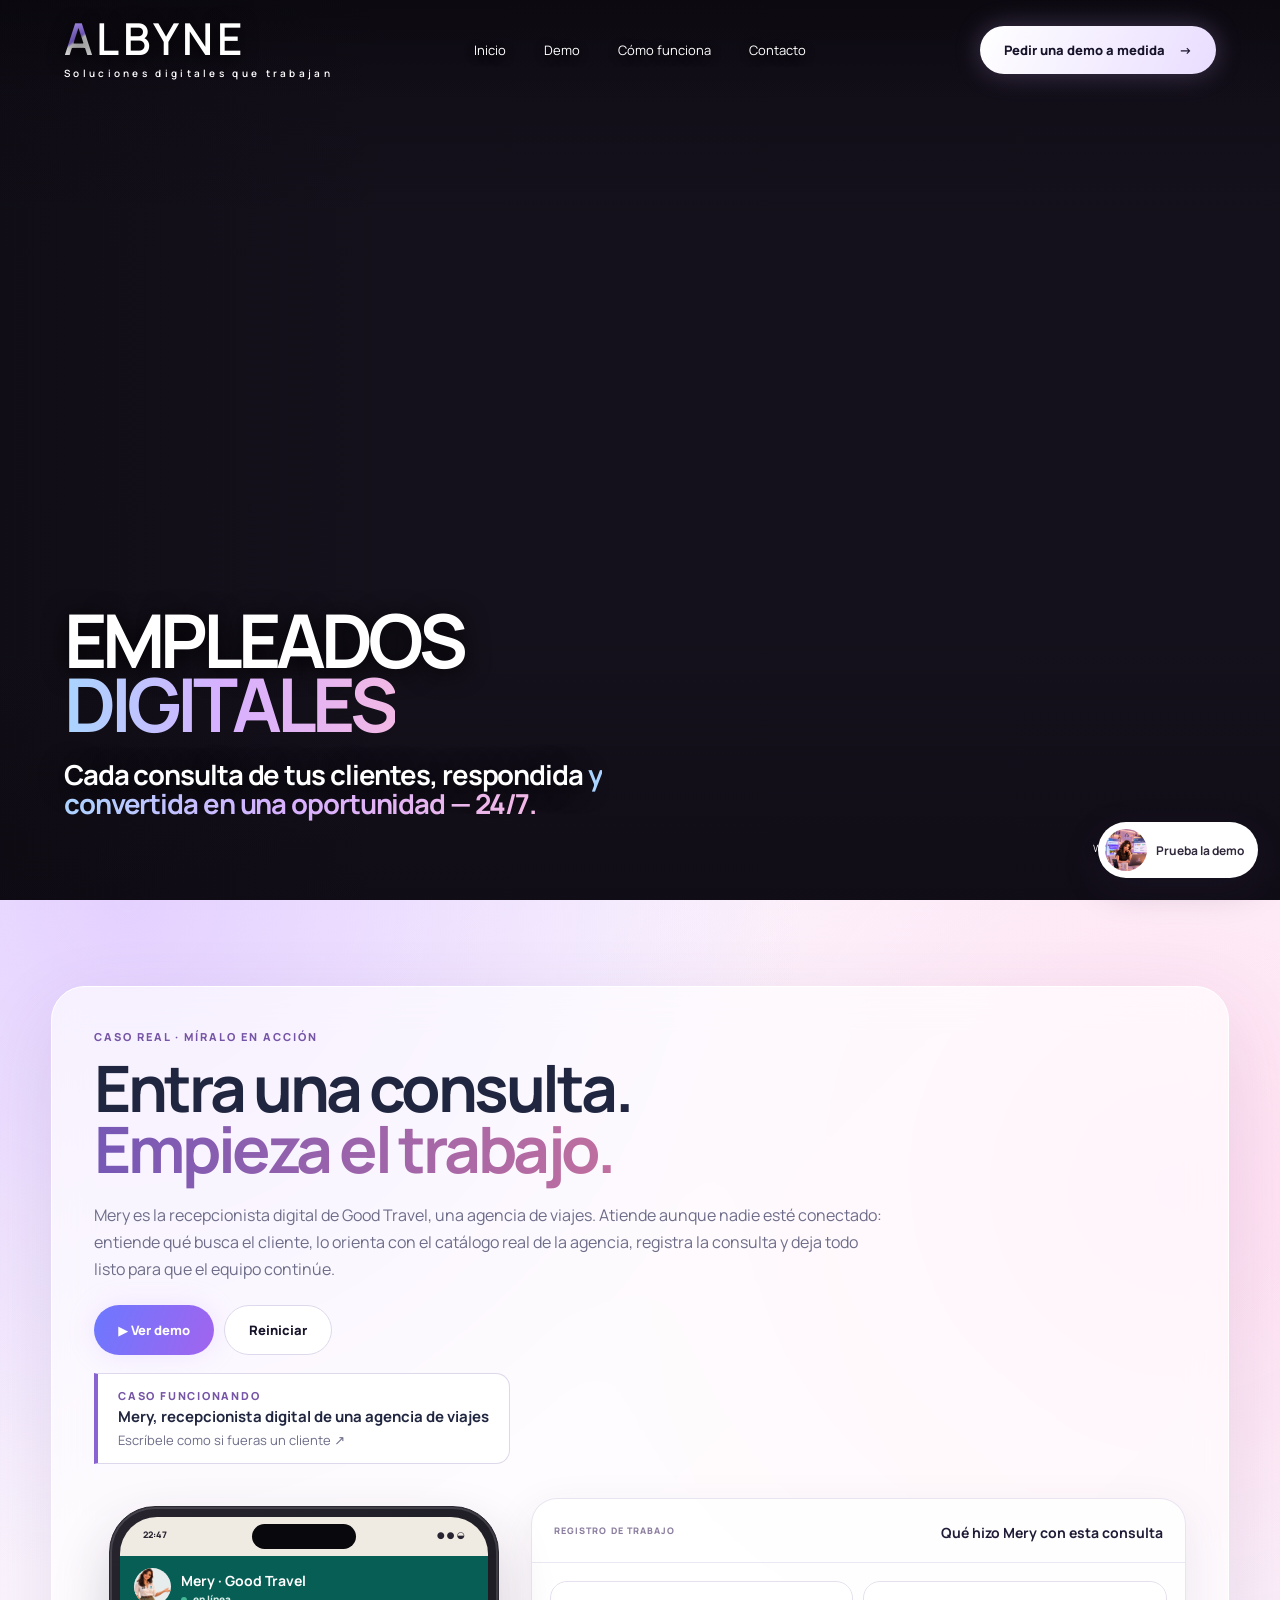
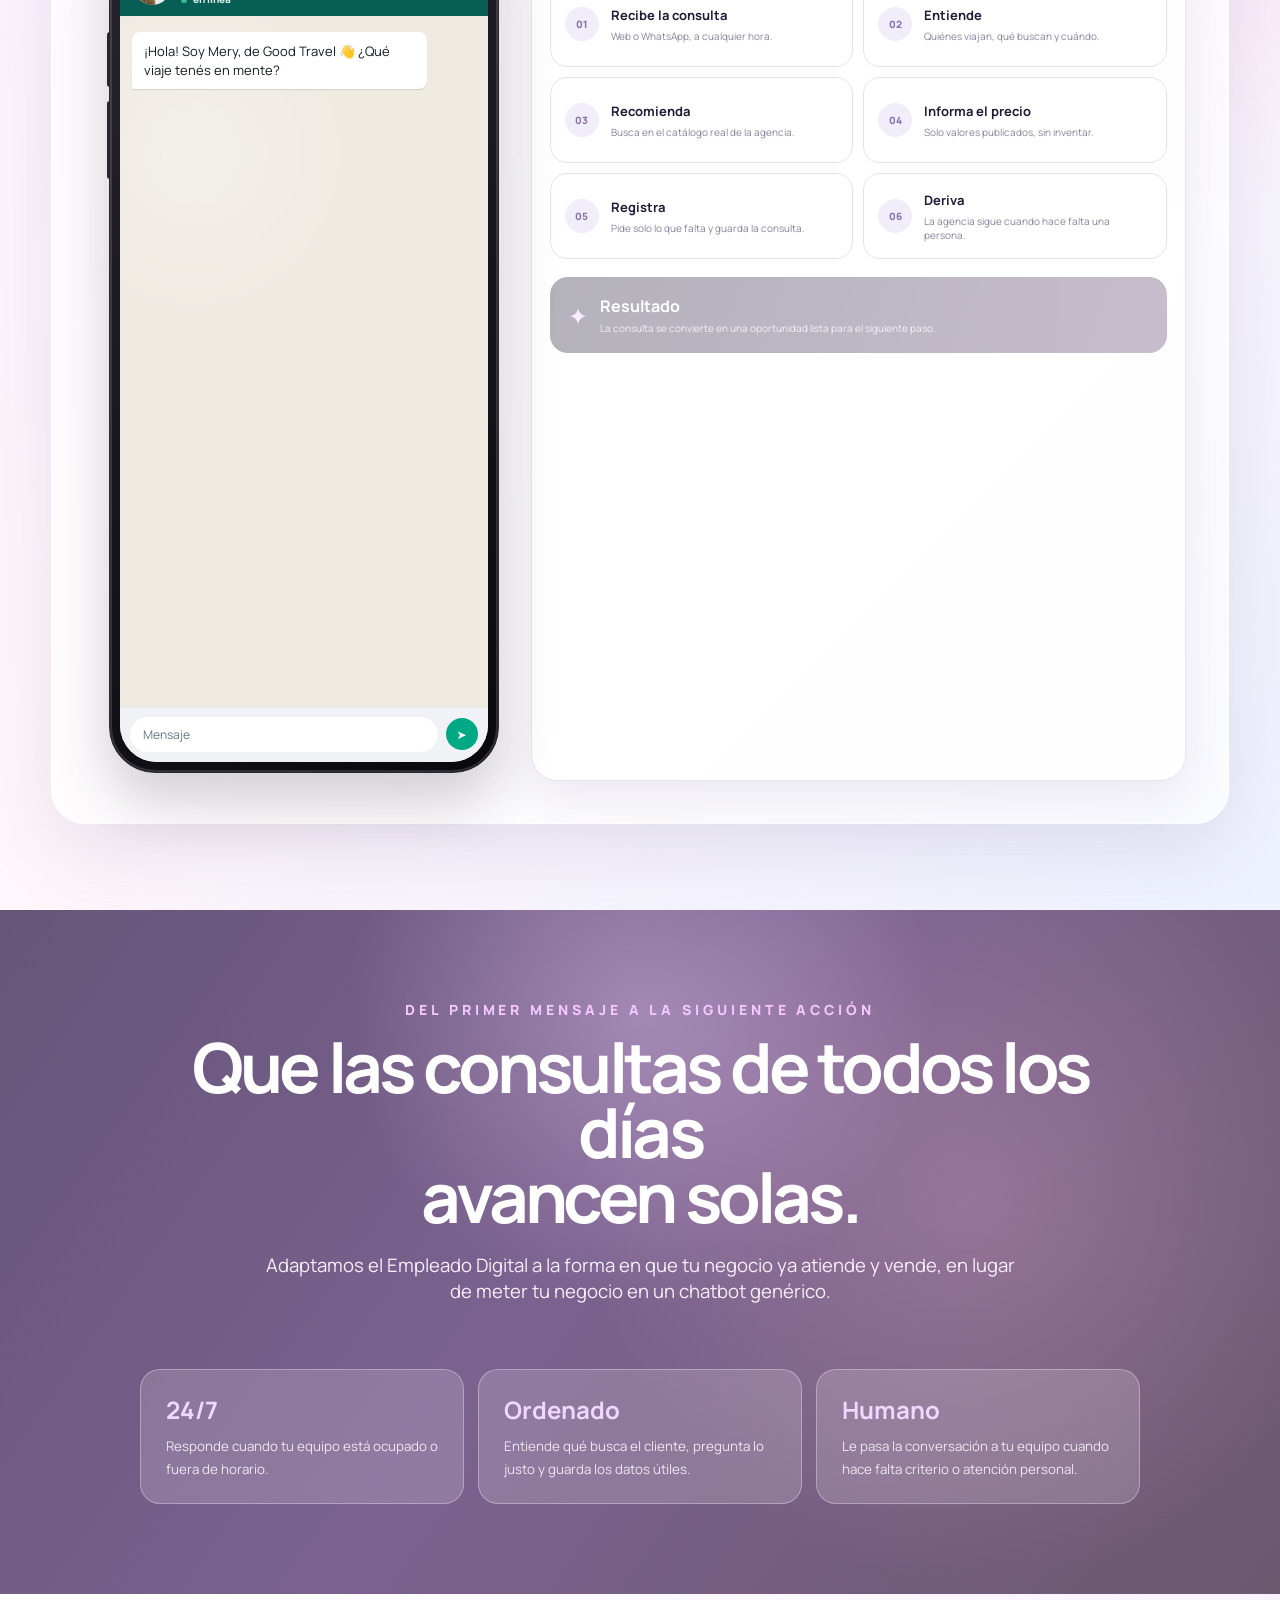
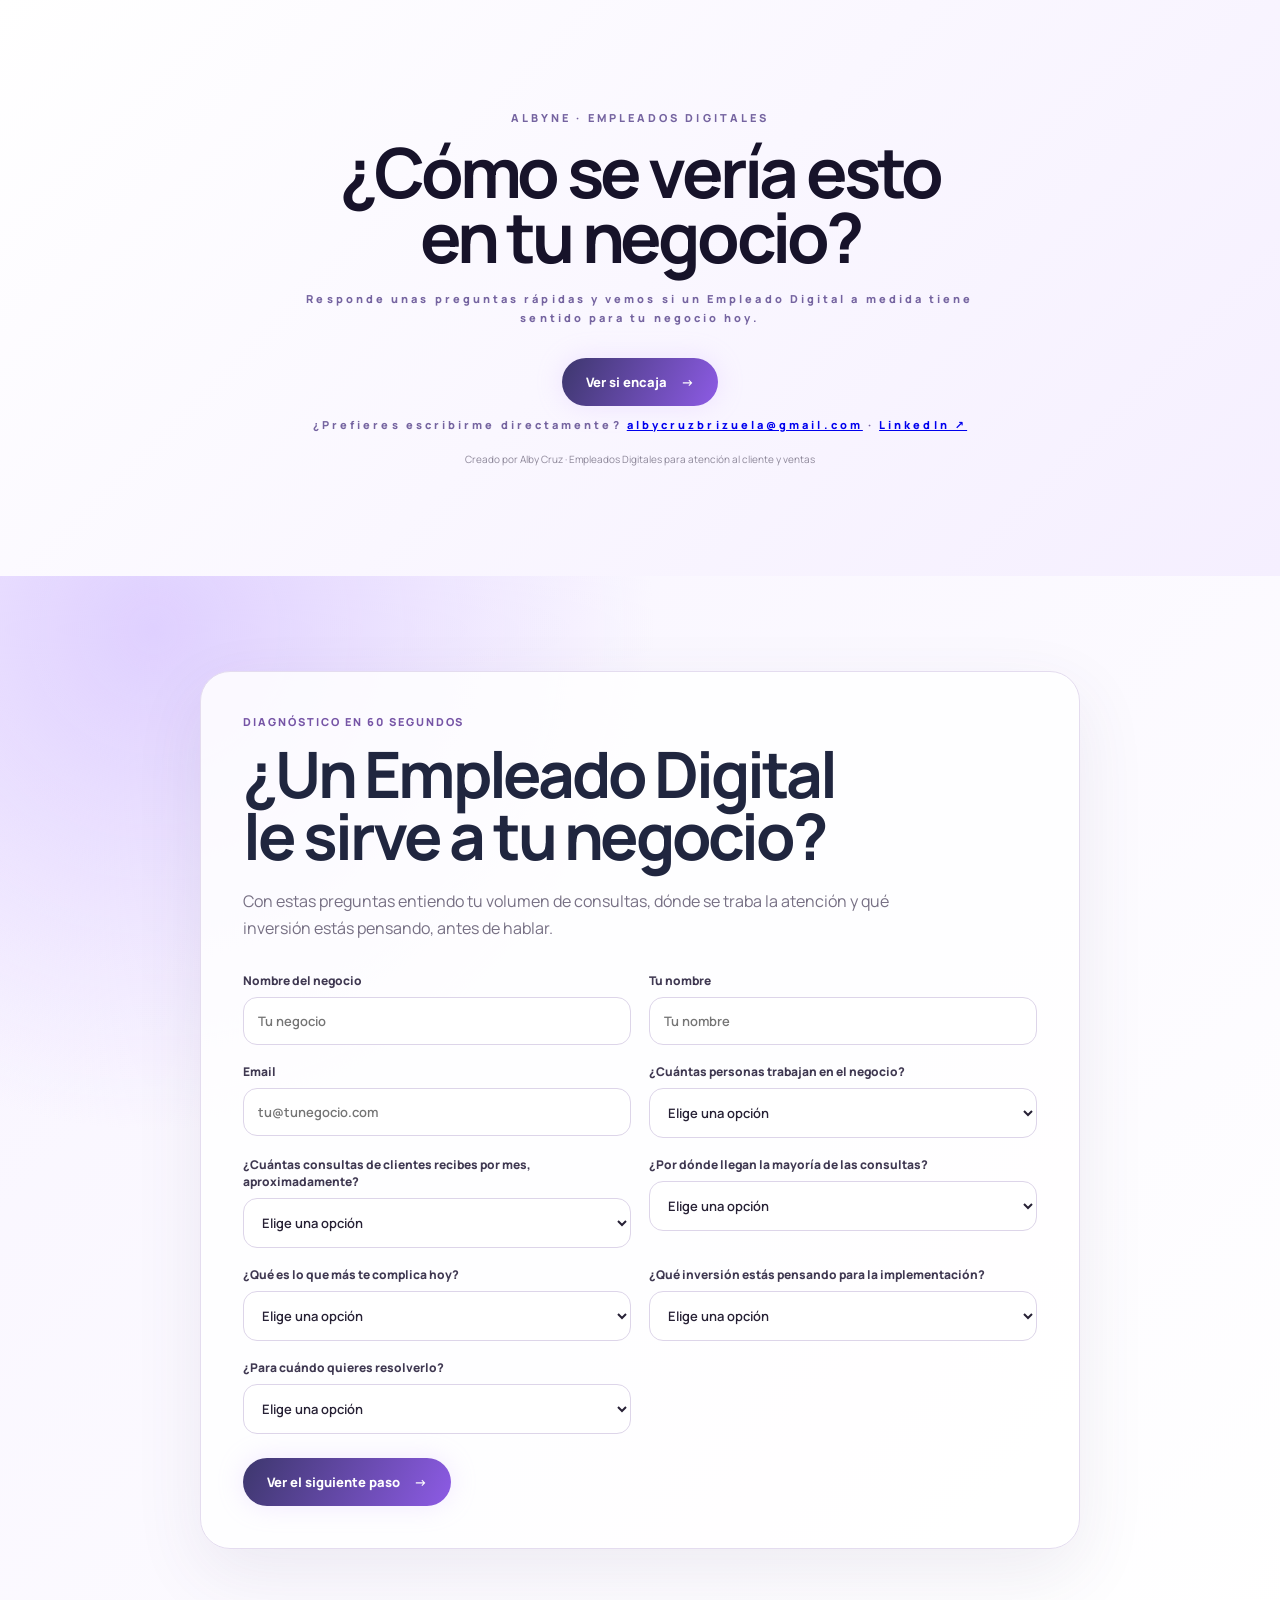
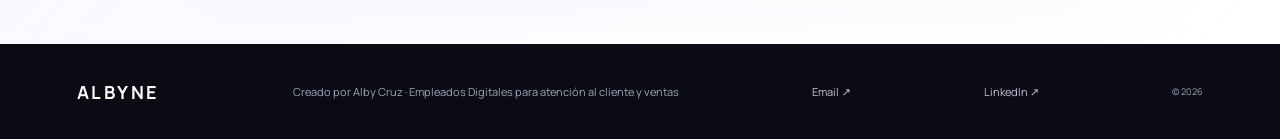
==== commit abc10dc9: "Landing y animación cuentan el mismo caso real: Mery en Good Travel - Demo del teléfono: Mery atiend" ====
--- a/index.html
+++ b/index.html
@@ -3,10 +3,10 @@
 <body><main>
 <section class="hero" id="home"><video class="hero-media" autoplay muted loop playsinline preload="auto"><source media="(max-width: 700px) and (orientation: portrait)" src="heropagGROKVIDEOS-IMAGE/grok-video-c19049d0-9712-4e89-aa44-8636d945af66.mp4" type="video/mp4"><source src="videodefinitivo.mp4" type="video/mp4"></video><div class="shade"></div><header class="nav"><a class="brand brand-mark" href="#home"><span><i>A</i>LBYNE</span><small>Soluciones digitales que trabajan</small></a><nav><a href="#home">Inicio</a><a href="#demo">Demo</a><a href="#how">Cómo funciona</a><a href="#contact">Contacto</a></nav><a class="pill top" href="#qualification">Pedir una demo a medida <b>→</b></a></header><div class="hero-copy"><h1>EMPLEADOS<br><span>DIGITALES</span></h1><h2>Cada consulta de tus clientes, respondida <span>y convertida en una oportunidad — 24/7.</span></h2></div><div class="channels"><span>WHATSAPP</span><span>WEB</span><span>CRM</span></div></section>
 
-<section class="demo-section" id="demo"><div class="demo-shell"><div class="demo-intro"><p class="eyebrow">DEMO COMERCIAL · MÍRALO EN ACCIÓN</p><h2>Entra una consulta.<br><span>Empieza el trabajo.</span></h2><p>En este ejemplo, un Empleado Digital entiende qué necesita el cliente, le recomienda una opción, prepara un presupuesto, registra la oportunidad y deja todo listo para que tu equipo continúe.</p><div class="demo-actions"><button class="play-demo" id="playDemo">▶ Ver demo</button><button class="reset-demo" id="resetDemo">Reiniciar</button></div><a class="real-case" href="https://goodtravelagency.vercel.app/" target="_blank" rel="noopener"><span>Caso funcionando</span><b>Mery, recepcionista digital de una agencia de viajes</b><small>Escríbele como si fueras un cliente ↗</small></a></div>
-<div class="demo-stage"><div class="phone-wrap"><div class="phone"><div class="phone-notch"></div><div class="phone-screen"><div class="phone-status"><span>9:41</span><span>● ● ◒</span></div><div class="chat-head"><div class="avatar"><img src="heropagGROKVIDEOS-IMAGE/Imagen de ChatGPT 30 sept 2026, 11_27_28 a.m..png" alt="Albyne"></div><div><b>Albyne</b><small><i></i> en línea</small></div></div><div class="chat-stream" id="chatStream"><div class="bubble assistant visible">¡Hola! Soy Albyne 👋 ¿En qué te puedo ayudar?</div><div class="bubble client" data-step="1">Hola, necesito 3 parlantes para este sábado.</div><div class="bubble assistant" data-step="2">Perfecto. ¿Son para un evento, un negocio o uso personal? Si prefieres, mándame un audio.</div><div class="bubble client audio" data-step="2">◉ Audio: “Son para un evento. Necesito 3 y un presupuesto.”</div><div class="bubble assistant" data-step="3">Te recomiendo el Pro X1: buena potencia, hay stock y es ideal para eventos.</div><div class="bubble assistant" data-step="4">Este es el presupuesto: 3 × Pro X1 · Total de ejemplo: USD 450.</div><div class="bubble assistant" data-step="5">Para dejar listo el pedido, ¿me pasas tu nombre y un teléfono de contacto?</div><div class="bubble client" data-step="5">Martín, 11 5555-1234.</div><div class="bubble assistant" data-step="5">Gracias, Martín. Ya tengo todo para avanzar con tu pedido.</div><div class="bubble assistant" data-step="6">Listo. Si hace falta, le paso esta conversación a una persona del equipo para que siga.</div></div><div class="phone-input"><span>Message</span><b>➤</b></div></div></div></div>
+<section class="demo-section" id="demo"><div class="demo-shell"><div class="demo-intro"><p class="eyebrow">CASO REAL · MÍRALO EN ACCIÓN</p><h2>Entra una consulta.<br><span>Empieza el trabajo.</span></h2><p>Mery es la recepcionista digital de Good Travel, una agencia de viajes. Atiende aunque nadie esté conectado: entiende qué busca el cliente, lo orienta con el catálogo real de la agencia, registra la consulta y deja todo listo para que el equipo continúe.</p><div class="demo-actions"><button class="play-demo" id="playDemo">▶ Ver demo</button><button class="reset-demo" id="resetDemo">Reiniciar</button></div><a class="real-case" href="https://goodtravelagency.vercel.app/" target="_blank" rel="noopener"><span>Caso funcionando</span><b>Mery, recepcionista digital de una agencia de viajes</b><small>Escríbele como si fueras un cliente ↗</small></a></div>
+<div class="demo-stage"><div class="phone-wrap"><div class="phone"><div class="phone-notch"></div><div class="phone-screen"><div class="phone-status"><span>22:47</span><span>● ● ◒</span></div><div class="chat-head"><div class="avatar"><img src="img/mery-avatar.webp" alt="Mery"></div><div><b>Mery · Good Travel</b><small><i></i> en línea</small></div></div><div class="chat-stream" id="chatStream"><div class="bubble assistant visible">¡Hola! Soy Mery, de Good Travel 👋 ¿Qué viaje tenés en mente?</div><div class="bubble client" data-step="1">¡Hola! Quiero viajar con mi novio, ¿qué promos tienen?</div><div class="bubble assistant" data-step="2">¡Qué lindo plan! ¿Buscan más playa o ciudad? ¿Y para qué fecha lo pensaban?</div><div class="bubble client" data-step="2">Playa, en enero si se puede.</div><div class="bubble assistant" data-step="3">Para playa te recomiendo el Caribe All Inclusive: 7 noches, hotel 5 estrellas, todo incluido.</div><div class="bubble assistant" data-step="4">El valor publicado es desde USD 1.800, sujeto a confirmación según la fecha.</div><div class="bubble assistant" data-step="5">Para que el equipo te arme la propuesta, ¿me pasás tu nombre y un mail o WhatsApp?</div><div class="bubble client" data-step="5">Lucía Gómez, lucia@ejemplo.com</div><div class="bubble assistant" data-step="5">Listo, Lucía. Dejé registrada tu consulta por Caribe para 2 personas en enero.</div><div class="bubble assistant" data-step="6">El equipo de Good Travel sigue desde acá, con todo lo que ya me contaste.</div></div><div class="phone-input"><span>Mensaje</span><b>➤</b></div></div></div></div>
 
-<div class="circuit-card"><div class="circuit-head"><small>REGISTRO DE TRABAJO</small><b>Qué hizo Albyne con esta consulta</b></div><div class="circuit-grid"><div class="circuit-step" data-step="1"><span>01</span><div><b>Recibe la consulta</b><small class="step-default">WhatsApp, web o Instagram.</small><small class="step-result">✓ Pedido: 3 parlantes para el sábado</small></div></div><div class="circuit-step" data-step="2"><span>02</span><div><b>Entiende</b><small class="step-default">Producto, cantidad, contexto y audios.</small><small class="step-result">✓ Evento · 3 unidades · pide presupuesto</small></div></div><div class="circuit-step" data-step="3"><span>03</span><div><b>Recomienda</b><small class="step-default">Encuentra la opción adecuada.</small><small class="step-result">✓ Pro X1 · con stock · para eventos</small></div></div><div class="circuit-step" data-step="4"><span>04</span><div><b>Presupuesta</b><small class="step-default">Arma un presupuesto inicial en segundos.</small><small class="step-result">✓ 3 × Pro X1 · Total de ejemplo: USD 450</small></div></div><div class="circuit-step" data-step="5"><span>05</span><div><b>Registra</b><small class="step-default">Ordena la oportunidad para tu equipo.</small><small class="step-result">✓ Martín · contacto y pedido registrados</small></div></div><div class="circuit-step" data-step="6"><span>06</span><div><b>Deriva</b><small class="step-default">Tu equipo entra cuando hace falta una persona.</small><small class="step-result">✓ Oportunidad lista para el seguimiento</small></div></div></div><div class="demo-result" id="demoResult"><span>✦</span><div><b>Resultado</b><small>La consulta se convierte en una oportunidad lista para el siguiente paso.</small></div></div></div></div></div></section>
+<div class="circuit-card"><div class="circuit-head"><small>REGISTRO DE TRABAJO</small><b>Qué hizo Mery con esta consulta</b></div><div class="circuit-grid"><div class="circuit-step" data-step="1"><span>01</span><div><b>Recibe la consulta</b><small class="step-default">Web o WhatsApp, a cualquier hora.</small><small class="step-result">✓ 22:47 · fuera de horario, igual responde</small></div></div><div class="circuit-step" data-step="2"><span>02</span><div><b>Entiende</b><small class="step-default">Quiénes viajan, qué buscan y cuándo.</small><small class="step-result">✓ 2 personas · playa · enero</small></div></div><div class="circuit-step" data-step="3"><span>03</span><div><b>Recomienda</b><small class="step-default">Busca en el catálogo real de la agencia.</small><small class="step-result">✓ Caribe All Inclusive · 7 noches</small></div></div><div class="circuit-step" data-step="4"><span>04</span><div><b>Informa el precio</b><small class="step-default">Solo valores publicados, sin inventar.</small><small class="step-result">✓ Desde USD 1.800 · sujeto a confirmación</small></div></div><div class="circuit-step" data-step="5"><span>05</span><div><b>Registra</b><small class="step-default">Pide solo lo que falta y guarda la consulta.</small><small class="step-result">✓ Lucía · contacto y viaje registrados</small></div></div><div class="circuit-step" data-step="6"><span>06</span><div><b>Deriva</b><small class="step-default">La agencia sigue cuando hace falta una persona.</small><small class="step-result">✓ Lista para que la agencia arme la propuesta</small></div></div></div><div class="demo-result" id="demoResult"><span>✦</span><div><b>Resultado</b><small>La consulta se convierte en una oportunidad lista para el siguiente paso.</small></div></div></div></div></div></section>
 
 <section class="statement" id="how"><div class="statement-inner"><p class="eyebrow">DEL PRIMER MENSAJE A LA SIGUIENTE ACCIÓN</p><h2>Que las consultas de todos los días<br>avancen solas.</h2><span class="statement-sub">Adaptamos el Empleado Digital a la forma en que tu negocio ya atiende y vende, en lugar de meter tu negocio en un chatbot genérico.</span><div class="proof"><div><b>24/7</b><small>Responde cuando tu equipo está ocupado o fuera de horario.</small></div><div><b>Ordenado</b><small>Entiende qué busca el cliente, pregunta lo justo y guarda los datos útiles.</small></div><div><b>Humano</b><small>Le pasa la conversación a tu equipo cuando hace falta criterio o atención personal.</small></div></div></div></section>
 
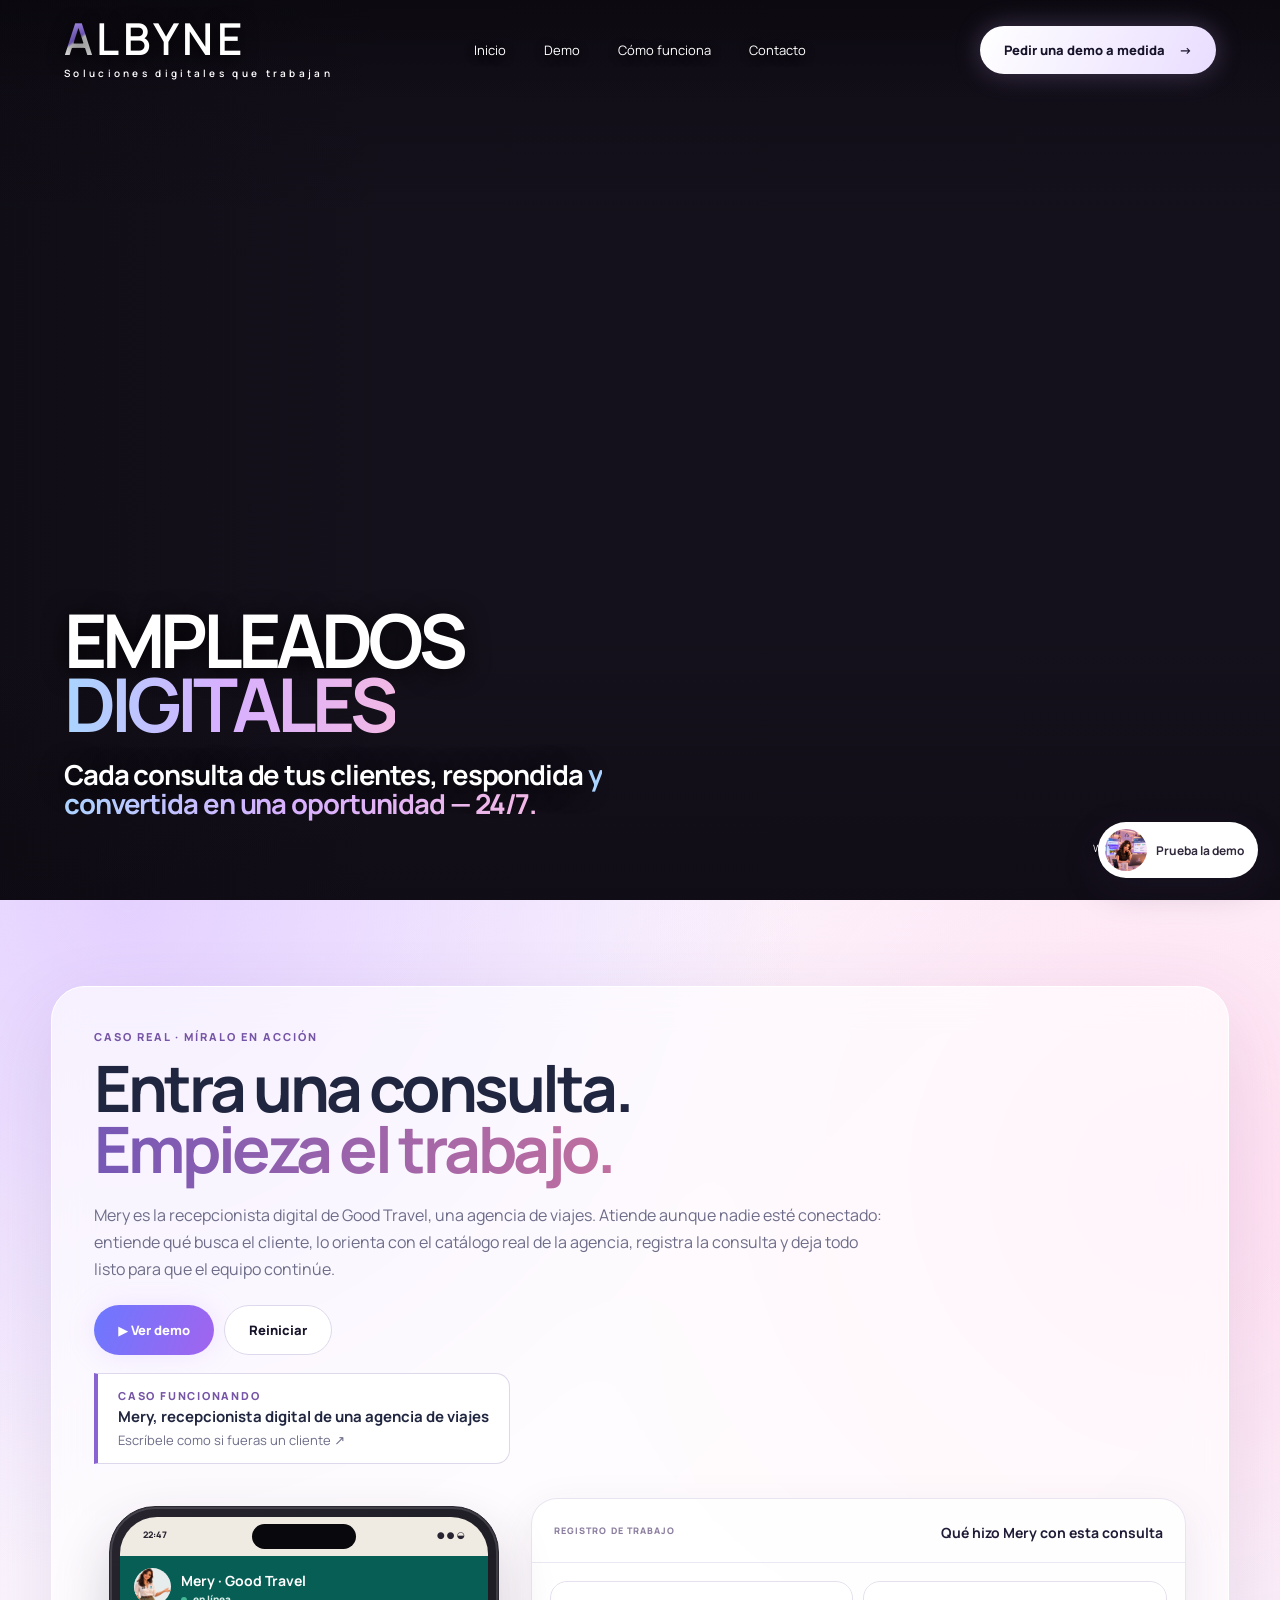
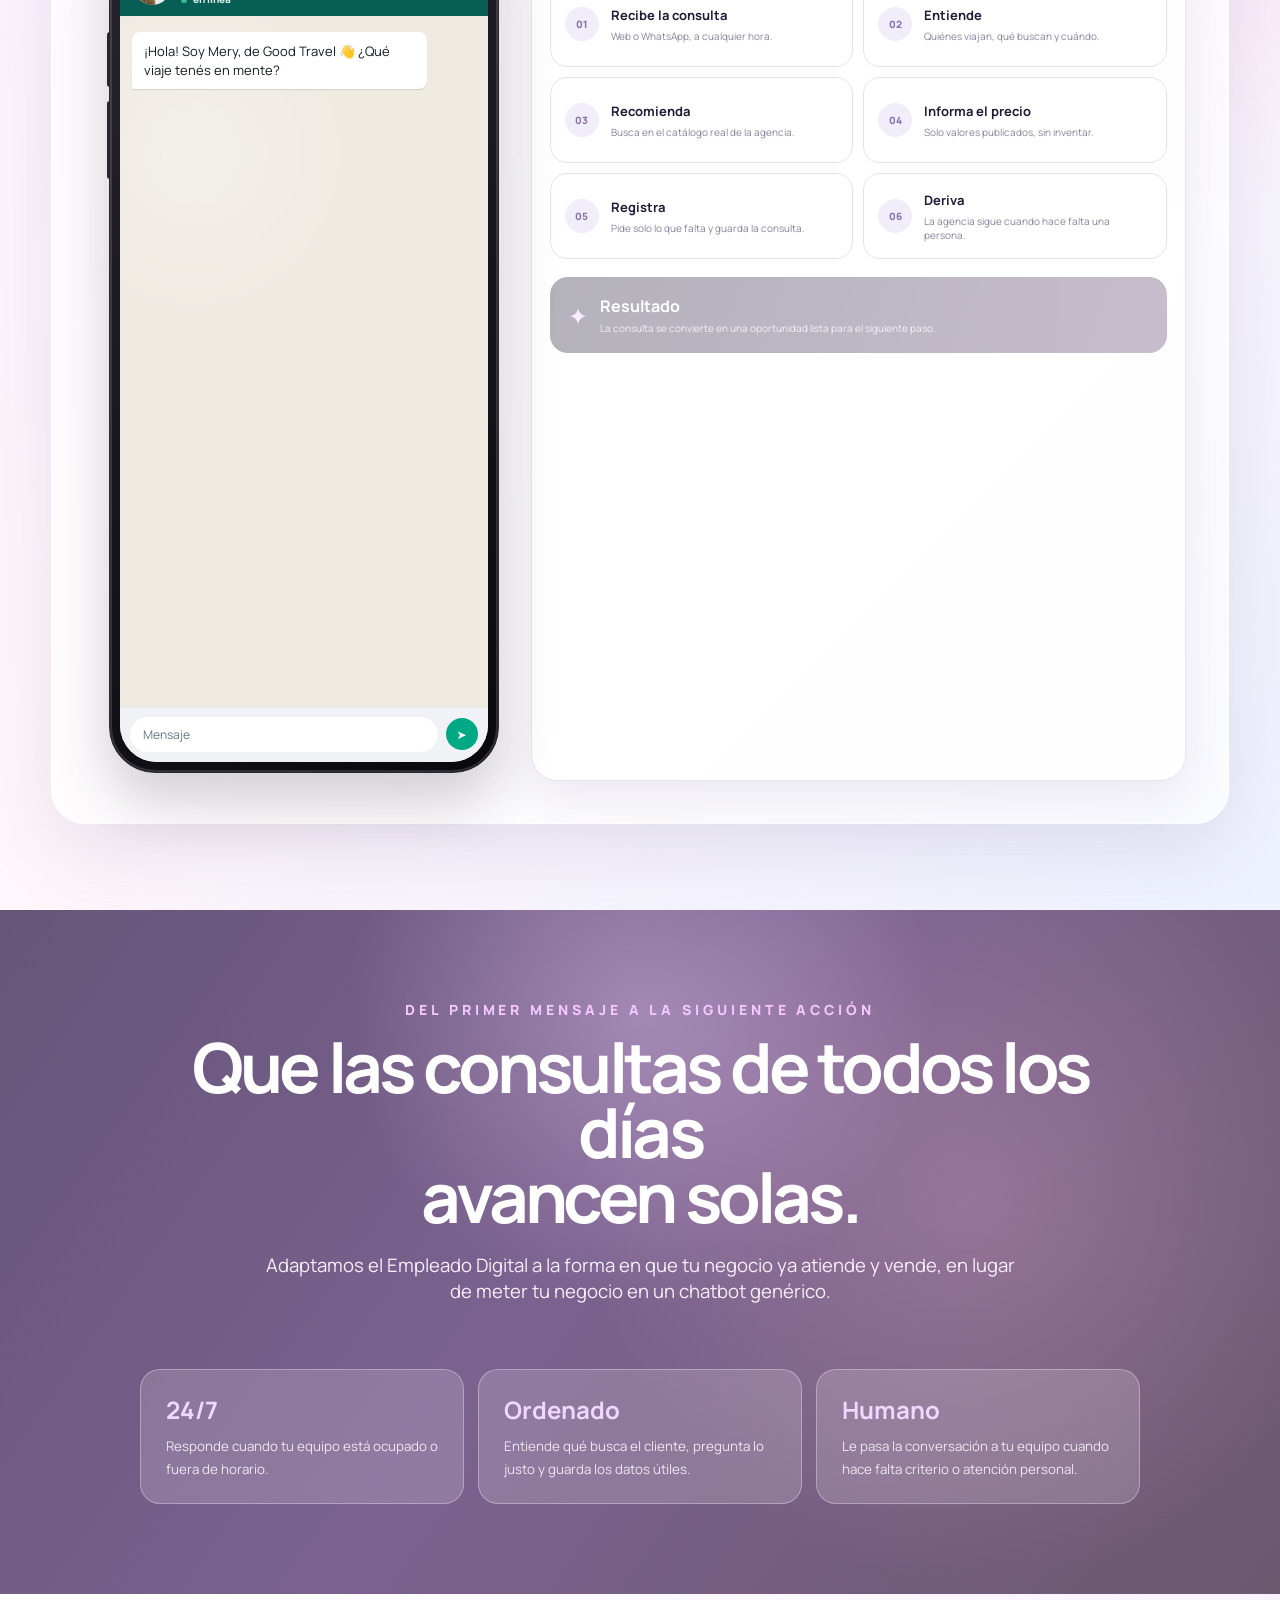
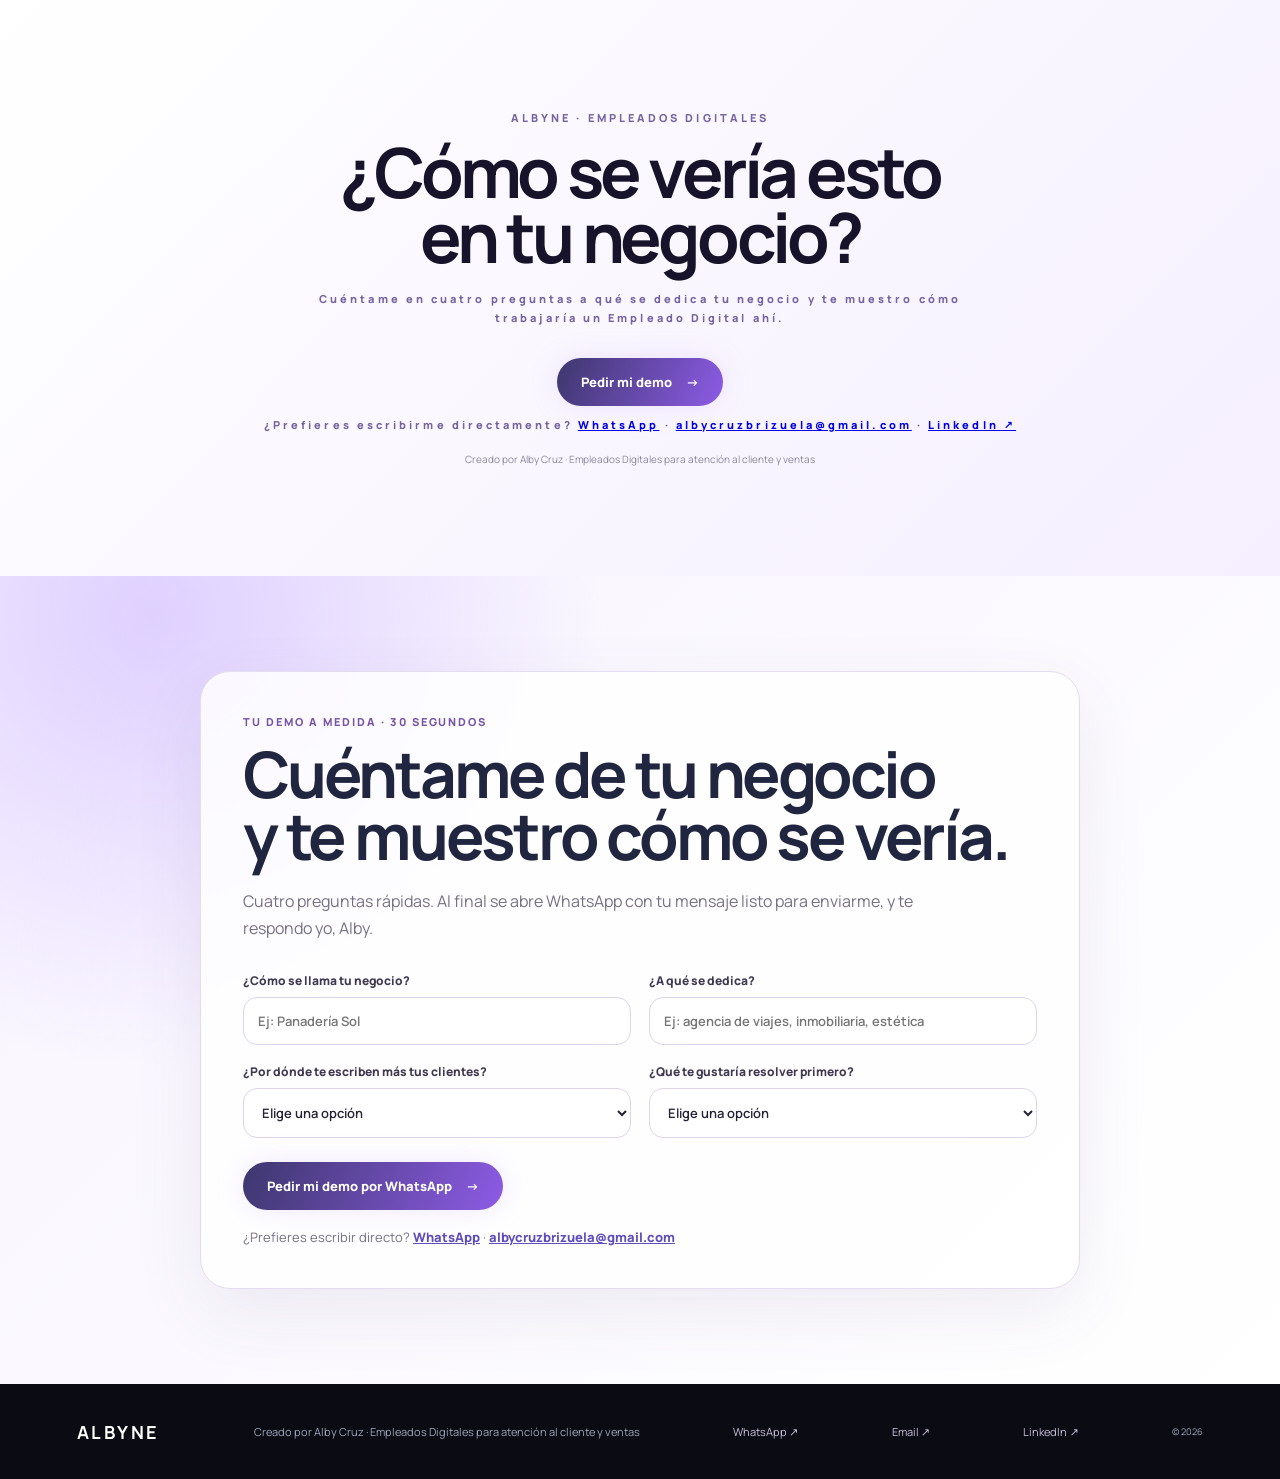
==== commit 2c595e3a: "Formulario convertido en embudo corto hacia WhatsApp - De 9 preguntas a 4 (negocio, rubro, canal, qu" ====
--- a/index.html
+++ b/index.html
@@ -10,18 +10,13 @@
 
 <section class="statement" id="how"><div class="statement-inner"><p class="eyebrow">DEL PRIMER MENSAJE A LA SIGUIENTE ACCIÓN</p><h2>Que las consultas de todos los días<br>avancen solas.</h2><span class="statement-sub">Adaptamos el Empleado Digital a la forma en que tu negocio ya atiende y vende, en lugar de meter tu negocio en un chatbot genérico.</span><div class="proof"><div><b>24/7</b><small>Responde cuando tu equipo está ocupado o fuera de horario.</small></div><div><b>Ordenado</b><small>Entiende qué busca el cliente, pregunta lo justo y guarda los datos útiles.</small></div><div><b>Humano</b><small>Le pasa la conversación a tu equipo cuando hace falta criterio o atención personal.</small></div></div></div></section>
 
-<section class="contact" id="contact"><p>ALBYNE · EMPLEADOS DIGITALES</p><h2>¿Cómo se vería esto<br>en tu negocio?</h2><p class="contact-copy">Responde unas preguntas rápidas y vemos si un Empleado Digital a medida tiene sentido para tu negocio hoy.</p><a class="pill" href="#qualification">Ver si encaja <b>→</b></a><p class="contact-direct">¿Prefieres escribirme directamente? <a href="mailto:albycruzbrizuela@gmail.com">albycruzbrizuela@gmail.com</a> · <a href="https://www.linkedin.com/in/albinacb/" target="_blank" rel="noopener">LinkedIn ↗</a></p><span class="contact-pending">Creado por Alby Cruz · Empleados Digitales para atención al cliente y ventas</span></section>
-<section class="qualification" id="qualification"><div class="qualification-shell"><p class="eyebrow">DIAGNÓSTICO EN 60 SEGUNDOS</p><h2>¿Un Empleado Digital<br>le sirve a tu negocio?</h2><p class="qualification-intro">Con estas preguntas entiendo tu volumen de consultas, dónde se traba la atención y qué inversión estás pensando, antes de hablar.</p><form id="qualificationForm" class="qualification-form">
-<label>Nombre del negocio<input name="company" required placeholder="Tu negocio"></label>
-<label>Tu nombre<input name="name" required placeholder="Tu nombre"></label>
-<label>Email<input name="email" type="email" required placeholder="tu@tunegocio.com"></label>
-<label>¿Cuántas personas trabajan en el negocio?<select name="teamSize" required><option value="">Elige una opción</option><option>1–5</option><option>6–20</option><option>21–50</option><option>51–200</option><option>200+</option></select></label>
-<label>¿Cuántas consultas de clientes recibes por mes, aproximadamente?<select name="volume" required><option value="">Elige una opción</option><option>Menos de 50</option><option>50–200</option><option>200–500</option><option>500–1.000</option><option>Más de 1.000</option></select></label>
-<label>¿Por dónde llegan la mayoría de las consultas?<select name="channel" required><option value="">Elige una opción</option><option>WhatsApp</option><option>Instagram</option><option>Página web</option><option>Teléfono</option><option>Email</option><option>Varios canales</option></select></label>
-<label>¿Qué es lo que más te complica hoy?<select name="pain" required><option value="">Elige una opción</option><option>Respondemos tarde</option><option>Las mismas preguntas una y otra vez</option><option>Se pierden mensajes o clientes</option><option>Turnos o reservas</option><option>Los presupuestos tardan mucho</option><option>No hacemos seguimiento</option><option>Otro</option></select></label>
-<label>¿Qué inversión estás pensando para la implementación?<select name="budget" required><option value="">Elige una opción</option><option value="under500">Menos de USD 500</option><option value="500-1500">USD 500–1.500</option><option value="1500-3000">USD 1.500–3.000</option><option value="3000plus">Más de USD 3.000</option></select></label>
-<label>¿Para cuándo quieres resolverlo?<select name="timing" required><option value="">Elige una opción</option><option>Este mes</option><option>En 1 a 3 meses</option><option>Más adelante / estoy averiguando</option></select></label>
-<button class="pill qualification-submit" type="submit">Ver el siguiente paso <b>→</b></button></form><div class="qualification-result" id="qualificationResult" hidden></div></div></section>
+<section class="contact" id="contact"><p>ALBYNE · EMPLEADOS DIGITALES</p><h2>¿Cómo se vería esto<br>en tu negocio?</h2><p class="contact-copy">Cuéntame en cuatro preguntas a qué se dedica tu negocio y te muestro cómo trabajaría un Empleado Digital ahí.</p><a class="pill" href="#qualification">Pedir mi demo <b>→</b></a><p class="contact-direct">¿Prefieres escribirme directamente? <a href="https://wa.me/5491162027121" target="_blank" rel="noopener">WhatsApp</a> · <a href="mailto:albycruzbrizuela@gmail.com">albycruzbrizuela@gmail.com</a> · <a href="https://www.linkedin.com/in/albinacb/" target="_blank" rel="noopener">LinkedIn ↗</a></p><span class="contact-pending">Creado por Alby Cruz · Empleados Digitales para atención al cliente y ventas</span></section>
+<section class="qualification" id="qualification"><div class="qualification-shell"><p class="eyebrow">TU DEMO A MEDIDA · 30 SEGUNDOS</p><h2>Cuéntame de tu negocio<br>y te muestro cómo se vería.</h2><p class="qualification-intro">Cuatro preguntas rápidas. Al final se abre WhatsApp con tu mensaje listo para enviarme, y te respondo yo, Alby.</p><form id="qualificationForm" class="qualification-form">
+<label>¿Cómo se llama tu negocio?<input name="company" required maxlength="80" placeholder="Ej: Panadería Sol"></label>
+<label>¿A qué se dedica?<input name="rubro" required maxlength="80" placeholder="Ej: agencia de viajes, inmobiliaria, estética"></label>
+<label>¿Por dónde te escriben más tus clientes?<select name="channel" required><option value="">Elige una opción</option><option>WhatsApp</option><option>Instagram</option><option>Página web</option><option>Varios canales</option></select></label>
+<label>¿Qué te gustaría resolver primero?<select name="pain" required><option value="">Elige una opción</option><option>Responder más rápido</option><option>Responder fuera de horario</option><option>No perder mensajes ni clientes</option><option>Dejar de contestar lo mismo una y otra vez</option><option>Ordenar las consultas y hacer seguimiento</option><option>Todavía no lo sé, quiero ver opciones</option></select></label>
+<button class="pill qualification-submit" type="submit">Pedir mi demo por WhatsApp <b>→</b></button></form><p class="qualification-alt">¿Prefieres escribir directo? <a href="https://wa.me/5491162027121" target="_blank" rel="noopener">WhatsApp</a> · <a href="mailto:albycruzbrizuela@gmail.com">albycruzbrizuela@gmail.com</a></p><div class="qualification-result" id="qualificationResult" hidden></div></div></section>
 
 <button class="albyne-launcher" id="albyneLauncher" type="button" aria-label="Probar a Albyne"><img src="heropagGROKVIDEOS-IMAGE/Imagen de ChatGPT 30 sept 2026, 11_27_28 a.m..png" alt=""><span>Prueba la demo</span></button><aside class="albyne-assistant" id="albyneAssistant" aria-hidden="true"><div class="albyne-assistant-head"><img src="heropagGROKVIDEOS-IMAGE/Imagen de ChatGPT 30 sept 2026, 11_27_28 a.m..png" alt="Albyne"><div><b>Albyne</b><small>Demo interactiva · en línea</small></div><button id="closeAlbyne" aria-label="Cerrar">×</button></div><div class="albyne-assistant-chat" id="albyneLiveChat"><div class="live-msg bot">¡Hola! Soy Albyne 👋<br>Cuéntame en pocas palabras: ¿qué te gustaría mejorar en la atención o en las ventas de tu negocio?</div></div><form class="albyne-assistant-form" id="albyneForm"><input id="albyneInput" autocomplete="off" placeholder="Escribe tu respuesta…" aria-label="Tu respuesta"><button type="submit">➤</button></form></aside></main>
-<footer><b>ALBYNE</b><span>Creado por Alby Cruz · Empleados Digitales para atención al cliente y ventas</span><a href="mailto:albycruzbrizuela@gmail.com" style="color:#c9c0dd;text-decoration:none">Email ↗</a><a href="https://www.linkedin.com/in/albinacb/" target="_blank" rel="noopener" style="color:#c9c0dd;text-decoration:none">LinkedIn ↗</a><small>© 2026</small></footer></body></html>+<footer><b>ALBYNE</b><span>Creado por Alby Cruz · Empleados Digitales para atención al cliente y ventas</span><a href="https://wa.me/5491162027121" target="_blank" rel="noopener" style="color:#c9c0dd;text-decoration:none">WhatsApp ↗</a><a href="mailto:albycruzbrizuela@gmail.com" style="color:#c9c0dd;text-decoration:none">Email ↗</a><a href="https://www.linkedin.com/in/albinacb/" target="_blank" rel="noopener" style="color:#c9c0dd;text-decoration:none">LinkedIn ↗</a><small>© 2026</small></footer></body></html>
--- a/styles.css
+++ b/styles.css
@@ -100,3 +100,5 @@
 .real-case small{font-size:13px;color:#6d6d89}
 .real-case:hover,.real-case:focus-visible{border-color:#b9a4e6;box-shadow:0 6px 22px rgba(118,88,182,.14)}
 @media(max-width:700px){.phone{width:min(350px,100%);box-sizing:border-box}}
+.qualification-alt{margin:18px 0 0;font-size:13px;color:#777084}.qualification-alt a{color:#5f4fbd;font-weight:800}
+.qualification-form[hidden],.qualification-alt[hidden]{display:none}
